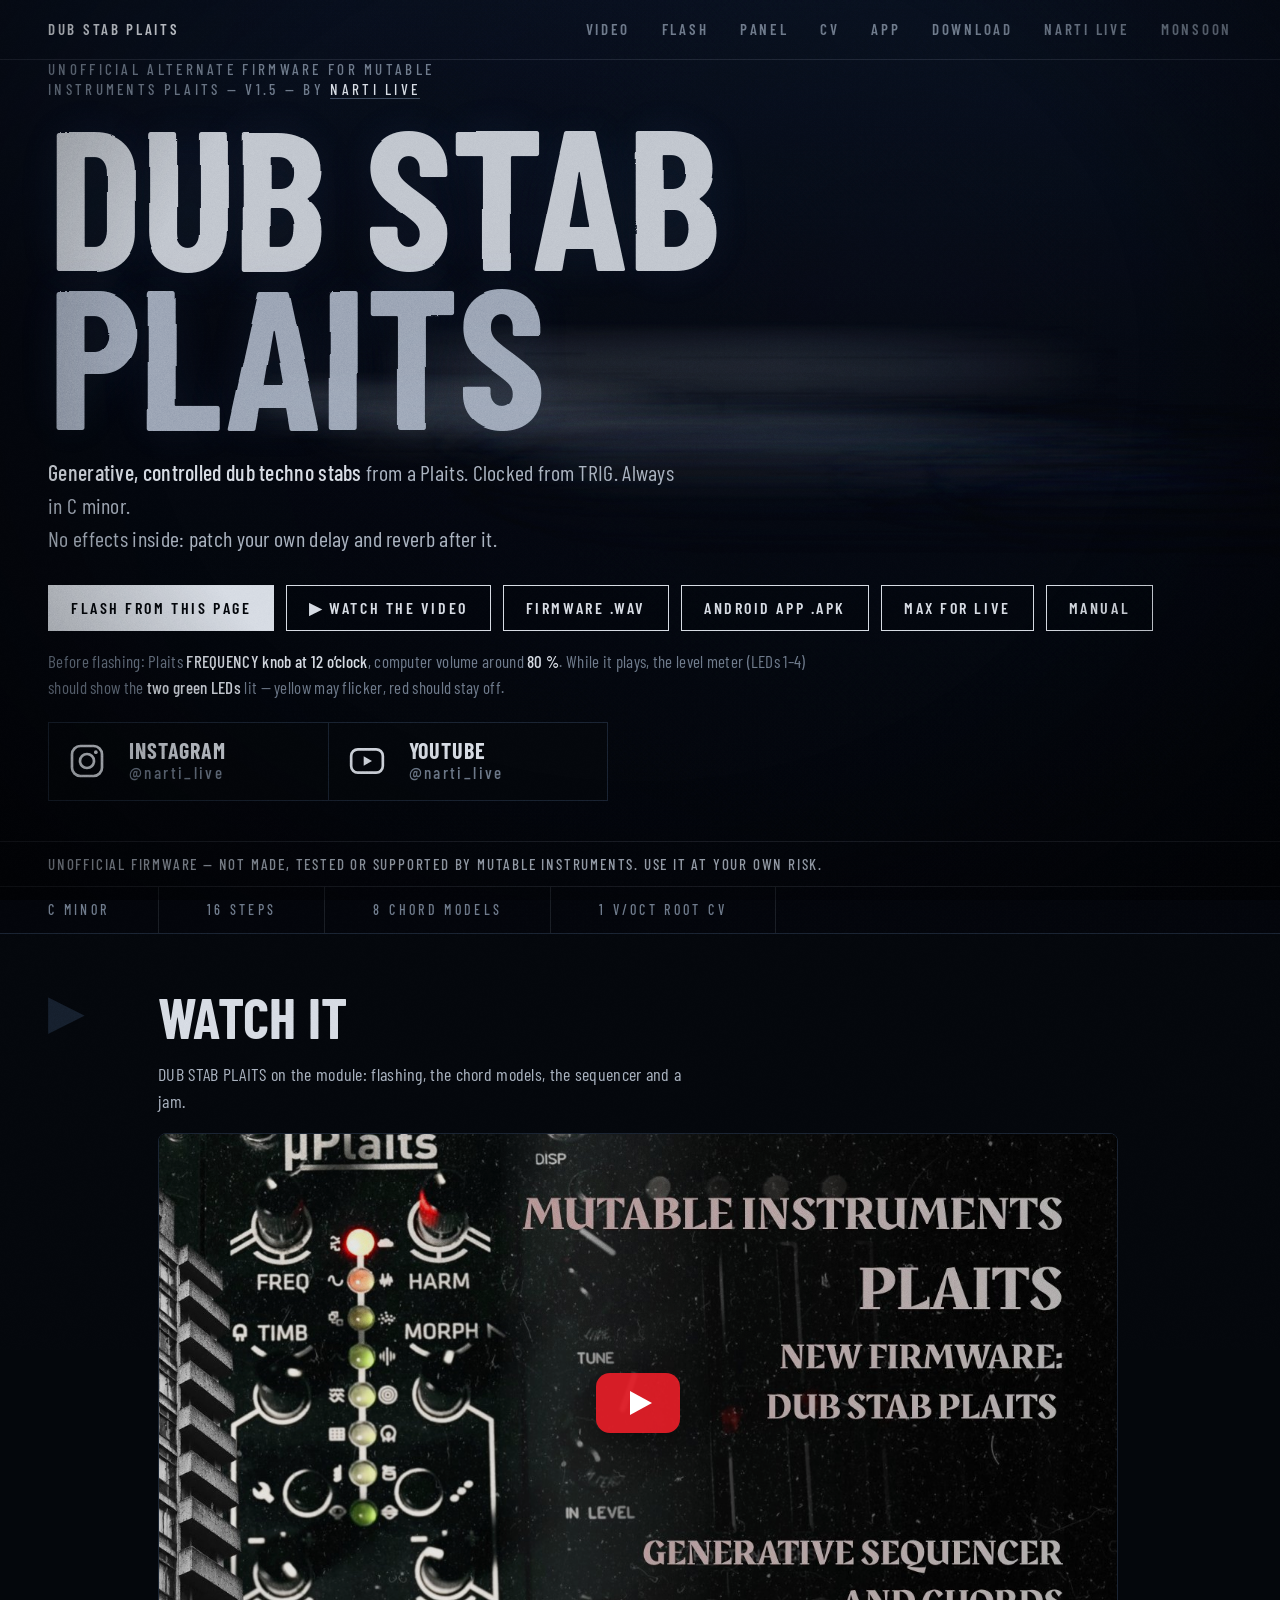
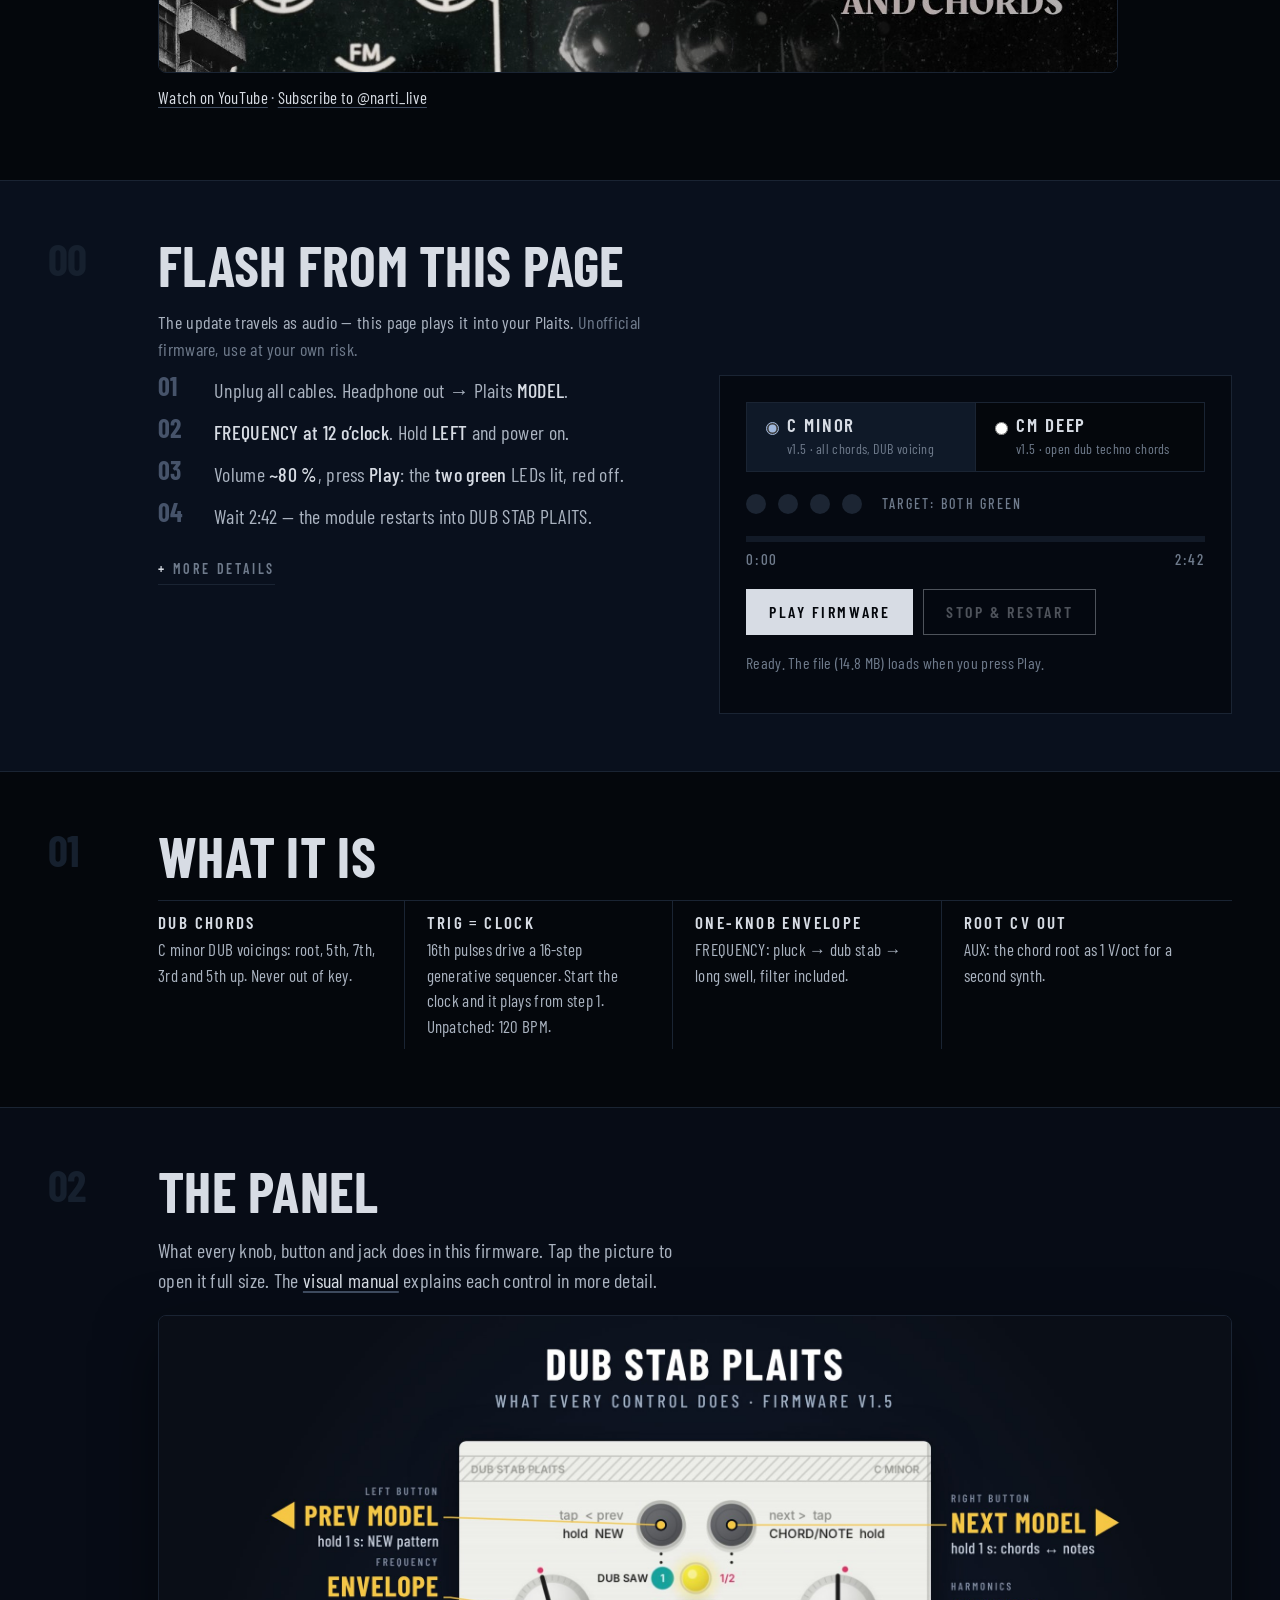
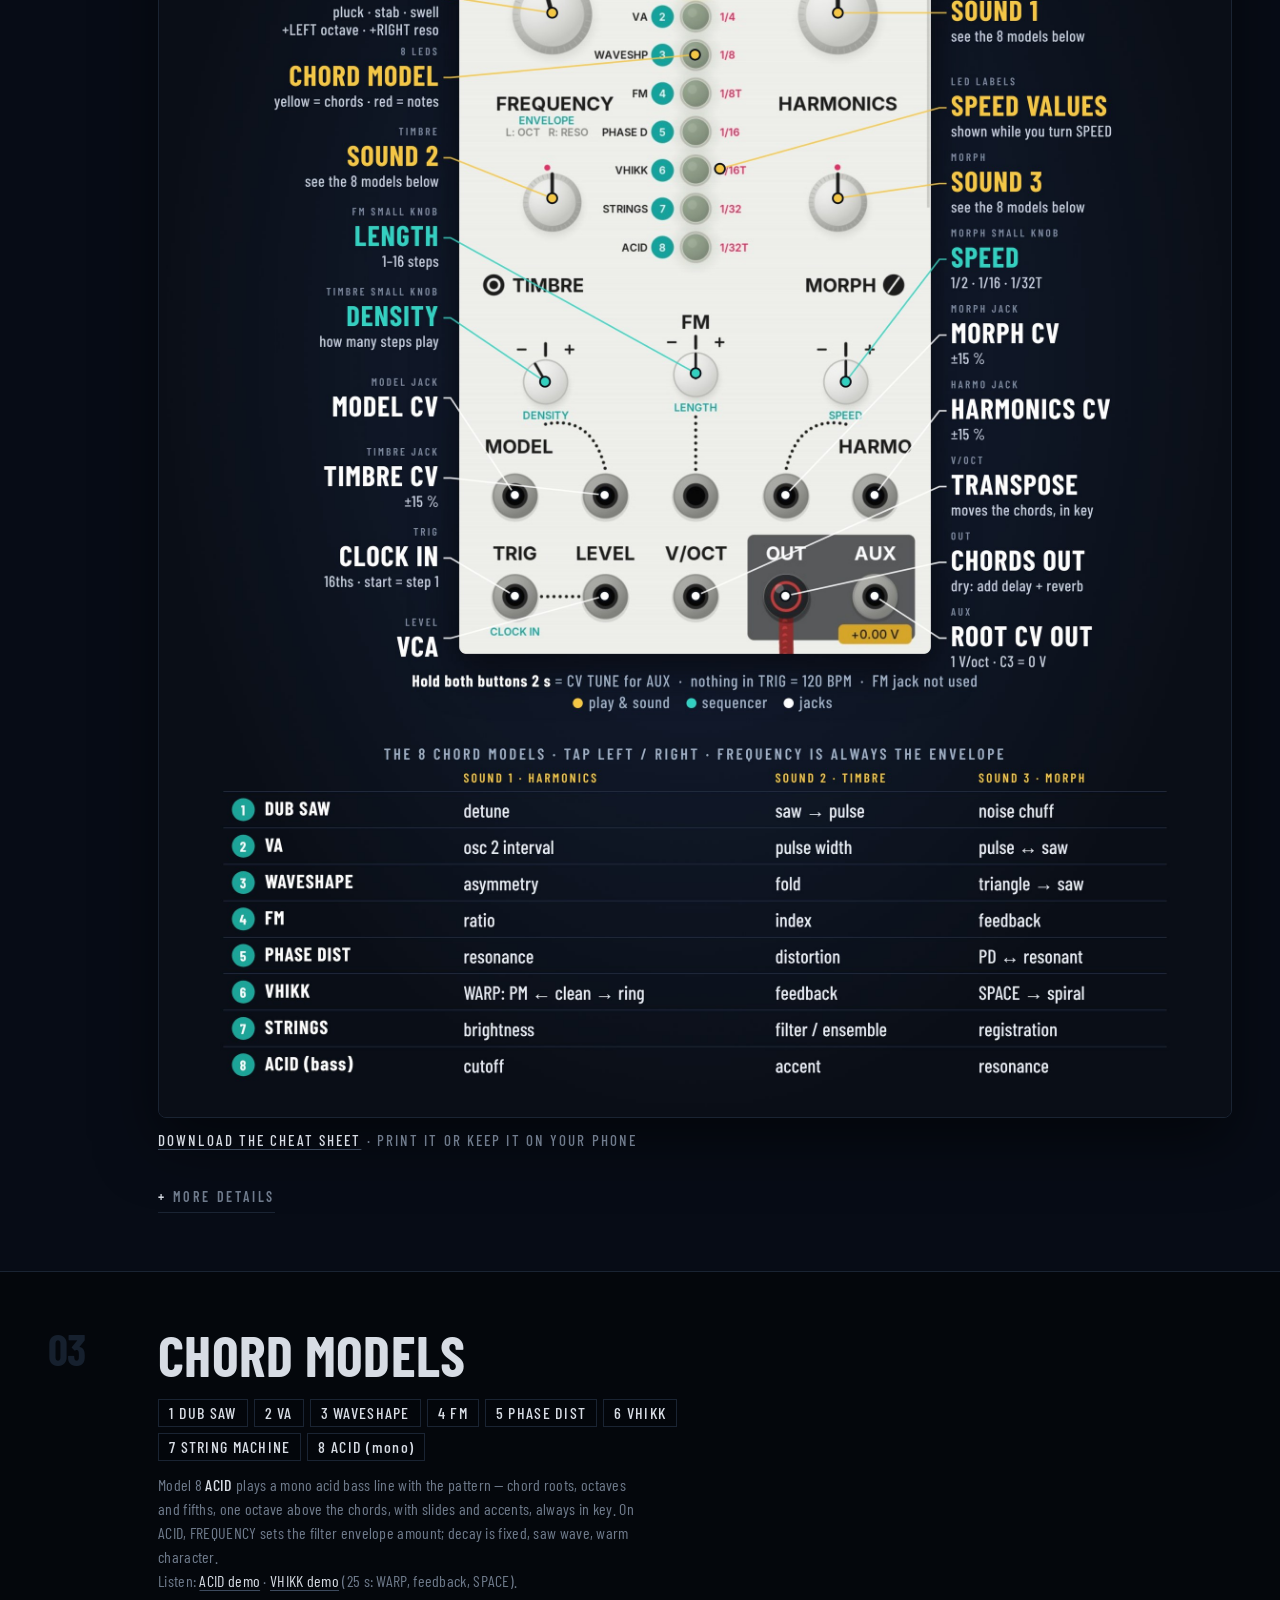
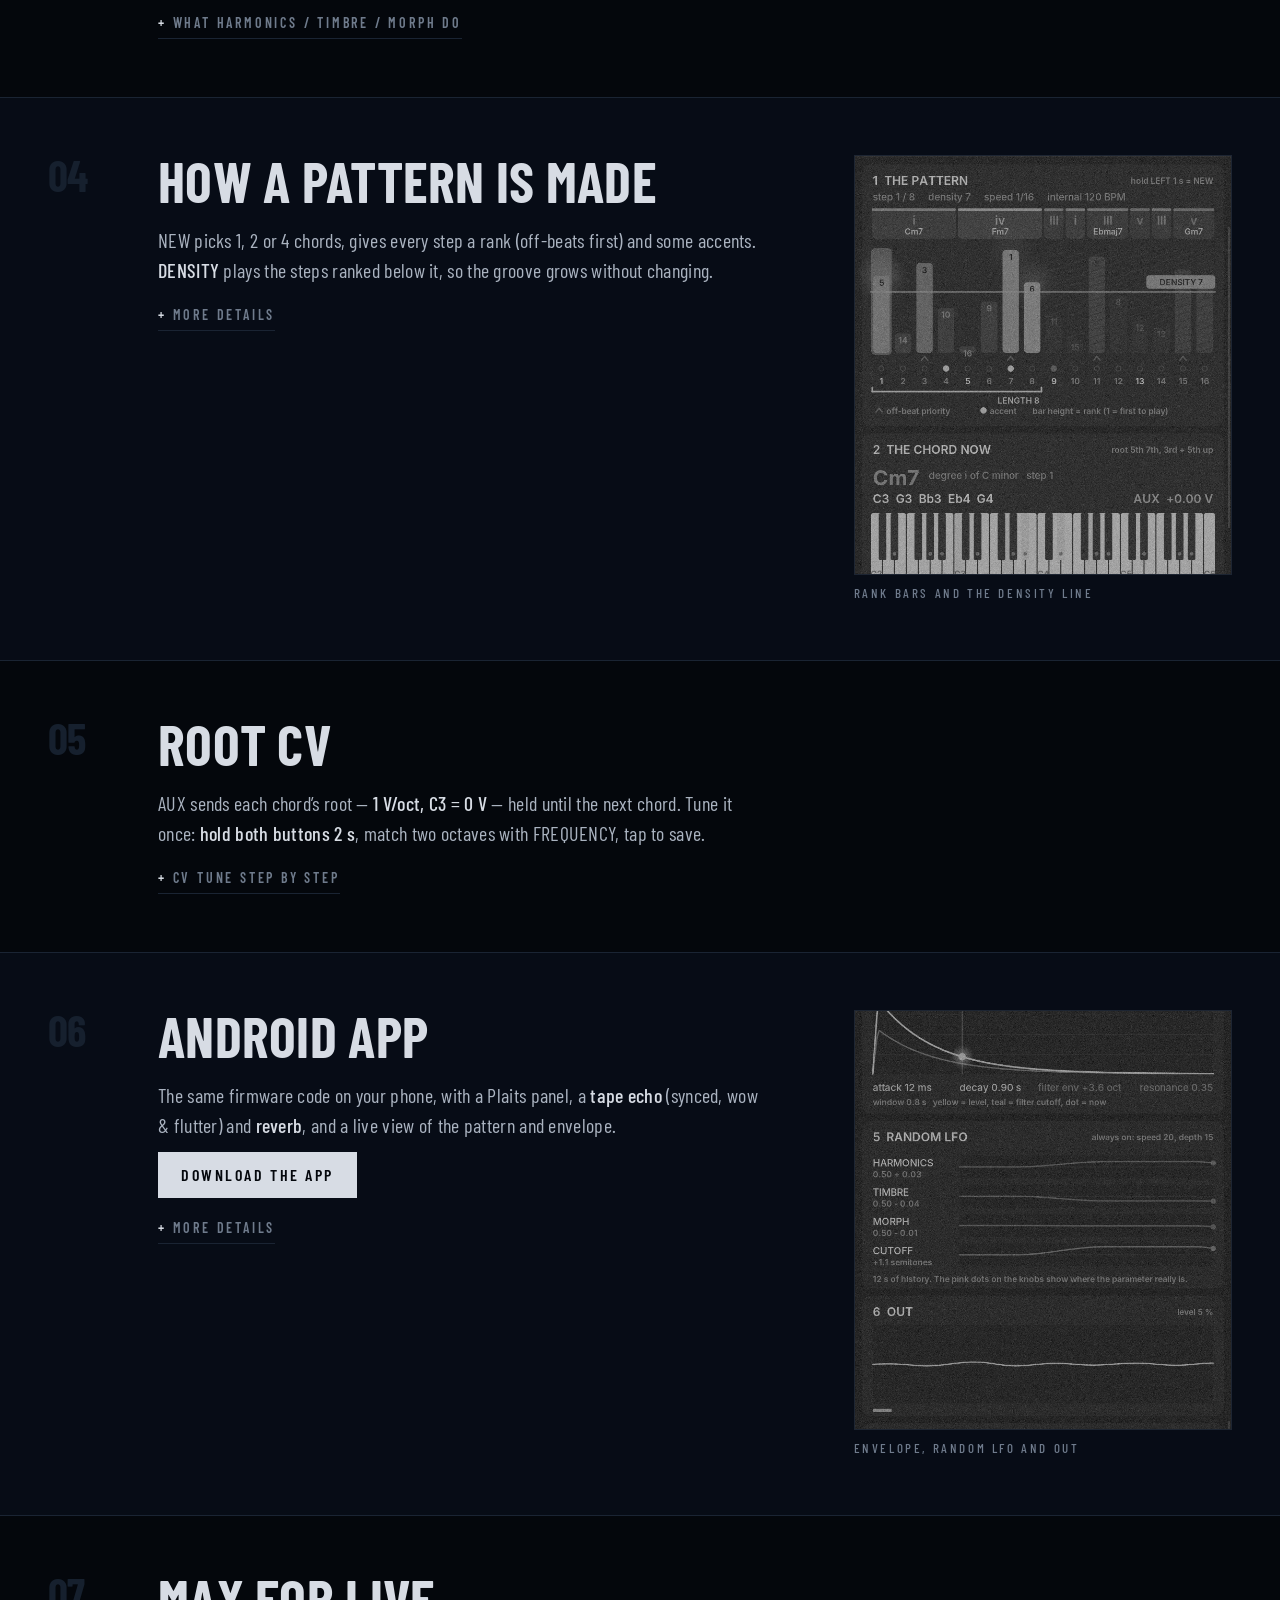
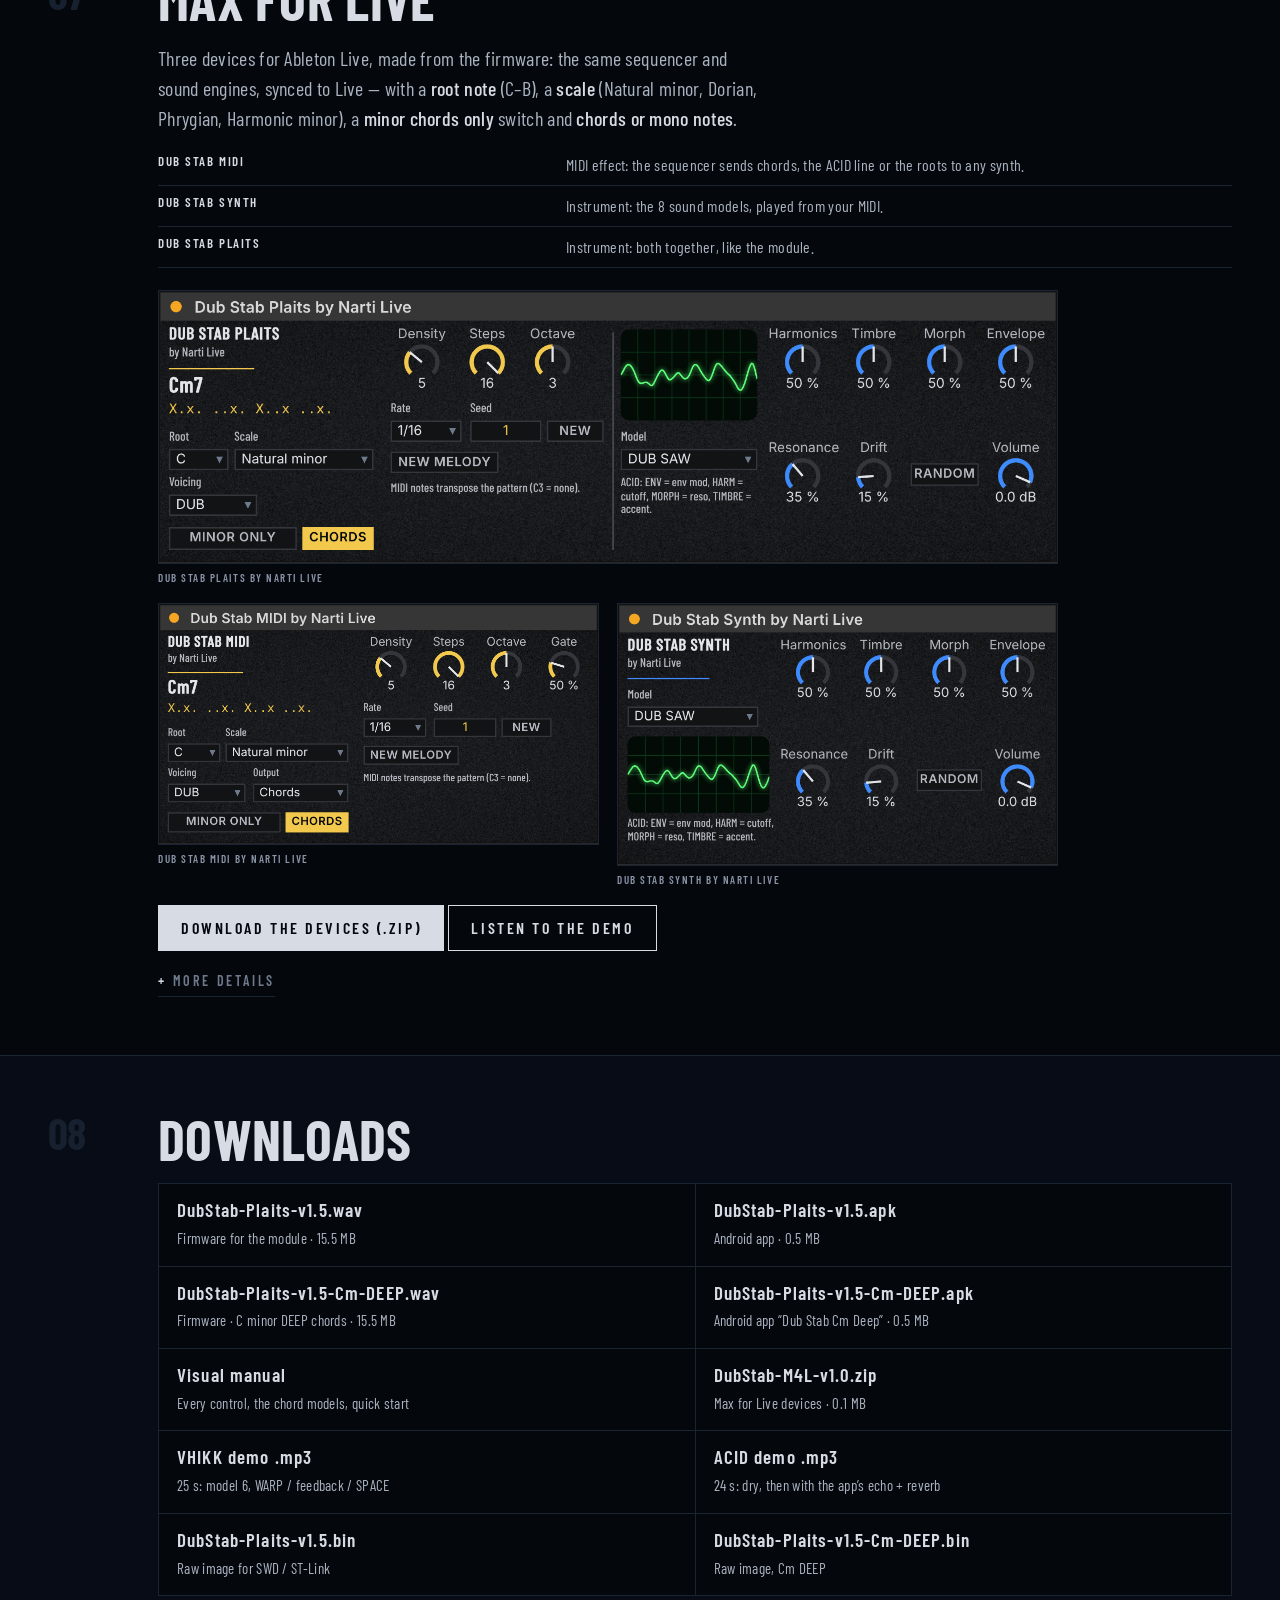
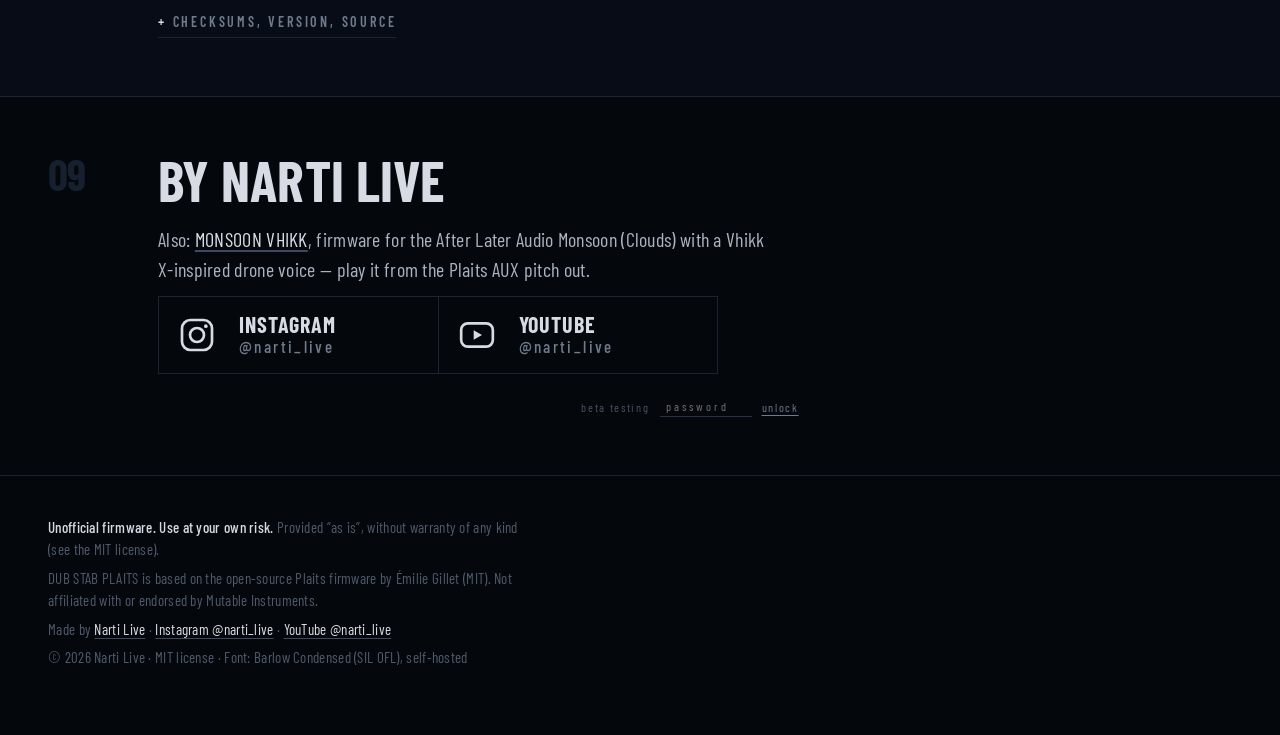
==== index.html @ 24c0766a "Add the YouTube video (website, manual, README) Co-Authored-By: Claude Opus 5.5 <noreply@anthropic.c" ====
<!doctype html>
<html lang="en">
<head>
<meta charset="utf-8">
<meta name="viewport" content="width=device-width, initial-scale=1">
<title>DUB STAB PLAITS — unofficial Plaits firmware by Narti Live</title>
<meta name="author" content="Narti Live">
<meta name="description" content="DUB STAB PLAITS by Narti Live: a dub techno chord sequencer firmware for Mutable Instruments Plaits. C minor dub chords, TRIG clock, one-knob envelope, 1 V/oct root CV out. Plus an Android app that runs the same code.">
<meta name="theme-color" content="#05080d">
<meta property="og:title" content="DUB STAB PLAITS — Plaits firmware">
<meta property="og:description" content="Dub techno chords from Mutable Instruments Plaits. Clocked from TRIG, always in C minor.">
<meta property="og:image" content="https://narti-live.github.io/dub-base-Plaits/assets/plaits-functions.jpg">
<link rel="icon" href="assets/favicon.svg" type="image/svg+xml">
<link rel="preload" href="assets/fonts/BarlowCondensed-Bold.woff" as="font" type="font/woff" crossorigin>
<link rel="stylesheet" href="assets/site.css?v=16">
</head>
<body>
<div class="grain" aria-hidden="true"></div>

<svg class="defs" aria-hidden="true" width="0" height="0">
  <filter id="wave" x="-5%" y="-20%" width="110%" height="140%">
    <feTurbulence id="waveNoise" type="fractalNoise" baseFrequency="0.0025 0.008" numOctaves="1" seed="7" result="n"/>
    <feDisplacementMap in="SourceGraphic" in2="n" scale="6" xChannelSelector="R" yChannelSelector="G"/>
  </filter>
</svg>
<header class="hero">
  <canvas id="stabs" aria-hidden="true"></canvas>
  <nav class="top">
    <span class="mark">DUB STAB PLAITS</span>
    <span class="links">
      <a href="#video">Video</a>
      <a href="#flash">Flash</a>
      <a href="#panel">Panel</a>
      <a href="#cv">CV</a>
      <a href="#app">App</a>
      <a href="#downloads">Download</a>
      <a href="#narti">Narti Live</a>
      <a href="monsoon/">Monsoon</a>
    </span>
  </nav>
  <div class="hero-text">
    <p class="kicker">Unofficial alternate firmware for Mutable Instruments Plaits — v1.5 — by <a href="#narti">Narti Live</a></p>
    <h1 class="title" aria-label="DUB STAB PLAITS">
      <span class="line" data-text="DUB STAB">DUB STAB</span>
      <span class="line l2" data-text="PLAITS">PLAITS</span>
    </h1>
    <p class="lede"><b>Generative, controlled dub techno stabs</b> from a Plaits. Clocked from TRIG. Always in C&nbsp;minor.<br>
      No effects inside: patch your own delay and reverb after it.</p>
    <div class="cta">
      <a class="btn solid" href="#flash">Flash from this page</a>
      <a class="btn" href="#video">▶ Watch the video</a>
      <a class="btn" href="downloads/DubStab-Plaits-v1.5.wav" download>Firmware .wav</a>
      <a class="btn" href="downloads/DubStab-Plaits-v1.5.apk" download>Android app .apk</a>
      <a class="btn" href="#m4l">Max for Live</a>
      <a class="btn" href="docs/manual/">Manual</a>
    </div>
    <p class="hint">Before flashing: Plaits <b>FREQUENCY knob at 12 o’clock</b>, computer volume around <b>80 %</b>. While it plays, the level meter
      (LEDs 1–4) should show the <b>two green LEDs</b> lit — yellow may flicker, red should stay off.</p>
    <div class="social hero-social">
      <a href="https://www.instagram.com/narti_live" target="_blank" rel="noopener">
        <svg viewBox="0 0 24 24" aria-hidden="true"><rect x="3" y="3" width="18" height="18" rx="5" fill="none" stroke="currentColor" stroke-width="1.6"/><circle cx="12" cy="12" r="4.2" fill="none" stroke="currentColor" stroke-width="1.6"/><circle cx="17.3" cy="6.7" r="1.1" fill="currentColor"/></svg>
        <b>Instagram</b><span>@narti_live</span></a>
      <a href="https://www.youtube.com/@narti_live" target="_blank" rel="noopener">
        <svg viewBox="0 0 24 24" aria-hidden="true"><rect x="2.5" y="5" width="19" height="14" rx="4" fill="none" stroke="currentColor" stroke-width="1.6"/><path d="M10 9.2v5.6l5-2.8z" fill="currentColor"/></svg>
        <b>YouTube</b><span>@narti_live</span></a>
    </div>
  </div>
  <p class="risk">Unofficial firmware — not made, tested or supported by Mutable Instruments. Use it at your own risk.</p>
  <div class="hero-meta">
    <span>C MINOR</span><span>16 STEPS</span><span>8 CHORD MODELS</span><span>1 V/OCT ROOT CV</span>
  </div>
</header>

<main>

<section class="block" id="video">
  <div class="idx">▶</div>
  <div class="body">
    <h2>Watch it</h2>
    <p class="lede-s">DUB STAB PLAITS on the module: flashing, the chord models, the sequencer and a jam.</p>
    <div class="yt" data-id="KDar2ZEt_Ak">
      <button type="button" class="yt-play" aria-label="Play the video: DUB STAB PLAITS">
        <img src="assets/video-thumb.jpg" alt="" loading="lazy" width="1280" height="720">
        <span class="yt-btn" aria-hidden="true"></span>
      </button>
    </div>
    <p class="yt-links"><a href="https://youtu.be/KDar2ZEt_Ak" target="_blank" rel="noopener">Watch on YouTube</a> · <a href="https://www.youtube.com/@narti_live?sub_confirmation=1" target="_blank" rel="noopener">Subscribe to @narti_live</a></p>
  </div>
</section>

<section class="block flash" id="flash">
  <div class="idx">00</div>
  <div class="body">
    <h2>Flash from this page</h2>
    <p class="lede-s">The update travels as audio — this page plays it into your Plaits. <span class="risk-inline">Unofficial firmware, use at your own risk.</span></p>
    <div class="cols2">
      <div>
        <ol class="steps tight check">
          <li>Unplug all cables. Headphone out → Plaits <b>MODEL</b>.</li>
          <li><b>FREQUENCY at 12 o’clock</b>. Hold <b>LEFT</b> and power on.</li>
          <li>Volume <b>~80 %</b>, press <b>Play</b>: the <b>two green</b> LEDs lit, red off.</li>
          <li>Wait 2:42 — the module restarts into DUB STAB PLAITS.</li>
        </ol>
        <details class="more"><summary>More details</summary>
          <ul class="dash">
            <li>Use a 3.5 mm stereo → mono cable (or an adapter plus a patch cable).</li>
            <li>In update mode FREQUENCY is the input level. Let go of LEFT when the LEDs show update mode.</li>
            <li>No Bluetooth, notifications off (Do Not Disturb), keep this tab in front.</li>
            <li>LEDs 1–4 are the level meter: too few lit → raise the volume, red → lower it. Adjust in the first seconds, then don’t touch anything.</li>
            <li>All LEDs blinking red: press LEFT, nudge FREQUENCY and play again. Going back: play the official Plaits WAV the same way.</li>
          </ul>
        </details>
      </div>
      <div class="player" id="player">
        <div class="variant" id="variants" role="radiogroup" aria-label="Firmware version">
          <label><input type="radio" name="fw" value="downloads/DubStab-Plaits-v1.5.wav" data-label="C minor, release v1.5" checked><b>C minor</b><span>v1.5 · all chords, DUB voicing</span></label>
          <label><input type="radio" name="fw" value="downloads/DubStab-Plaits-v1.5-Cm-DEEP.wav" data-label="Cm DEEP, release v1.5"><b>Cm DEEP</b><span>v1.5 · open dub techno chords</span></label>
        </div>
        <div class="meter" aria-hidden="true">
          <span class="m red"></span><span class="m yel"></span><span class="m grn"></span><span class="m grn"></span>
          <em>target: both green</em>
        </div>
        <div class="bar"><div class="fill" id="flashFill"></div></div>
        <div class="time"><span id="flashTime">0:00</span><span>2:42</span></div>
        <div class="pbtns">
          <button class="btn solid" id="flashPlay" type="button">Play firmware</button>
          <button class="btn" id="flashStop" type="button" disabled>Stop &amp; restart</button>
        </div>
        <p class="note" id="flashStatus">Ready. The file (14.8 MB) loads when you press Play.</p>
        <audio id="flashAudio" preload="none" src="downloads/DubStab-Plaits-v1.5.wav"></audio>
      </div>
    </div>
  </div>
</section>

<section class="block" id="about">
  <div class="idx">01</div>
  <div class="body">
    <h2>What it is</h2>
    <div class="cols4">
      <div><h3>Dub chords</h3><p>C minor DUB voicings: root, 5th, 7th, 3rd and 5th up. Never out of key.</p></div>
      <div><h3>TRIG = clock</h3><p>16th pulses drive a 16-step generative sequencer. Start the clock and it plays from step 1. Unpatched: 120 BPM.</p></div>
      <div><h3>One-knob envelope</h3><p>FREQUENCY: pluck → dub stab → long swell, filter included.</p></div>
      <div><h3>Root CV out</h3><p>AUX: the chord root as 1 V/oct for a second synth.</p></div>
    </div>
  </div>
</section>

<section class="block" id="panel">
  <div class="idx">02</div>
  <div class="body">
    <h2>The panel</h2>
    <p class="pm-lede">What every knob, button and jack does in this firmware. Tap the picture to open it full size. The <a href="docs/manual/">visual manual</a> explains each control in more detail.</p>
    <figure class="cheat"><a href="assets/plaits-functions.jpg?v=15" target="_blank" rel="noopener"><img src="assets/plaits-functions.jpg?v=15" width="2250" height="2940" alt="DUB STAB PLAITS: the Plaits panel with every function labelled — prev / next model, envelope, chord model LEDs, sound 1–3, length, density, speed, CV inputs, clock in, VCA, transpose, chords out, root CV out — and a table of what HARMONICS, TIMBRE and MORPH do on each of the 8 chord models"></a>
      <figcaption><a href="assets/plaits-functions.jpg?v=15" download>Download the cheat sheet</a> · print it or keep it on your phone</figcaption></figure>
    <details class="more"><summary>More details</summary>
      <table class="spec">
        <tr><th>FREQUENCY</th><td>Attack, decay and filter envelope on one knob. Left = short dark pluck, noon = dub stab, right = long swell with a big filter sweep.</td></tr>
        <tr><th>LEFT + FREQUENCY</th><td>Octave 1–5 (noon = 3).</td></tr>
        <tr><th>RIGHT + FREQUENCY</th><td>Resonance, limited: it never self-oscillates.</td></tr>
        <tr><th>TIMBRE attenuverter</th><td>Density: how many of the 16 steps play.</td></tr>
        <tr><th>FM attenuverter</th><td>Length of the pattern, 1–16 steps.</td></tr>
        <tr><th>MORPH attenuverter</th><td>Speed: 1/2 · 1/4 · 1/8 · 1/8T · 1/16 (centre) · 1/16T · 1/32 · 1/32T.</td></tr>
        <tr><th>Hold LEFT 1 s</th><td>NEW pattern — LEDs pulse green, then sweep.</td></tr>
        <tr><th>Hold RIGHT 1 s</th><td>Chords / single notes for the playing model (remembered per model). Single notes: a melody in the scale that follows the chords. ACID starts mono; hold RIGHT for acid chords. Model LED yellow = chords, red = single notes.</td></tr>
        <tr><th>Both buttons</th><td>2 s: CV TUNE. 4 s: the original CV input calibration.</td></tr>
        <tr><th>LEDs</th><td>Moving a control shows its value for a second: envelope = yellow bar, resonance = red bar, density = green bar, length = yellow bar, octave = one yellow LED, speed = one LED (red for triplets).</td></tr>
        <tr><th>Random LFO</th><td>Always on (speed 20, depth 15): drifts HARMONICS, TIMBRE, MORPH and the filter.</td></tr>
      </table>
      <h3>Jacks</h3>
      <table class="spec">
        <tr><th>TRIG</th><td>Clock in, counted as 16ths. When the clock stops (no pulse for 4 clock periods, 0.5–4.5 s) the sequencer goes back to step 1, so starting the clock always starts the pattern from the beginning; plugging the cable in does the same. Unpatched: internal 120 BPM.</td></tr>
        <tr><th>V/OCT</th><td>Moves the progression by scale degrees (D = ii, Eb = III …), snapped to C minor.</td></tr>
        <tr><th>MODEL</th><td>Selects the chord model.</td></tr>
        <tr><th>HARMO · TIMBRE · MORPH</th><td>CV for those parameters, attenuated: a full ±5 V moves them only ±15 % around the knob.</td></tr>
        <tr><th>LEVEL</th><td>VCA on OUT.</td></tr>
        <tr><th>FM</th><td>Not used.</td></tr>
        <tr><th>OUT / AUX</th><td>The chords / the chord root as 1 V/oct, C3 = 0 V, held until the next chord.</td></tr>
      </table>
    </details>
  </div>

</section>

<section class="block" id="models">
  <div class="idx">03</div>
  <div class="body">
    <h2>Chord models</h2>
    <p class="chips"><span>1 DUB SAW</span><span>2 VA</span><span>3 WAVESHAPE</span><span>4 FM</span><span>5 PHASE DIST</span><span>6 VHIKK</span><span>7 STRING MACHINE</span><span>8 ACID (mono)</span></p>
    <p class="note">Model 8 <b>ACID</b> plays a mono acid bass line with the pattern — chord roots, octaves and fifths, one octave above the chords, with slides and accents, always in key. On ACID, FREQUENCY sets the filter envelope amount; decay is fixed, saw wave, warm character.<br>Listen: <a href="downloads/DubStab-Plaits-v1.0-ACID-demo.mp3">ACID demo</a> · <a href="downloads/DubStab-Plaits-v1.3-VHIKK-demo.mp3">VHIKK demo</a> (25 s: WARP, feedback, SPACE).</p>
    <details class="more"><summary>What HARMONICS / TIMBRE / MORPH do</summary>
    <div class="table-wrap">
    <table class="models">
      <thead><tr><th>#</th><th>Model</th><th>HARMONICS</th><th>TIMBRE</th><th>MORPH</th></tr></thead>
      <tbody>
        <tr><td>1</td><td><b>DUB SAW</b> (saw &gt; pulse)</td><td>detune</td><td>saw → pulse</td><td>noise “chuff” on each stab</td></tr>
        <tr><td>2</td><td>VA</td><td>2nd oscillator interval</td><td>pulse width</td><td>pulse ↔ saw</td></tr>
        <tr><td>3</td><td>WAVESHAPE</td><td>asymmetry</td><td>fold</td><td>triangle → saw</td></tr>
        <tr><td>4</td><td>FM</td><td>ratio</td><td>index</td><td>feedback</td></tr>
        <tr><td>5</td><td>PHASE DIST</td><td>resonance</td><td>distortion</td><td>PD ↔ resonant</td></tr>
        <tr><td>6</td><td><b>VHIKK</b> (Vhikk X-inspired)</td><td>WARP: left phase modulation (keys, bells), noon clean, right ring modulation (hollow, metallic)</td><td>carrier feedback: sine → warm saw-like</td><td>SPACE: a dark comb tuned to the chord fades in and rings longer; past noon a frequency shifter in its loop makes the repeats spiral</td></tr>
        <tr><td>7</td><td>Plaits <b>STRING MACHINE</b></td><td>brightness</td><td>filter / ensemble</td><td>registration</td></tr>
        <tr><td>8</td><td><b>ACID</b> mono bass</td><td>cutoff</td><td>accent</td><td>resonance</td></tr>
      </tbody>
    </table>
    </div>
    </details>
  </div>
</section>

<section class="block split" id="sequence">
  <div class="idx">04</div>
  <div class="body">
    <h2>How a pattern is made</h2>
    <p>NEW picks 1, 2 or 4 chords, gives every step a rank (off-beats first) and some accents. <b>DENSITY</b> plays the steps ranked below it, so the groove grows without changing.</p>
    <details class="more"><summary>More details</summary>
      <ol class="steps tight">
        <li><b>Chords.</b> 1, 2 or 4 per pattern (35 / 40 / 25 %). The first is the tonic 70 % of the time; the next are weighted towards iv, v, VI and III, never the same twice in a row.</li>
        <li><b>Sections.</b> Each step takes the chord of its part of the bar; 6 % get a passing chord.</li>
        <li><b>Ranks.</b> Off-beat bonus plus chance. The third 16th of each beat plays first — the classic dub stab.</li>
        <li><b>Accents.</b> 35 % on the strong off-beats, 15 % elsewhere; an accent opens the filter further.</li>
        <li><b>Length and speed.</b> LENGTH loops the first N steps; SPEED turns each TRIG pulse into 1/2 … 1/32T steps.</li>
      </ol>
      <p class="note">Chord model, octave, resonance and the pattern are saved 2 s after a change.</p>
    </details>
  </div>
  <figure class="shot"><img src="assets/sequence.jpg" alt="Rank bars and the density line" loading="lazy"><figcaption>Rank bars and the density line</figcaption></figure>
</section>

<section class="block" id="cv">
  <div class="idx">05</div>
  <div class="body">
    <h2>Root CV</h2>
    <p>AUX sends each chord’s root — <b>1 V/oct, C3 = 0 V</b> — held until the next chord. Tune it once: <b>hold both buttons 2 s</b>, match two octaves with FREQUENCY, tap to save.</p>
    <details class="more"><summary>CV TUNE step by step</summary>
      <ol class="steps tight">
        <li>Patch AUX to your synth’s V/OCT. Hold both buttons 2 s.</li>
        <li>AUX alternates every 2 s: C3 (0 V, LEDs 1–4 green) and C5 (+2 V, LEDs 5–8 green). OUT plays the same notes as a sine.</li>
        <li>Tune your synth so the low note is a C, then turn FREQUENCY until the high note is exactly two octaves above. The red LED shows the trim.</li>
        <li>Tap a button to save.</li>
      </ol>
      <p class="note">Range about −2 V to +3 V. If a held note slowly sinks back to 0 V, that module’s output is AC-coupled and the CV can’t work on it.</p>
    </details>
  </div>
</section>

<section class="block split" id="app">
  <div class="idx">06</div>
  <div class="body">
    <h2>Android app</h2>
    <p>The same firmware code on your phone, with a Plaits panel, a <b>tape echo</b> (synced, wow &amp; flutter) and <b>reverb</b>, and a live view of the pattern and envelope.</p>
    <p><a class="btn solid" href="downloads/DubStab-Plaits-v1.5.apk" download>Download the app</a></p>
    <details class="more"><summary>More details</summary>
      <ul class="dash">
        <li>Runs <code>ui.cc</code>, <code>voice.cc</code>, <code>dub.cc</code> and the Plaits engines, polled 4000 times a second like the module.</li>
        <li>Touch knobs, the two buttons (multi-touch for the hold gestures), the eight LEDs.</li>
        <li>Echo: 1/16 to 1/2 (dotted 1/8 by default), repeats get darker and dirtier. Effects are app-only — the module stays dry.</li>
        <li>TRIG clock 30–240 BPM or the internal 120 BPM; live AUX voltage.</li>
        <li>Android 8 or newer: allow installs from unknown sources, then open the .apk.</li>
      </ul>
    </details>
  </div>
  <figure class="shot"><img src="assets/envelope.jpg" alt="The app's envelope, LFO and output views" loading="lazy"><figcaption>Envelope, random LFO and OUT</figcaption></figure>
</section>

<section class="block" id="m4l">
  <div class="idx">07</div>
  <div class="body">
    <h2>Max for Live</h2>
    <p>Three devices for Ableton Live, made from the firmware: the same sequencer and sound engines, synced to Live — with a <b>root note</b> (C–B), a <b>scale</b> (Natural minor, Dorian, Phrygian, Harmonic minor), a <b>minor chords only</b> switch and <b>chords or mono notes</b>.</p>
    <table class="spec compact">
      <tr><th>Dub Stab MIDI</th><td>MIDI effect: the sequencer sends chords, the ACID line or the roots to any synth.</td></tr>
      <tr><th>Dub Stab Synth</th><td>Instrument: the 8 sound models, played from your MIDI.</td></tr>
      <tr><th>Dub Stab Plaits</th><td>Instrument: both together, like the module.</td></tr>
    </table>
    <div class="m4l-shots">
      <figure class="wide"><img src="assets/m4l-plaits.png?v=5" alt="Dub Stab Plaits by Narti Live: sequencer and synth panel" loading="lazy" width="628" height="190"><figcaption>Dub Stab Plaits by Narti Live</figcaption></figure>
      <figure><img src="assets/m4l-midi.png?v=5" alt="Dub Stab MIDI by Narti Live: sequencer panel" loading="lazy" width="348" height="190"><figcaption>Dub Stab MIDI by Narti Live</figcaption></figure>
      <figure><img src="assets/m4l-synth.png?v=5" alt="Dub Stab Synth by Narti Live: synth panel" loading="lazy" width="320" height="190"><figcaption>Dub Stab Synth by Narti Live</figcaption></figure>
    </div>
    <p><a class="btn solid" href="downloads/DubStab-M4L-v1.0.zip" download>Download the devices (.zip)</a> <a class="btn" href="downloads/DubStab-M4L-v1.0-demo.mp3">Listen to the demo</a></p>
    <details class="more"><summary>More details</summary>
      <ul class="dash">
        <li>Needs Live 12 Suite, or Live with Max for Live. Drag a <code>.amxd</code> onto a track and press Play: the sequencer follows Live’s transport.</li>
        <li><b>CHORDS</b> switch: on, the sequencer plays chords; off, it plays <b>mono notes</b> — a line in the scale that follows the chord progression.</li>
        <li>Voicing: DUB (root 5th 7th 3rd 5th), Triads, 7ths (any inversion), Mixed, or <b>DEEP</b> — the G minor firmware’s open dub techno shapes (Root G + DEEP = the same chords). Density, Steps, Rate 1/2–1/32T, Octave.</li>
        <li><b>Seed</b>: the pattern is made from a number and saved with your set. Two devices on the same seed play the same pattern — one for chords, one for the ACID line.</li>
        <li>A played MIDI note transposes the pattern within the scale (C3 = no change), like V/OCT on the module.</li>
        <li>Models: DUB SAW, VA, WAVESHAPE, FM, PHASE DIST, VHIKK, STRINGS (own string machine with ensemble), ACID. Drift = the slow random LFO.</li>
        <li><b>NEW MELODY</b>: a new mono line and ACID line over the same chords. <b>RANDOM</b>: new Harmonics, Timbre and Morph, like holding RIGHT on the module.</li>
        <li>Grainy dark grey panels, yellow sequencer knobs, blue synth knobs and a small green phosphor oscilloscope.</li>
        <li>Dry, like the module: add Live’s Echo and Hybrid Reverb after it.</li>
      </ul>
    </details>
  </div>
</section>

<section class="block" id="downloads">
  <div class="idx">08</div>
  <div class="body">
    <h2>Downloads</h2>
    <div class="dl">
      <a href="downloads/DubStab-Plaits-v1.5.wav" download><b>DubStab-Plaits-v1.5.wav</b><span>Firmware for the module · 15.5 MB</span></a>
      <a href="downloads/DubStab-Plaits-v1.5.apk" download><b>DubStab-Plaits-v1.5.apk</b><span>Android app · 0.5 MB</span></a>
      <a href="downloads/DubStab-Plaits-v1.5-Cm-DEEP.wav" download><b>DubStab-Plaits-v1.5-Cm-DEEP.wav</b><span>Firmware · C minor DEEP chords · 15.5 MB</span></a>
      <a href="downloads/DubStab-Plaits-v1.5-Cm-DEEP.apk" download><b>DubStab-Plaits-v1.5-Cm-DEEP.apk</b><span>Android app “Dub Stab Cm Deep” · 0.5 MB</span></a>
      <a href="docs/manual/"><b>Visual manual</b><span>Every control, the chord models, quick start</span></a>
      <a href="downloads/DubStab-M4L-v1.0.zip" download><b>DubStab-M4L-v1.0.zip</b><span>Max for Live devices · 0.1 MB</span></a>
      <a href="downloads/DubStab-Plaits-v1.3-VHIKK-demo.mp3"><b>VHIKK demo .mp3</b><span>25 s: model 6, WARP / feedback / SPACE</span></a>
      <a href="downloads/DubStab-Plaits-v1.0-ACID-demo.mp3"><b>ACID demo .mp3</b><span>24 s: dry, then with the app’s echo + reverb</span></a>
      <a href="downloads/DubStab-Plaits-v1.5.bin" download><b>DubStab-Plaits-v1.5.bin</b><span>Raw image for SWD / ST-Link</span></a>
      <a href="downloads/DubStab-Plaits-v1.5-Cm-DEEP.bin" download><b>DubStab-Plaits-v1.5-Cm-DEEP.bin</b><span>Raw image, Cm DEEP</span></a>
    </div>
    <details class="more"><summary>Checksums, version, source</summary>
      <p class="note mono">wav a84820e23ceea70d4ad45b0d524ca6b563b39a4923632edc5e9417c0e6aee08f<br>apk 2e559e8fcedfad16571112da63d7bd8bf53bdc6c78430efe16a08964c2d6c50a<br>bin c591cf13a1761ceb4cd74315eec5da3ec4793bd27e69fdaef0892970a85ab3b5<br>DEEP wav 6188e5444d943fd6a9aa3ab69054e759931cc1d2fd8d3d659f88af1921194552<br>DEEP apk 314e7d71a27fcaff5ee36dc1679130fd045ec80ae75fdb7d6398c1426d65a5c2<br>DEEP bin 0299033ec526e6219fcff4e5a50c0369e5a55dfe5373efd17c10eeb69297e254</p>
      <dl class="log">
        <dt>v1.0</dt><dd>First release. Generative dub techno stabs in key, 8 chord models (model 7 STRING MACHINE, model 8 ACID bass line one octave above the chords), 16-step sequencer on the attenuverters, clean levelled output, AUX = 1 V/oct root CV with CV TUNE, HARMO · TIMBRE · MORPH CV attenuated to ±15 %. Android app with tape echo and reverb.</dd>
        <dt>v1.1</dt><dd>Two versions: C minor (all 7 chords, DUB voicing) and <b>C minor DEEP</b> — open dub techno shapes: DUB m7, open m9, stacked 4ths (m11), 7sus4, sus2, fifths, open minor, m(add9), one shape per pattern most of the time, no major chords. Hold RIGHT switches each model between chords and single notes (ACID: mono line or acid chords) instead of randomising the knobs. The model LED shows it: yellow = chords, red = single notes.</dd>
        <dt>v1.2</dt><dd>Both versions (C minor and Cm DEEP): starting the TRIG clock starts the sequencer from step 1. When the clock stops (no pulse for 4 clock periods, between 0.5 and 4.5 s) it goes back to the first step and waits; plugging the clock in does the same. Short hiccups in the clock do not reset it. </dd>
        <dt>v1.3</dt><dd>Model 6 is now <b>VHIKK</b>, inspired by the Forge TME Vhikk X (CHIPTUNE is gone; every other model and the sequencer are unchanged): a carrier / modulator pair per chord note and its own space. HARMONICS = WARP (left phase modulation, noon clean, right ring modulation), TIMBRE = carrier feedback (sine → warm saw-like), MORPH = SPACE: a dark comb echo tuned to the chord that glides from chord to chord, and past noon a frequency shifter in its loop that makes the repeats spiral. FREQUENCY stays the envelope. Firmware and both apps v1.3. <a href="downloads/DubStab-Plaits-v1.3-VHIKK-demo.mp3">VHIKK demo</a>.</dd>
        <dt>v1.4</dt><dd>Cleaner output: with FREQUENCY to the right (long attacks and decays), stacked chords could push the output stage into soft clipping. The level limiter now catches every peak at once and holds it, so the sound stays clean at any envelope setting. A voice taken over by a new chord no longer jumps in level. Firmware and both apps v1.4.</dd>
        <dt>v1.5</dt><dd>Lighter on the Plaits processor: the chord voices now compute their envelopes once per block instead of once per sample, the oscillators wrap their phases without branches, and the limiter no longer divides on every sample. The busiest models use 8–17 % less CPU (FM 7644 → 6355 instructions per block, VHIKK with space and shifter peak 10506 → 9579, out of 18000), leaving more headroom so the module never drops audio under heavy CV and fast clocks. Same sound, same controls. Firmware and both apps v1.5.</dd>
        <dt>app 1.0.1</dt><dd>Screen recordings now include the app’s sound (Android “record device audio”).</dd>
        <dt>M4L 1.0</dt><dd>Max for Live devices: Dub Stab MIDI, Dub Stab Synth, Dub Stab Plaits — root, four minor scales, minor chords only, CHORDS on/off (mono notes).</dd>
      </dl>
      <p>Source: the firmware patch against <a href="https://github.com/pichenettes/eurorack">pichenettes/eurorack</a>, build scripts, emulator tests and the app — see <a href="https://github.com/Narti-Live/dub-base-Plaits#readme">the README</a>.</p>
    </details>
  </div>
</section>

<section class="block" id="narti">
  <div class="idx">09</div>
  <div class="body">
    <h2>By Narti Live</h2>
    <p>Also: <a href="monsoon/">MONSOON VHIKK</a>, firmware for the After Later Audio Monsoon (Clouds) with a Vhikk X-inspired drone voice — play it from the Plaits AUX pitch out.</p>
    <div class="social">
      <a href="https://www.instagram.com/narti_live" target="_blank" rel="noopener">
        <svg viewBox="0 0 24 24" aria-hidden="true"><rect x="3" y="3" width="18" height="18" rx="5" fill="none" stroke="currentColor" stroke-width="1.6"/><circle cx="12" cy="12" r="4.2" fill="none" stroke="currentColor" stroke-width="1.6"/><circle cx="17.3" cy="6.7" r="1.1" fill="currentColor"/></svg>
        <b>Instagram</b><span>@narti_live</span></a>
      <a href="https://www.youtube.com/@narti_live" target="_blank" rel="noopener">
        <svg viewBox="0 0 24 24" aria-hidden="true"><rect x="2.5" y="5" width="19" height="14" rx="4" fill="none" stroke="currentColor" stroke-width="1.6"/><path d="M10 9.2v5.6l5-2.8z" fill="currentColor"/></svg>
        <b>YouTube</b><span>@narti_live</span></a>
    </div>
    <div class="beta-mini" id="beta">
      <div id="betaWrap">
        <form class="lock" id="betaLock" autocomplete="off">
          <span>beta testing</span>
          <input type="password" inputmode="numeric" id="betaPw" placeholder="password" aria-label="Beta password">
          <button type="submit" id="betaGo">unlock</button>
          <span class="lock-msg" id="betaMsg"></span>
        </form>
        <div class="beta-open" id="betaOpen" hidden>
          <span class="beta-title">beta testing — not tested on hardware yet, use at your own risk</span>
          <div class="beta-list" id="betaList"></div>
          <p id="betaNote"></p>
        </div>
      </div>
    </div>
  </div>
</section>

</main>

<footer>
  <p><b>Unofficial firmware. Use at your own risk.</b> Provided “as is”, without warranty of any kind (see the MIT license).</p>
  <p>DUB STAB PLAITS is based on the open-source Plaits firmware by Émilie Gillet (MIT). Not affiliated with or endorsed by Mutable Instruments.</p>
  <p>Made by <a href="https://www.instagram.com/narti_live" target="_blank" rel="noopener">Narti Live</a> · <a href="https://www.instagram.com/narti_live" target="_blank" rel="noopener">Instagram @narti_live</a> · <a href="https://www.youtube.com/@narti_live" target="_blank" rel="noopener">YouTube @narti_live</a></p>
  <p>© 2026 Narti Live · MIT license · Font: Barlow Condensed (SIL OFL), self-hosted</p>
</footer>

<script src="assets/site.js"></script>
<script>
document.querySelectorAll(".yt").forEach(function (w) {
  w.querySelector(".yt-play").addEventListener("click", function () {
    var f = document.createElement("iframe");
    f.src = "https://www.youtube-nocookie.com/embed/" + w.dataset.id + "?autoplay=1&rel=0";
    f.title = "DUB STAB PLAITS video"; f.allow = "autoplay; encrypted-media; picture-in-picture; fullscreen"; f.allowFullscreen = true;
    w.innerHTML = ""; w.appendChild(f);
  });
});
</script>
</body>
</html>
---- assets/site.css ----
@font-face { font-family: "Barlow Condensed"; src: url(fonts/BarlowCondensed-Regular.woff) format("woff"); font-weight: 400; font-style: normal; font-display: swap; }
@font-face { font-family: "Barlow Condensed"; src: url(fonts/BarlowCondensed-Italic.woff) format("woff"); font-weight: 400; font-style: italic; font-display: swap; }
@font-face { font-family: "Barlow Condensed"; src: url(fonts/BarlowCondensed-Medium.woff) format("woff"); font-weight: 500; font-style: normal; font-display: swap; }
@font-face { font-family: "Barlow Condensed"; src: url(fonts/BarlowCondensed-SemiBold.woff) format("woff"); font-weight: 600; font-style: normal; font-display: swap; }
@font-face { font-family: "Barlow Condensed"; src: url(fonts/BarlowCondensed-Bold.woff) format("woff"); font-weight: 700; font-style: normal; font-display: swap; }
:root {
  --ink: #04070c;
  --ash: #070b12;
  --slab: #0e1520;
  --line: #1a2433;
  --fog: #6f7b8c;
  --mist: #aab3c0;
  --bone: #d7dce4;
  --display: "Barlow Condensed", "Trade Gothic Next Condensed", "Trade Gothic LT Std", "Arial Narrow", sans-serif;
  --text: "Barlow Condensed", "Trade Gothic Next", "Trade Gothic LT Std", "Arial Narrow", sans-serif;
}
* { box-sizing: border-box; }
html { scroll-behavior: smooth; }
body {
  margin: 0; color: var(--mist);
  background: var(--ink) linear-gradient(180deg, #0b1424 0%, #060a12 38%, #04070c 100%) fixed;
  font: 400 20px/1.5 var(--text); letter-spacing: .015em;
  -webkit-font-smoothing: antialiased;
}
a { color: var(--bone); text-decoration: underline; text-decoration-color: #3d4a5e; text-underline-offset: 3px; }
a:hover { text-decoration-color: var(--bone); }
b { color: var(--bone); font-weight: 500; }
code { font: 500 .88em ui-monospace, "SF Mono", Menlo, monospace; color: var(--bone); background: var(--slab); padding: .05em .35em; }

/* static grain + vignette over everything */
.grain {
  position: fixed; inset: -50%; pointer-events: none; z-index: 50;
  background: url(grain.png); opacity: .085; mix-blend-mode: overlay;
}
body::after {
  content: ""; position: fixed; inset: 0; pointer-events: none; z-index: 49;
  background: radial-gradient(ellipse at 50% 40%, transparent 55%, rgba(0,0,0,.55) 100%);
}

/* ---------------------------------------------------------------- hero */
.hero { position: relative; min-height: 100vh; min-height: 100svh; overflow: hidden; display: flex; flex-direction: column; }
#stabs { position: absolute; inset: 0; width: 100%; height: 100%; display: block; }
.top {
  position: relative; z-index: 2; display: flex; justify-content: space-between; align-items: center;
  padding: 22px clamp(16px, 4vw, 48px); border-bottom: 1px solid rgba(200,214,232,.12);
  font: 600 15px/1 var(--display); letter-spacing: .18em; text-transform: uppercase;
}
.top .mark { color: var(--bone); }
.top .links a { color: var(--fog); text-decoration: none; margin-left: 26px; }
.top .links a:hover { color: var(--bone); }
.hero-text { position: relative; z-index: 2; margin-top: auto; padding: 0 clamp(16px, 4vw, 48px) 40px; }
.kicker { font: 500 15px/1.3 var(--display); letter-spacing: .22em; text-transform: uppercase; color: var(--fog); margin: 0 0 14px; }
h1.title { margin: 0; color: var(--bone); text-transform: uppercase; font: 700 clamp(72px, 15.5vw, 250px)/.8 var(--display);
  letter-spacing: -.005em; opacity: .9; text-shadow: 0 0 50px rgba(120,160,230,.10); }
.title .line { display: block; position: relative; transform-origin: 0 60%; animation: drift 19s ease-in-out infinite alternate; filter: url(#wave); width: max-content; }
.title .l2 { animation-duration: 23s; animation-delay: -7s; color: #aeb9c9; }
@keyframes drift {
  0%   { transform: translateX(0) scale(1, 1); }
  35%  { transform: translateX(.4vw) scale(1.025, .975); }
  70%  { transform: translateX(-.3vw) scale(.99, 1.03); }
  100% { transform: translateX(.2vw) scale(1.04, .985); }
}
.title .line::before, .title .line::after { content: attr(data-text); position: absolute; left: 0; top: 0; opacity: 0; pointer-events: none; }
.title.glitch .line::before { opacity: .85; color: #8fb2ff; clip-path: inset(18% 0 58% 0); transform: translate(-1.2vw, 0); mix-blend-mode: screen; }
.title.glitch .line::after  { opacity: .75; color: #e9eef6; clip-path: inset(64% 0 12% 0); transform: translate(1.6vw, 0); }
.title.glitch .line { animation-play-state: paused; transform: skewX(-6deg) translateX(.6vw); }
.title.glitch .l2::before { clip-path: inset(40% 0 35% 0); transform: translate(2vw, 0); }
.title.glitch .l2::after { clip-path: inset(8% 0 80% 0); transform: translate(-1vw, 0); }
.hint { max-width: 760px; font-size: 17px; color: var(--fog); margin: 18px 0 0; }
.hero-social { margin-top: 22px; max-width: 520px; }
.hero-social a { padding: 14px 18px; grid-template-columns: 30px 1fr; column-gap: 14px; background: rgba(4,7,12,.55); }
.hero-social svg { width: 26px; height: 26px; }
.hero-social b { font-size: 20px; }
.hero-social span { font-size: 14px; }
.defs { position: absolute; width: 0; height: 0; }

/* flasher */
.flash { background: rgba(12,22,40,.6) !important; }
ol.check li::before { color: #7f95b8; }
.player { border: 1px solid var(--line); background: rgba(4,7,12,.7); padding: 26px; align-self: start; }
.meter { display: flex; align-items: center; gap: 12px; margin-bottom: 22px; }
.meter .m { width: 20px; height: 20px; border-radius: 50%; background: #1c2533; transition: background .08s, box-shadow .08s; }
.meter .m.on.grn { background: #6ee38c; box-shadow: 0 0 14px #3bd66a; }
.meter .m.on.yel { background: #ffd447; box-shadow: 0 0 14px #ffc400; }
.meter .m.on.red { background: #ff5a4a; box-shadow: 0 0 14px #ff3a2a; }
.meter em { font: 500 14px/1 var(--display); letter-spacing: .16em; text-transform: uppercase; color: var(--fog); font-style: normal; margin-left: 8px; }
.bar { height: 6px; background: #121a27; }
.bar .fill { height: 100%; width: 0; background: var(--bone); transition: width .25s linear; }
.time { display: flex; justify-content: space-between; font: 500 15px/1 var(--display); letter-spacing: .12em; color: var(--fog); margin: 10px 0 22px; }
.pbtns { display: flex; flex-wrap: wrap; gap: 10px; margin-bottom: 16px; }
button.btn { cursor: pointer; font-family: var(--display); }
button.btn:disabled { opacity: .35; cursor: default; }
@media (prefers-reduced-motion: reduce) { .title .line { animation: none; filter: none; } }
.lede { max-width: 640px; font-size: clamp(18px, 2vw, 22px); color: var(--mist); margin: 26px 0 30px; }
.cta { display: flex; flex-wrap: wrap; gap: 12px; }
.btn {
  display: inline-block; padding: 14px 22px; border: 1px solid var(--bone); color: var(--bone); text-decoration: none;
  font: 600 16px/1 var(--display); letter-spacing: .16em; text-transform: uppercase; background: rgba(4,7,12,.35);
  transition: background .2s, color .2s;
}
.btn:hover, .btn.solid { background: var(--bone); color: var(--ink); }
.btn.solid:hover { background: transparent; color: var(--bone); }
.hero-meta {
  position: relative; z-index: 2; display: flex; flex-wrap: wrap; border-top: 1px solid rgba(200,214,232,.12);
  font: 500 14px/1 var(--display); letter-spacing: .24em; color: var(--fog);
}
.hero-meta span { padding: 16px clamp(16px, 4vw, 48px); border-right: 1px solid rgba(200,214,232,.12); }

/* ---------------------------------------------------------------- sections */
main { position: relative; z-index: 1; }
.block {
  display: grid; grid-template-columns: 140px minmax(0, 1fr); border-top: 1px solid var(--line);
  padding: clamp(48px, 7vw, 96px) clamp(16px, 4vw, 48px);
}
.block.split { grid-template-columns: 140px minmax(0, 1.25fr) minmax(0, .9fr); }
.block.split .shot { margin-left: clamp(24px, 4vw, 64px); }
.block.split.rev .shot { order: 0; }
.block:nth-of-type(even) { background: rgba(10,18,32,.55); }
.block { background: rgba(4,7,12,.35); }
.idx { font: 700 64px/.9 var(--display); color: #16202e; letter-spacing: -.02em; }
h2 { font: 700 clamp(44px, 6vw, 80px)/.92 var(--display); text-transform: uppercase; color: var(--bone); margin: 0 0 34px; letter-spacing: .005em; }
h3 { font: 600 20px/1.1 var(--display); letter-spacing: .14em; text-transform: uppercase; color: var(--bone); margin: 26px 0 10px; }
p { margin: 0 0 16px; max-width: 68ch; }
.note { color: var(--fog); font-size: 16px; }
.lede-s { font-size: 20px; color: var(--mist); }
.cols4 { display: grid; grid-template-columns: repeat(4, 1fr); border-top: 1px solid var(--line); }
.cols4 > div { padding: 6px 22px 10px 0; border-right: 1px solid var(--line); margin-right: 22px; }
.cols4 > div:last-child { border-right: 0; }
.cols2 { display: grid; grid-template-columns: 1fr 1fr; gap: 48px; }
.cols2 h3:first-child { margin-top: 0; }

table { border-collapse: collapse; width: 100%; }
.spec th, .spec td { text-align: left; vertical-align: top; padding: 12px 0; border-bottom: 1px solid var(--line); }
.spec th { font: 600 15px/1.35 var(--display); letter-spacing: .12em; text-transform: uppercase; color: var(--bone); width: 38%; padding-right: 18px; }
.table-wrap { overflow-x: auto; }
.models th { font: 600 14px/1 var(--display); letter-spacing: .16em; text-transform: uppercase; color: var(--fog); text-align: left; padding: 0 16px 12px 0; border-bottom: 1px solid var(--bone); }
.models td { padding: 13px 16px 13px 0; border-bottom: 1px solid var(--line); }
.models td:first-child { font: 700 24px/1 var(--display); color: #34405a; width: 40px; }

.grid-jacks { display: grid; grid-template-columns: repeat(4, 1fr); gap: 1px; background: var(--line); border: 1px solid var(--line); }
.grid-jacks > div { background: var(--ink); padding: 20px 18px 22px; display: flex; flex-direction: column; gap: 8px; min-height: 150px; }
.grid-jacks b { font: 600 18px/1.1 var(--display); letter-spacing: .14em; }
.grid-jacks span { font-size: 16px; }
.grid-jacks .hi { background: #111a28; }

ol.steps { counter-reset: s; list-style: none; padding: 0; margin: 0; }
ol.steps li { counter-increment: s; position: relative; padding: 0 0 18px 56px; }
ol.steps li::before {
  content: counter(s, decimal-leading-zero); position: absolute; left: 0; top: -2px;
  font: 700 26px/1 var(--display); color: #46536a;
}
ol.steps.tight li { padding-bottom: 12px; }
ul.dash { list-style: none; padding: 0; margin: 0 0 18px; }
ul.dash li { position: relative; padding: 0 0 10px 26px; }
ul.dash li::before { content: ""; position: absolute; left: 0; top: .78em; width: 12px; height: 1px; background: var(--fog); }

.shot { margin: 0; align-self: start; position: sticky; top: 24px; }
.shot img { display: block; width: 100%; height: auto; filter: contrast(.95) brightness(.92); border: 1px solid var(--line); }
.shot.tall img { max-height: 88vh; object-fit: cover; object-position: top; }
.shot figcaption { font: 500 13px/1.3 var(--display); letter-spacing: .2em; text-transform: uppercase; color: var(--fog); padding-top: 10px; }

.leds { display: flex; gap: 14px; margin: 0 0 26px; }
.led { width: 22px; height: 22px; border-radius: 50%; background: #1c2533; box-shadow: inset 0 -2px 4px rgba(0,0,0,.6); }
.led.y { background: #dfe6f0; box-shadow: 0 0 18px 4px rgba(200,220,255,.35); }
.led.g { background: #3a4658; }

.dl { display: grid; grid-template-columns: 1fr 1fr; gap: 1px; background: var(--line); border: 1px solid var(--line); }
.dl a { display: flex; flex-direction: column; gap: 6px; padding: 24px 22px; background: var(--ink); text-decoration: none; color: var(--mist); transition: background .2s; }
.dl a:hover { background: #0f1724; }
.dl b { font: 600 22px/1.1 var(--display); letter-spacing: .06em; }
.dl code { background: none; padding: 0; color: #4f5a6b; font-size: 11.5px; word-break: break-all; }
.log { display: grid; grid-template-columns: 100px 1fr; margin: 0; }
.log dt { font: 700 26px/1.2 var(--display); color: var(--bone); padding: 14px 0; border-top: 1px solid var(--line); }
.log dd { margin: 0; padding: 18px 0; border-top: 1px solid var(--line); }

footer { position: relative; z-index: 1; border-top: 1px solid var(--line); padding: 40px clamp(16px, 4vw, 48px) 60px; color: #4f5a6b; font-size: 15px; }
footer p { margin: 0 0 6px; }

/* ---------------------------------------------------------------- small screens */
.risk { position: relative; z-index: 2; margin: 0; max-width: none; padding: 12px clamp(16px, 4vw, 48px); border-top: 1px solid rgba(200,214,232,.12);
  font: 500 15px/1.35 var(--display); letter-spacing: .12em; text-transform: uppercase; color: var(--mist); }
.warn { border: 1px solid var(--mist); padding: 18px 22px; margin: 0 0 30px; max-width: 900px; font-size: 18px; background: rgba(200,214,232,.04); }
.warn b { text-transform: uppercase; letter-spacing: .1em; margin-right: 6px; }
.kicker a { color: var(--bone); text-decoration: none; border-bottom: 1px solid #3d4a5e; }
.social { display: grid; grid-template-columns: 1fr 1fr; gap: 1px; background: var(--line); border: 1px solid var(--line); max-width: 760px; }
.social a { display: grid; grid-template-columns: 44px 1fr; grid-template-rows: auto auto; column-gap: 18px; align-items: center;
  padding: 26px 24px; background: var(--ink); color: var(--mist); text-decoration: none; transition: background .2s; }
.social a:hover { background: #0f1724; }
.social svg { grid-row: 1 / span 2; width: 40px; height: 40px; color: var(--bone); }
.social b { font: 700 30px/1 var(--display); text-transform: uppercase; letter-spacing: .04em; }
.social span { font: 500 17px/1.3 var(--display); letter-spacing: .14em; color: var(--fog); }

@media (max-width: 980px) {
  .block, .block.split { grid-template-columns: 1fr; }
  .idx { font-size: 44px; margin-bottom: 10px; }
  .shot, .block.split .shot { position: static; margin: 28px 0 0; }
  .cols4, .grid-jacks { grid-template-columns: 1fr 1fr; }
  .cols2, .dl, .social { grid-template-columns: 1fr; gap: 28px; }
  .social { gap: 1px; }
  .dl { gap: 1px; }
}
@media (max-width: 600px) {
  body { font-size: 17px; }
  .top .links { display: none; }
  .cols4, .grid-jacks { grid-template-columns: 1fr; }
  .cols4 > div { border-right: 0; margin-right: 0; border-bottom: 1px solid var(--line); }
  .spec th { width: auto; display: block; padding-bottom: 0; border-bottom: 0; }
  .spec td { display: block; padding-top: 4px; }
  .hero-meta span { flex: 1 1 50%; }
  .log { grid-template-columns: 70px 1fr; }
}
@media (prefers-reduced-motion: reduce) { html { scroll-behavior: auto; } }
@media (max-width: 600px) {
  h1.title { font-size: 21vw; }
  .hero-social { grid-template-columns: 1fr 1fr; gap: 1px; }
  .hero-social a { padding: 12px 12px; grid-template-columns: 24px 1fr; column-gap: 10px; }
  .hero-social svg { width: 22px; height: 22px; }
  .hero-social b { font-size: 17px; }
  .hero-social span { font-size: 12px; letter-spacing: .08em; }
}

.vcard { border: 1px solid var(--line); padding: 24px 24px 26px; background: rgba(4,7,12,.45); }
.vcard h3 { margin-top: 0; }
.chords { font: 600 24px/1.3 var(--display); letter-spacing: .06em; color: var(--bone); margin: 6px 0 22px; }
.variant { display: grid; grid-template-columns: 1fr 1fr; gap: 1px; background: var(--line); border: 1px solid var(--line); margin-bottom: 22px; }
.variant label { display: flex; flex-direction: column; gap: 2px; padding: 12px 14px 12px 40px; background: var(--ink); cursor: pointer; position: relative; }
.variant input { position: absolute; left: 14px; top: 16px; accent-color: #9fb7dc; }
.variant b { font: 600 19px/1.1 var(--display); letter-spacing: .1em; text-transform: uppercase; }
.variant span { font-size: 14px; color: var(--fog); }
.variant label:has(input:checked) { background: #0f1928; }

.cols3 { display: grid; grid-template-columns: repeat(3, 1fr); gap: 20px; margin-bottom: 22px; }
.vcard { display: flex; flex-direction: column; }
.vcard .btn { margin-top: auto; align-self: flex-start; }
.variant { grid-template-columns: repeat(auto-fit, minmax(140px, 1fr)); }
.appdl { display: flex; flex-wrap: wrap; gap: 10px; margin: 6px 0 16px; }
@media (max-width: 980px) { .cols3 { grid-template-columns: 1fr; } }
@media (max-width: 600px) { .variant { grid-template-columns: 1fr; } }

.beta { background: rgba(14,20,34,.65) !important; }
.beta .idx { font-family: var(--display); }
.beta-wrap { position: relative; }
.beta-blur { filter: blur(9px) saturate(.6); opacity: .55; pointer-events: none; user-select: none; }
.beta-wrap.unlocked .beta-blur { display: none; }
.lock { position: absolute; left: 50%; top: 50%; transform: translate(-50%, -50%); display: flex; flex-wrap: wrap; align-items: center; justify-content: center;
  gap: 12px; padding: 24px 26px; background: rgba(4,7,12,.82); border: 1px solid var(--mist); min-width: min(440px, 92vw); }
.lock svg { width: 26px; height: 26px; color: var(--bone); }
.lock b { font: 700 22px/1 var(--display); text-transform: uppercase; letter-spacing: .14em; margin-right: 6px; }
.lock input { flex: 1 1 140px; min-width: 120px; background: #0b111b; border: 1px solid var(--line); color: var(--bone); padding: 12px 14px;
  font: 500 20px/1 var(--display); letter-spacing: .3em; }
.lock input:focus { outline: 1px solid var(--mist); }
.lock-msg { flex-basis: 100%; text-align: center; font: 500 15px/1 var(--display); letter-spacing: .14em; text-transform: uppercase; color: #ff8a7a; min-height: 15px; }
.lock.shake { animation: shake .35s; }
@keyframes shake { 20%, 60% { transform: translate(calc(-50% - 8px), -50%); } 40%, 80% { transform: translate(calc(-50% + 8px), -50%); } }
.variant.one { grid-template-columns: 1fr; }
@media (max-width: 600px) { .lock { position: relative; left: auto; top: auto; transform: none; margin-top: -120px; }
  .lock.shake { animation: none; } }

/* beta: tiny, at the very end */
.beta-mini { border-top: 1px solid var(--line); padding: 18px clamp(16px, 4vw, 48px) 20px; position: relative; z-index: 1; }
.beta-mini h4 { font: 500 12px/1 var(--display); letter-spacing: .28em; text-transform: uppercase; color: #4f5a6b; margin: 0 0 10px; }
.beta-mini .body { max-width: 760px; }
.beta-mini .beta-blur { display: none; }
.beta-mini .lock { position: static; transform: none; min-width: 0; display: inline-flex; gap: 8px; padding: 0; background: none; border: 0; }
.beta-mini .lock svg { width: 14px; height: 14px; color: #4f5a6b; }
.beta-mini .lock b { font-size: 11px; letter-spacing: .2em; color: #4f5a6b; }
.beta-mini .lock input { flex: 0 0 120px; min-width: 0; width: 120px; padding: 6px 8px; font-size: 13px; letter-spacing: .25em; }
.beta-mini .lock .btn { padding: 7px 12px; font-size: 11px; }
.beta-mini .lock-msg { flex-basis: auto; text-align: left; font-size: 11px; min-height: 0; }
.beta-mini .lock.shake { animation: shake2 .35s; }
@keyframes shake2 { 20%, 60% { transform: translateX(-6px); } 40%, 80% { transform: translateX(6px); } }
.beta-mini .warn { font-size: 14px; padding: 10px 14px; margin: 8px 0 12px; }
.beta-mini .dl b { font-size: 16px; }
.beta-mini .dl a { padding: 12px 14px; }
.beta-mini .note { font-size: 13px; }
@media (max-width: 600px) { .beta-mini .lock { margin-top: 0; flex-wrap: wrap; } }
.beta-mini .lock[hidden], .beta-mini .beta-open[hidden] { display: none; }
.beta-mini .dl span { font-size: 13px; }
.beta-mini .dl code { font-size: 10px; }

/* ---- compact layout (v2) */
.block { padding: clamp(30px, 4.5vw, 58px) clamp(16px, 4vw, 48px); grid-template-columns: 110px minmax(0, 1fr); }
.block.split { grid-template-columns: 110px minmax(0, 1.2fr) minmax(0, .8fr); }
.idx { font-size: 44px; }
h2 { font-size: clamp(34px, 4.4vw, 58px); margin-bottom: 18px; }
h3 { font-size: 17px; margin: 0 0 6px; }
.cols4 > div { padding-top: 12px; }
.cols4 p { font-size: 17px; margin: 0; }
p { margin-bottom: 12px; }
.lede-s { font-size: 18px; }
.risk-inline { color: var(--fog); }
ul.kv { list-style: none; padding: 0; margin: 0 0 14px; }
ul.kv li { padding: 7px 0; border-bottom: 1px solid var(--line); font-size: 18px; }
ul.kv b { font-weight: 600; letter-spacing: .04em; }
.chips { display: flex; flex-wrap: wrap; gap: 6px; }
.chips span { border: 1px solid var(--line); padding: 5px 10px; font: 500 16px/1 var(--display); letter-spacing: .08em; color: var(--bone); background: rgba(4,7,12,.4); }
details.more { margin-top: 8px; }
details.more > summary { cursor: pointer; list-style: none; display: inline-block; font: 600 14px/1 var(--display); letter-spacing: .2em;
  text-transform: uppercase; color: var(--fog); padding: 8px 0; border-bottom: 1px solid var(--line); }
details.more > summary::-webkit-details-marker { display: none; }
details.more > summary::before { content: "+ "; color: var(--bone); }
details.more[open] > summary::before { content: "− "; }
details.more[open] > summary { color: var(--bone); margin-bottom: 14px; }
.spec th, .spec td { padding: 8px 0; font-size: 16px; }
.spec th { font-size: 13px; }
.models td { padding: 8px 14px 8px 0; font-size: 16px; }
.mono { font-family: ui-monospace, Menlo, monospace; font-size: 11px; word-break: break-all; }
.dl a { padding: 16px 18px; }
.dl b { font-size: 19px; }
.dl span { font-size: 15px; }
.log dt { font-size: 18px; padding: 8px 0; } .log dd { padding: 10px 0; font-size: 16px; }
.social { max-width: 560px; }
.social a { padding: 16px 18px; }
.social b { font-size: 22px; }
/* annotated panel */
.anno { position: relative; }
.anno .tag { position: absolute; transform: translate(-50%, -50%); white-space: nowrap; pointer-events: none;
  font: 600 11px/1 var(--display); letter-spacing: .12em; text-transform: uppercase; color: #e9eef6;
  background: rgba(4,7,12,.86); border: 1px solid #2a3547; padding: 3px 6px; }
.anno .tag.hi { background: #1b2a44; border-color: #7f95b8; }
.anno figcaption { margin-top: 4px; }
.shot.anno img { max-height: none; }
/* beta: one line of small plain text */
.beta-mini { border: 0; padding: 22px 0 0; margin: 0; }
.beta-mini .lock { position: static; transform: none; display: flex; flex-wrap: wrap; align-items: center; gap: 10px; padding: 0; margin: 0;
  background: none; border: 0; min-width: 0; font: 400 12px/1 var(--display); letter-spacing: .14em; color: #4a5465; text-transform: lowercase; }
.beta-mini .lock input { flex: 0 0 auto; width: 92px; min-width: 0; padding: 3px 6px; background: transparent; border: 0; border-bottom: 1px solid #2a3343;
  font: 400 12px/1 var(--display); letter-spacing: .25em; color: var(--mist); }
.beta-mini .lock input:focus { outline: none; border-bottom-color: var(--fog); }
.beta-mini .lock button { background: none; border: 0; padding: 0; cursor: pointer; font: 400 12px/1 var(--display); letter-spacing: .14em; color: #6f7b8c; text-decoration: underline; text-underline-offset: 3px; }
.beta-mini .lock button:disabled { color: #3a4352; cursor: default; }
.beta-mini .lock-msg { font-size: 11px; color: #a86c62; text-transform: none; letter-spacing: .06em; min-height: 0; flex-basis: auto; text-align: left; }
.beta-mini .lock.shake { animation: shake2 .35s; }
.beta-open { font: 400 13px/1.5 var(--display); color: var(--fog); }
.beta-open .beta-title { display: block; font-size: 12px; letter-spacing: .14em; text-transform: lowercase; color: #5d6879; margin-bottom: 6px; }
.beta-list { display: flex; flex-direction: column; gap: 2px; }
.beta-list a { color: var(--mist); text-decoration: underline; text-decoration-color: #3d4a5e; font-size: 13px; }
.beta-list a b { font-weight: 500; color: var(--mist); }
.beta-list a span { color: #5d6879; margin-left: 8px; }
.beta-list a code { display: none; }
.beta-open p { font-size: 12px; color: #5d6879; margin: 6px 0 0; max-width: 70ch; }
.beta-open[hidden], .beta-mini .lock[hidden] { display: none; }
@media (max-width: 980px) {
  .block, .block.split { grid-template-columns: 1fr; }
  .idx { font-size: 32px; margin-bottom: 4px; }
}

.anno { position: relative; line-height: 0; }
.anno img { display: block; width: 100%; height: auto; }
#panel { grid-template-columns: 110px minmax(0, 1fr) minmax(0, 400px); }
.panelfig { max-width: 400px; justify-self: end; width: 100%; }
#sequence .shot img, #app .shot img { max-height: 420px; object-fit: cover; object-position: top; }
@media (max-width: 980px) { #panel { grid-template-columns: 1fr; } .panelfig { justify-self: start; max-width: 460px; } }
@media (max-width: 600px) { .anno .tag { font-size: 8.5px; padding: 2px 4px; letter-spacing: .06em; } }

/* Max for Live panel pictures */
.m4l-shots { display: grid; grid-template-columns: 1fr 1fr; gap: 18px; margin: 22px 0 18px; max-width: 900px; }
.m4l-shots figure { margin: 0; }
.m4l-shots .wide { grid-column: 1 / -1; }
.m4l-shots img { display: block; width: 100%; height: auto; border: 1px solid var(--line); }
.m4l-shots figcaption { font: 600 11px/1.4 var(--display); letter-spacing: .14em; text-transform: uppercase; color: var(--dim, #8a93a6); margin-top: 6px; }
@media (max-width: 640px) { .m4l-shots { grid-template-columns: 1fr; } }

/* v1.5: numbered panel map */
#panel { grid-template-columns: 110px minmax(0, 1fr) minmax(0, 440px); }
#panel .panelfig { max-width: 440px; }
#panel .panelfig figcaption { line-height: 1.3; }
.pm-lede { margin: 0 0 20px; max-width: 60ch; }
.pm-compact .pm-list { grid-template-columns: repeat(auto-fill, minmax(230px, 1fr)); }
.pm-compact .pm-item { padding: 8px 10px; align-items: center; }
.pm-compact .pm-fn { font-size: 18px; }
@media (max-width: 980px) { #panel { grid-template-columns: 1fr; } #panel .panelfig { justify-self: center; max-width: 440px; margin: 0 auto 24px; }
  .pm-compact .pm-list { grid-template-columns: repeat(auto-fill, minmax(150px, 1fr)); } .pm-compact .pm-fn { font-size: 16px; } .pm-compact .pm-ctl { font-size: 11px; letter-spacing: .08em; } }
#panel .body { padding-right: clamp(0px, 3vw, 40px); }
/* v1.5b: big labelled cheat sheet */
#panel { grid-template-columns: 110px minmax(0, 1fr); }
#panel .body { padding-right: 0; }
.cheat { margin: 8px 0 28px; max-width: 1100px; }
.cheat img { display: block; width: 100%; height: auto; border-radius: 8px; border: 1px solid var(--line); box-shadow: 0 24px 60px rgba(0,0,0,.5); }
.cheat figcaption { font: 500 15px/1.4 var(--display); letter-spacing: .14em; text-transform: uppercase; color: var(--fog); padding-top: 12px; }
@media (max-width: 600px) { .cheat { margin-left: -16px; margin-right: -16px; } .cheat img { border-radius: 0; border-left: 0; border-right: 0; } .cheat figcaption { padding: 12px 16px 0; } }
/* video */
.yt { position: relative; max-width: 960px; aspect-ratio: 16 / 9; background: #000; border: 1px solid var(--line); border-radius: 8px; overflow: hidden; margin-top: 18px; }
.yt iframe, .yt-play { position: absolute; inset: 0; width: 100%; height: 100%; border: 0; }
.yt-play { padding: 0; background: #000; cursor: pointer; }
.yt-play img { width: 100%; height: 100%; object-fit: cover; display: block; opacity: .9; transition: opacity .2s; }
.yt-play:hover img { opacity: 1; }
.yt-btn { position: absolute; left: 50%; top: 50%; width: 84px; height: 60px; transform: translate(-50%, -50%); border-radius: 14px; background: rgba(230,30,40,.92); box-shadow: 0 8px 30px rgba(0,0,0,.5); }
.yt-btn::after { content: ""; position: absolute; left: 34px; top: 18px; border-left: 22px solid #fff; border-top: 12px solid transparent; border-bottom: 12px solid transparent; }
.yt-play:focus-visible { outline: 3px solid var(--bone); outline-offset: -3px; }
.yt-links { margin-top: 12px; font-size: 17px; }
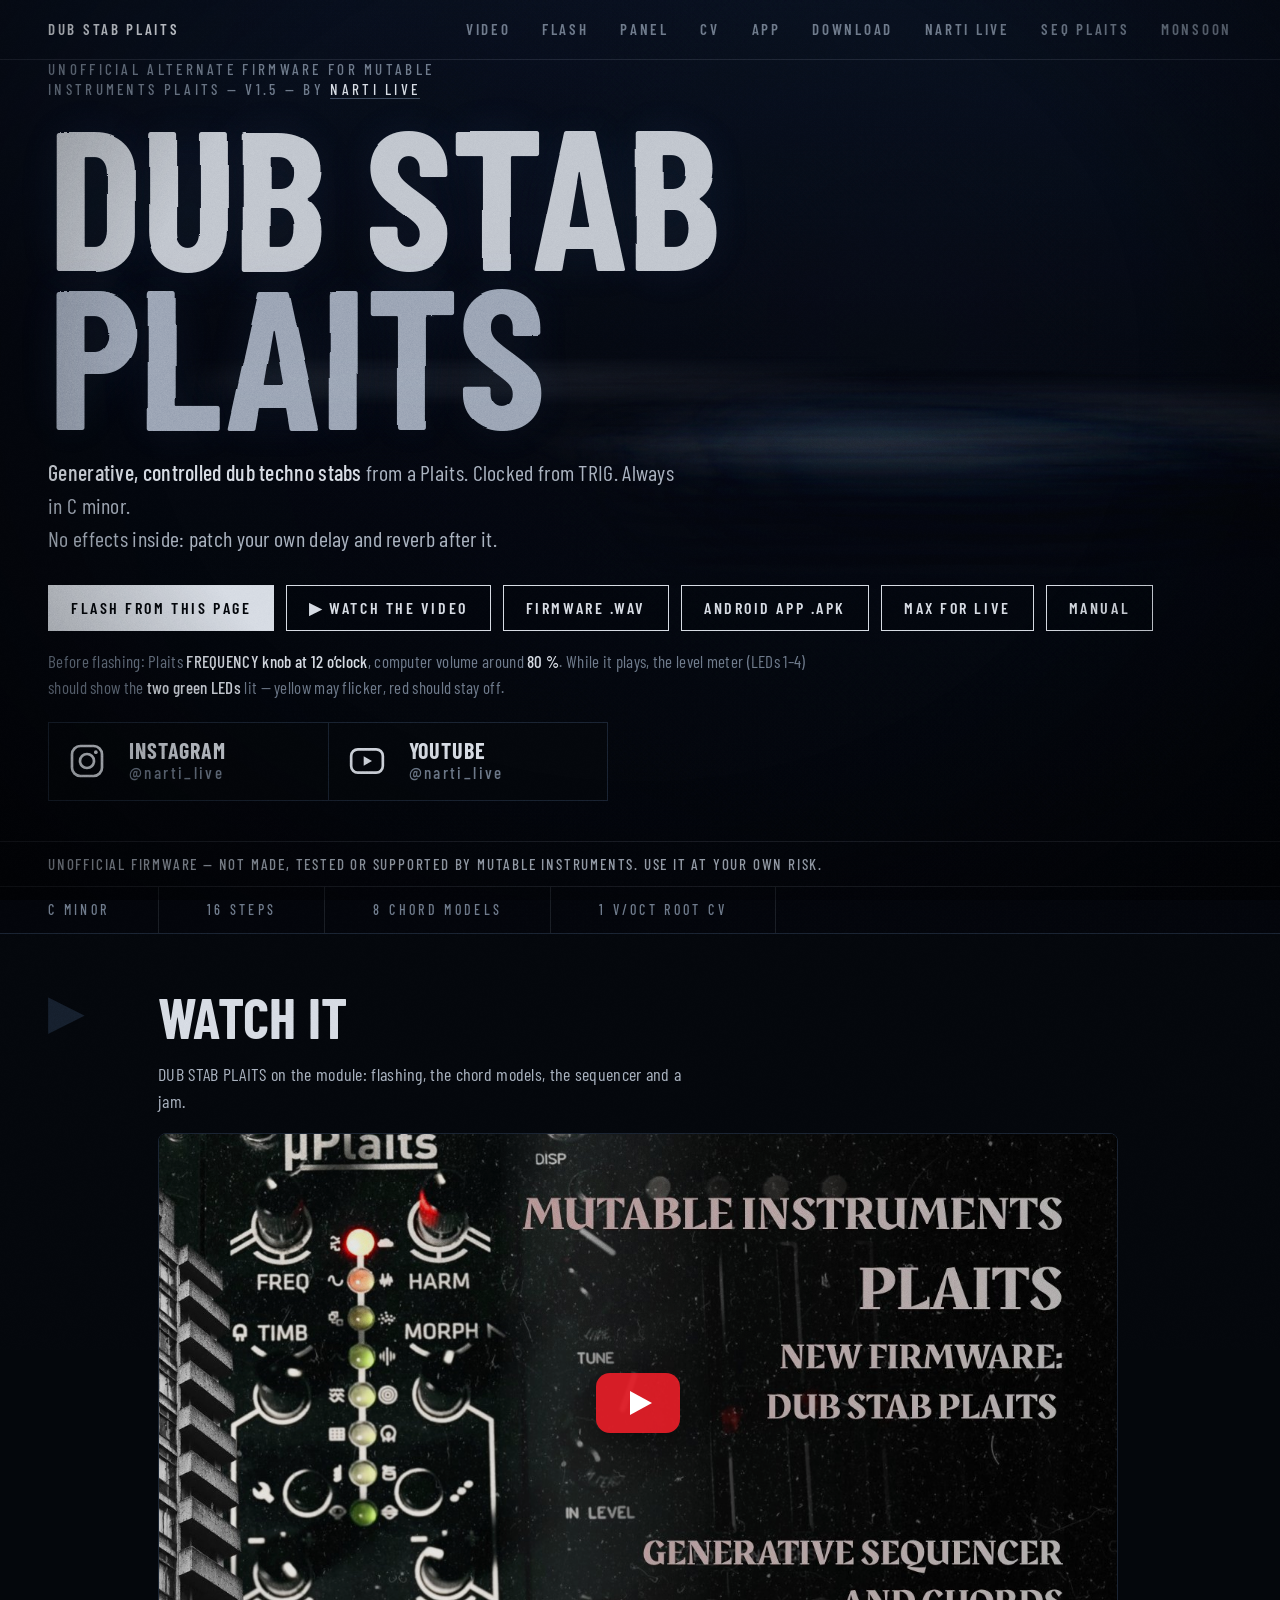
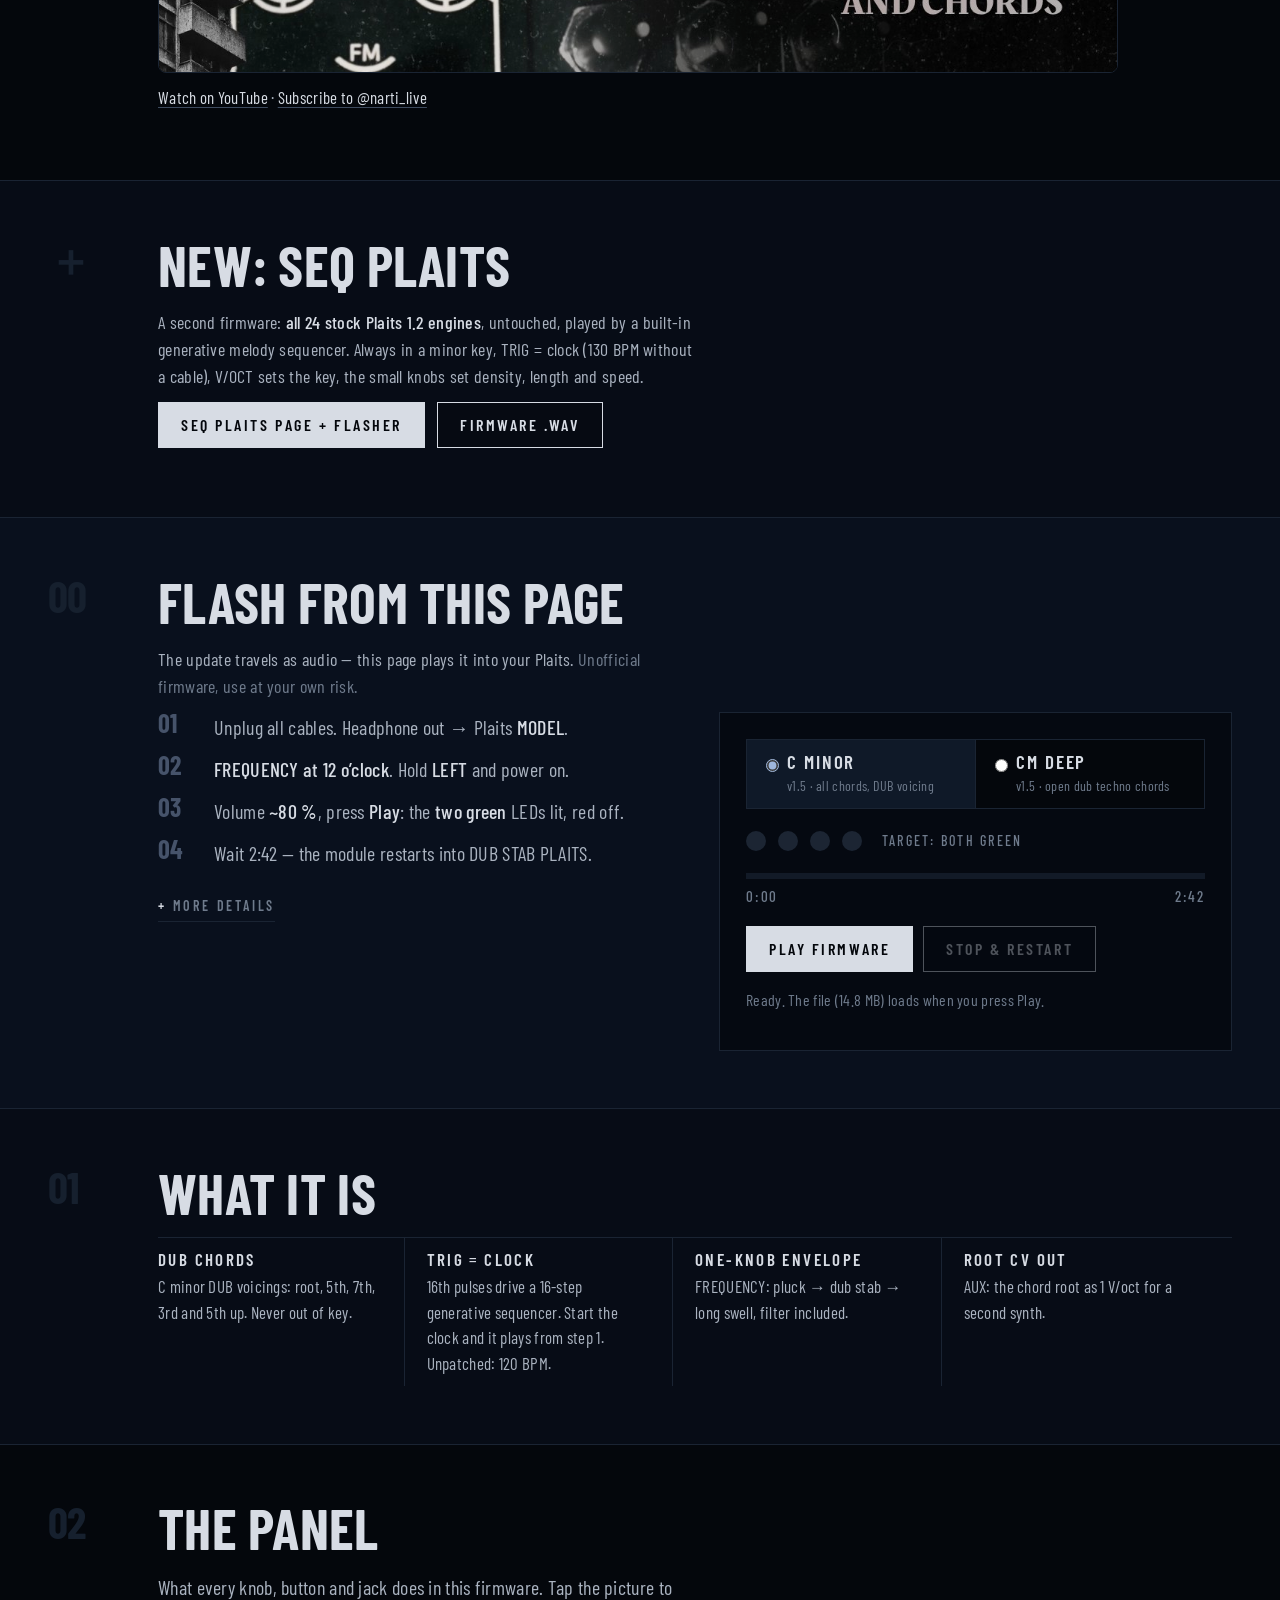
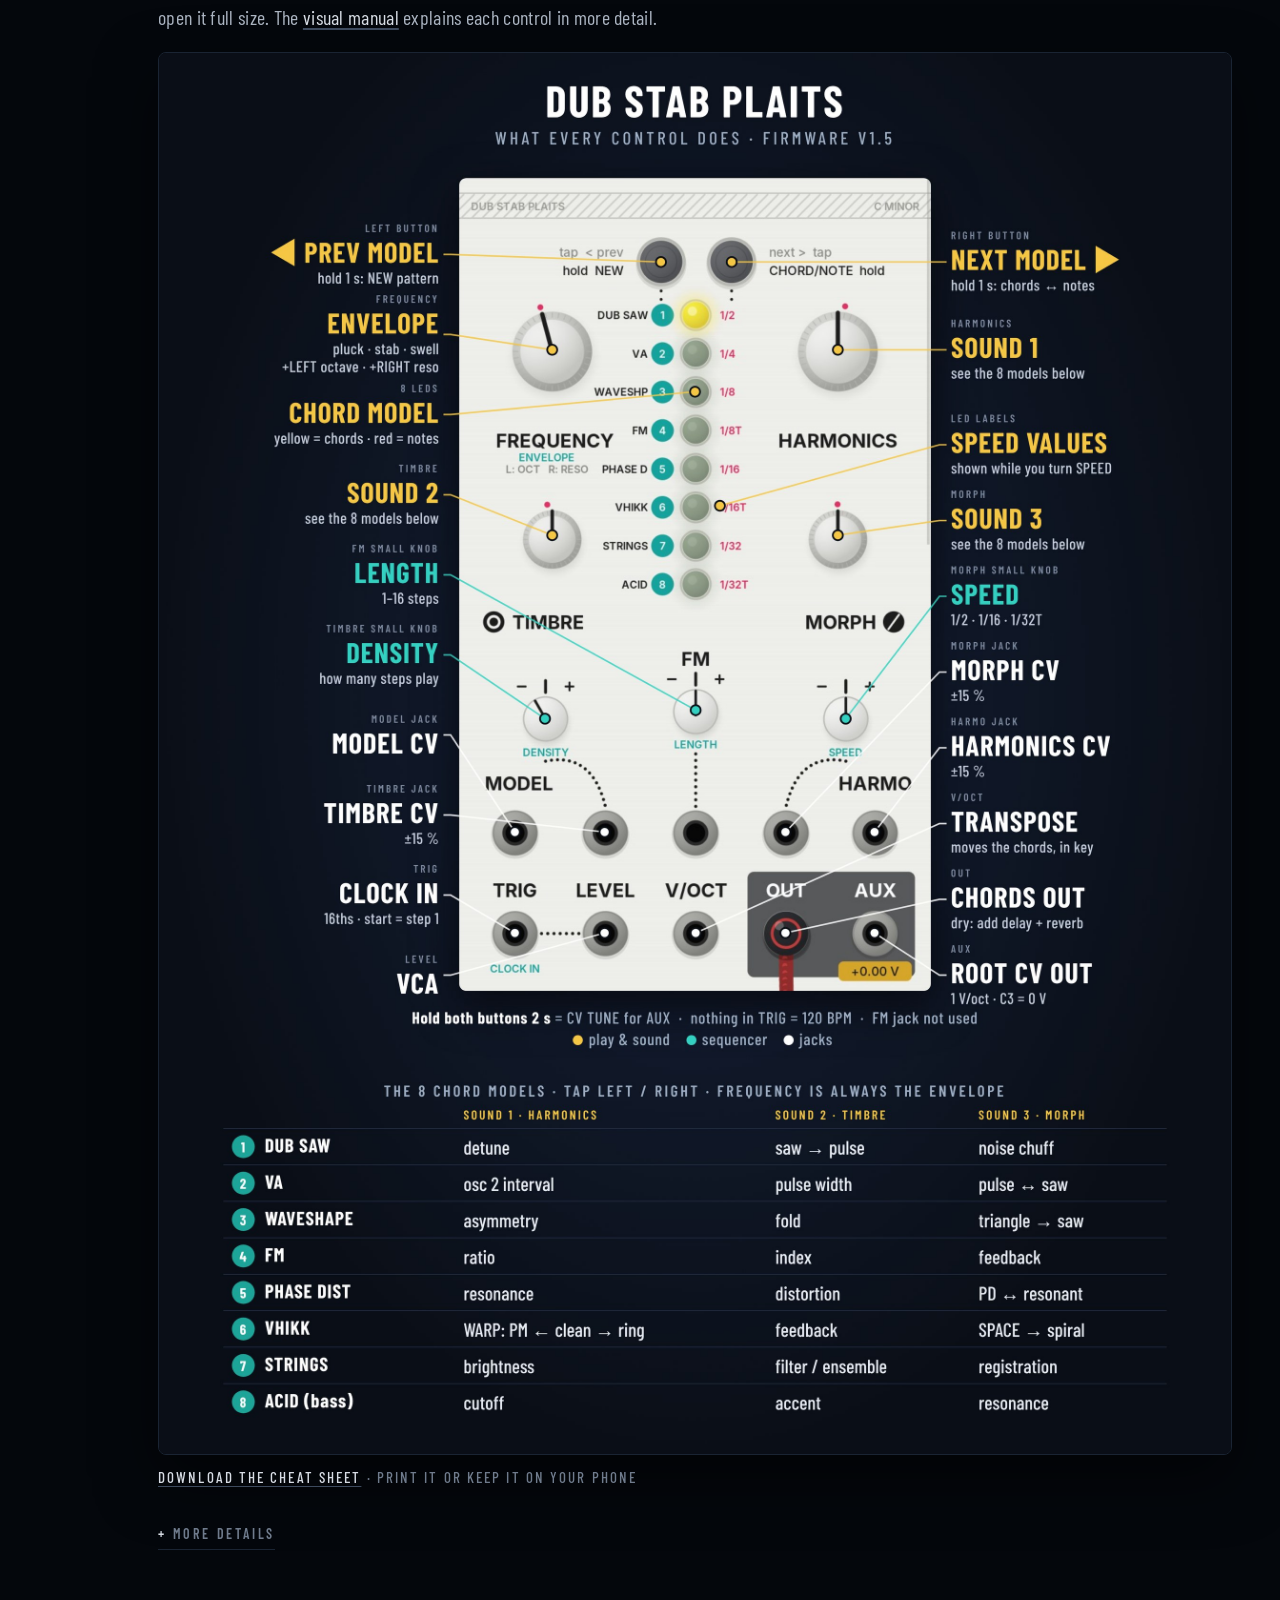
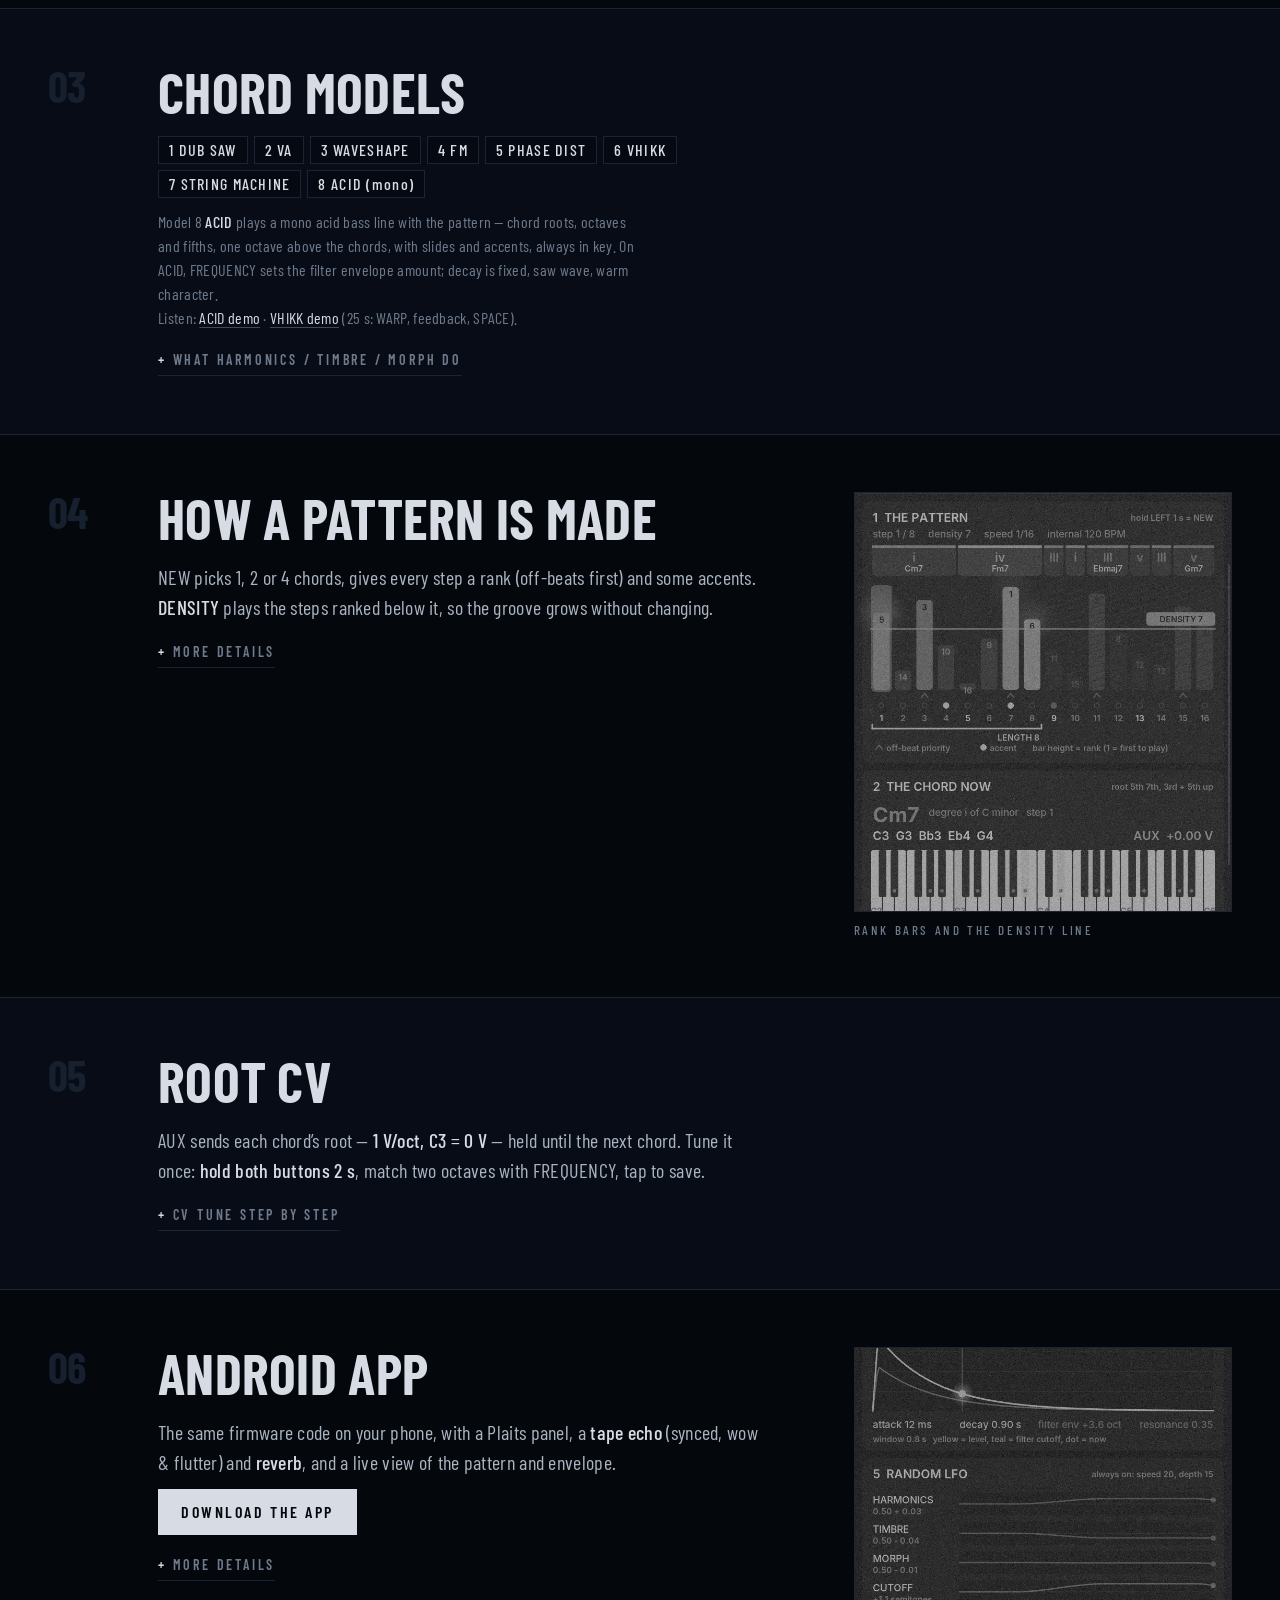
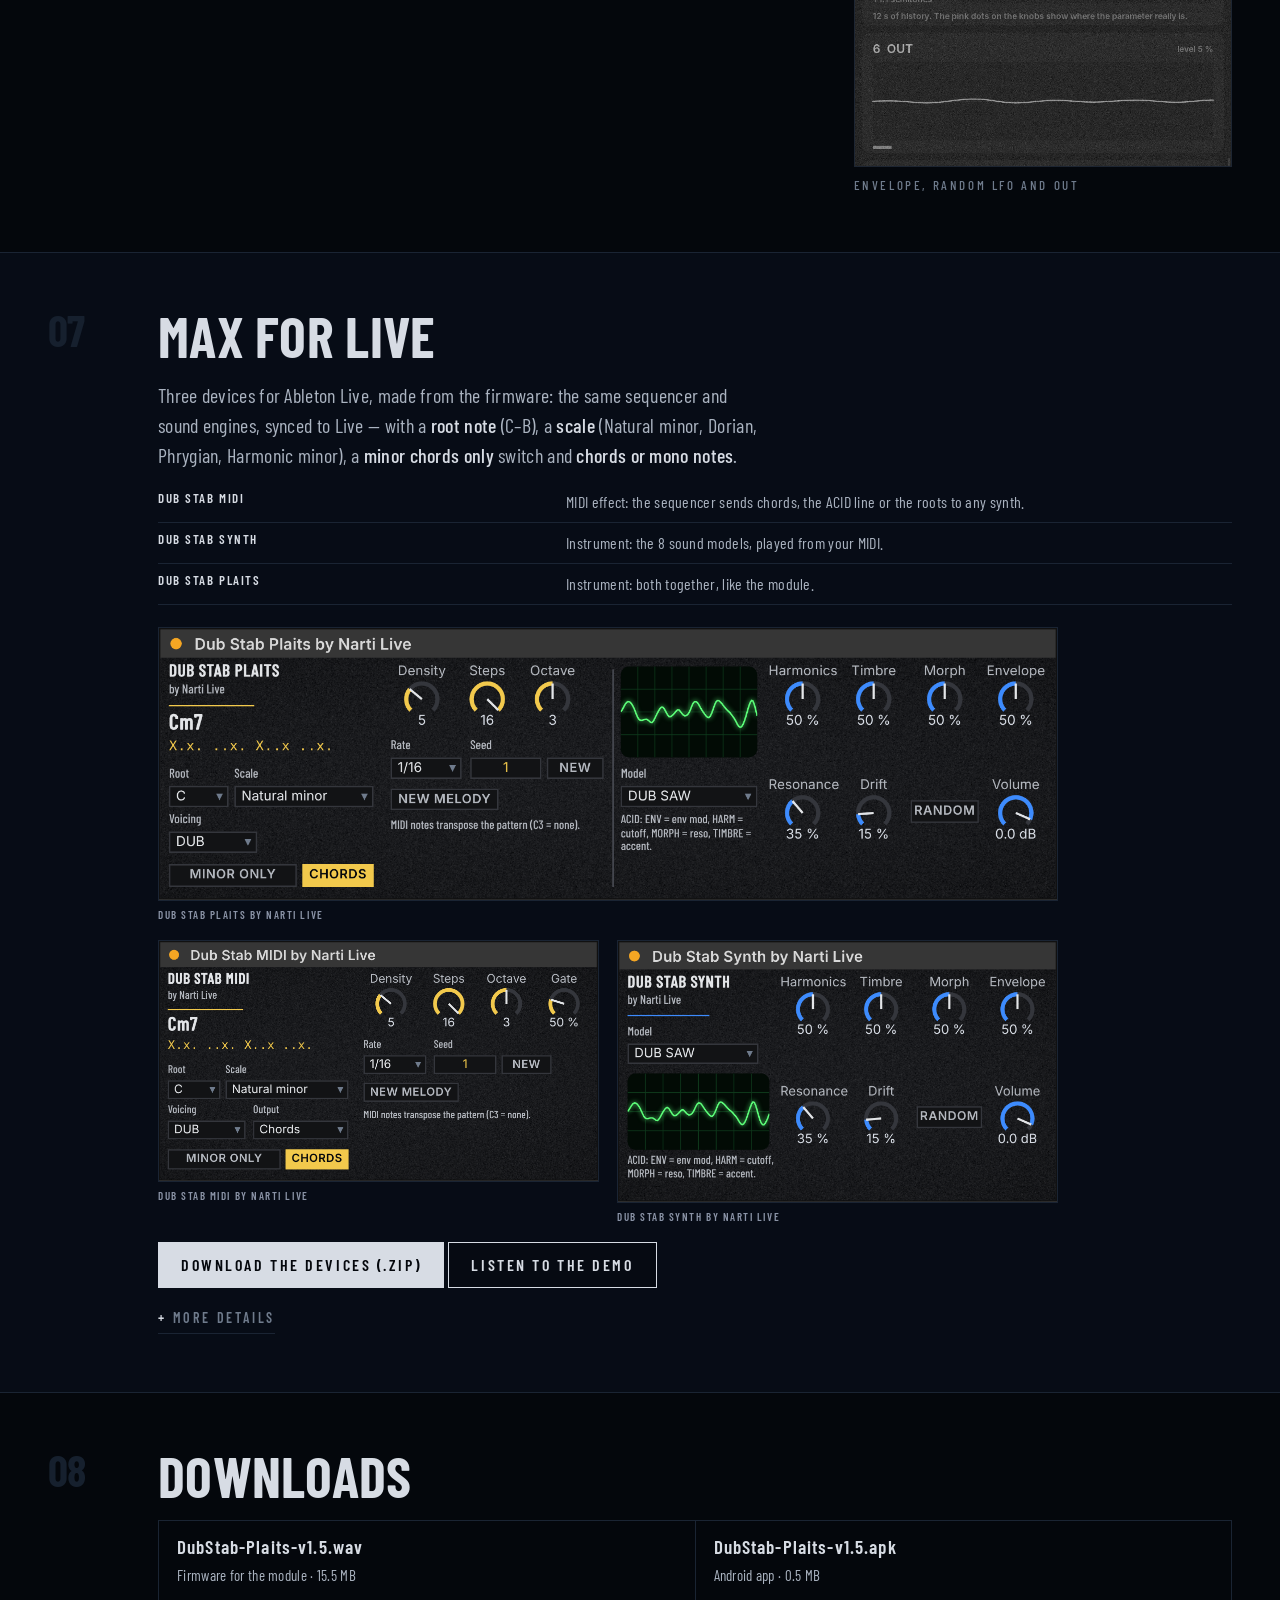
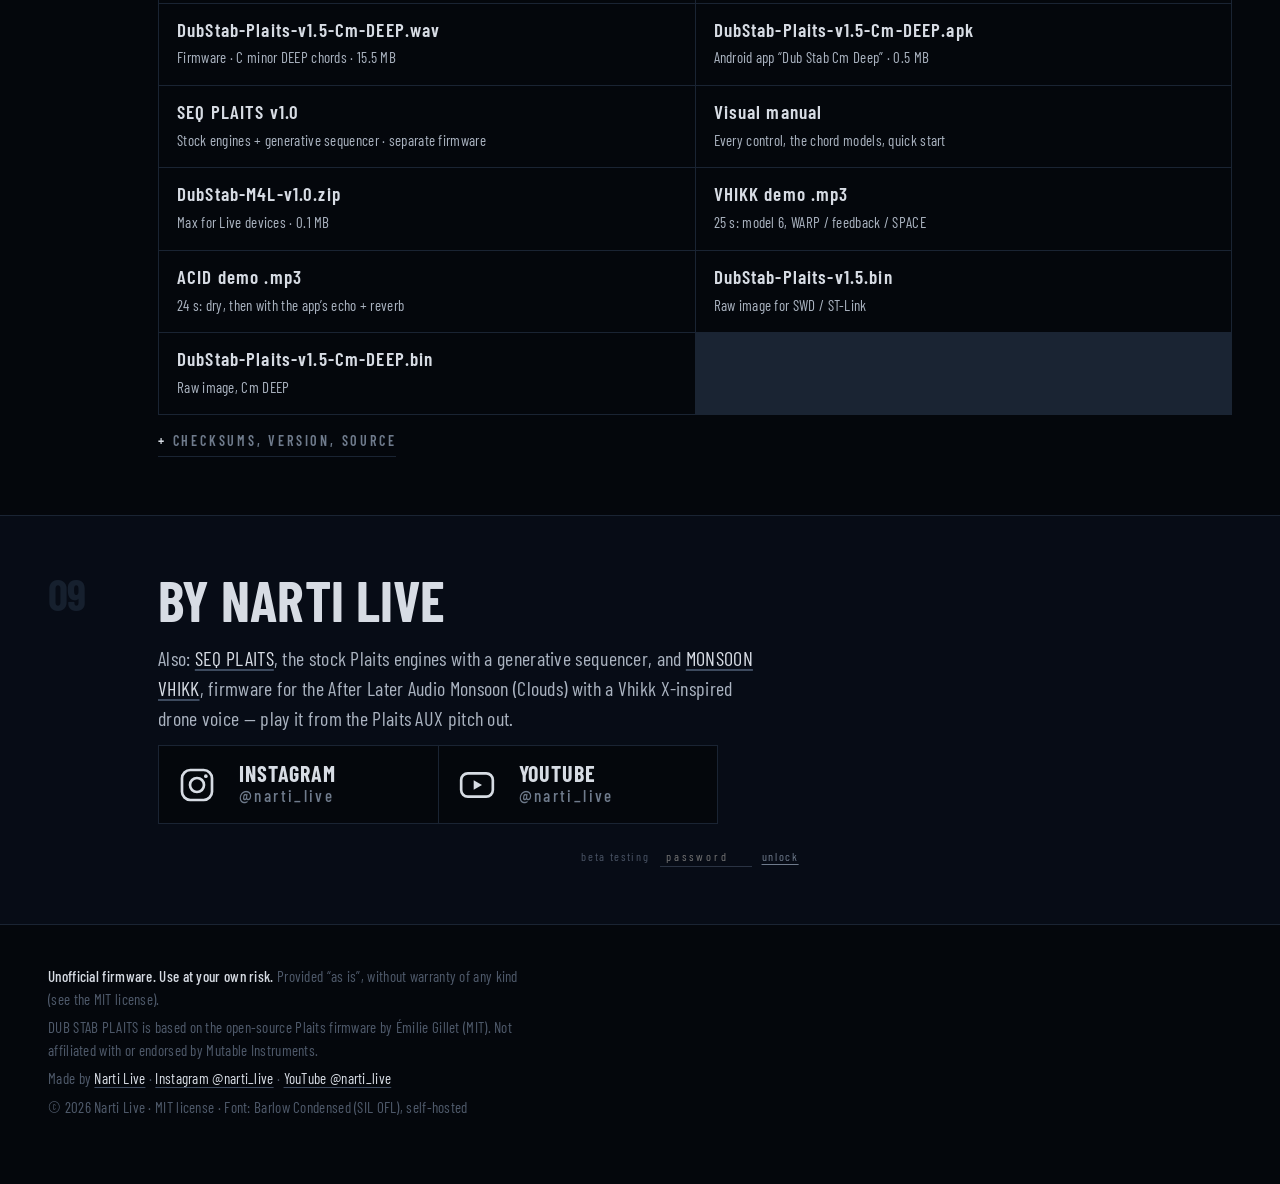
==== commit e0146c49: "SEQ PLAITS v1.0: stock Plaits 1.2 engines + generative sequencer (page, flasher, cheat sheet); beta:" ====
--- a/index.html
+++ b/index.html
@@ -35,6 +35,7 @@
       <a href="#app">App</a>
       <a href="#downloads">Download</a>
       <a href="#narti">Narti Live</a>
+      <a href="seq/">SEQ Plaits</a>
       <a href="monsoon/">Monsoon</a>
     </span>
   </nav>
@@ -85,6 +86,15 @@
       </button>
     </div>
     <p class="yt-links"><a href="https://youtu.be/KDar2ZEt_Ak" target="_blank" rel="noopener">Watch on YouTube</a> · <a href="https://www.youtube.com/@narti_live?sub_confirmation=1" target="_blank" rel="noopener">Subscribe to @narti_live</a></p>
+  </div>
+</section>
+
+<section class="block" id="seqplaits">
+  <div class="idx">＋</div>
+  <div class="body">
+    <h2>New: SEQ PLAITS</h2>
+    <p class="lede-s">A second firmware: <b>all 24 stock Plaits 1.2 engines</b>, untouched, played by a built-in generative melody sequencer. Always in a minor key, TRIG = clock (130 BPM without a cable), V/OCT sets the key, the small knobs set density, length and speed.</p>
+    <p class="cta"><a class="btn solid" href="seq/">SEQ PLAITS page + flasher</a> <a class="btn" href="seq/downloads/SeqPlaits-v1.0.wav" download>Firmware .wav</a></p>
   </div>
 </section>
 
@@ -304,6 +314,7 @@
       <a href="downloads/DubStab-Plaits-v1.5.apk" download><b>DubStab-Plaits-v1.5.apk</b><span>Android app · 0.5 MB</span></a>
       <a href="downloads/DubStab-Plaits-v1.5-Cm-DEEP.wav" download><b>DubStab-Plaits-v1.5-Cm-DEEP.wav</b><span>Firmware · C minor DEEP chords · 15.5 MB</span></a>
       <a href="downloads/DubStab-Plaits-v1.5-Cm-DEEP.apk" download><b>DubStab-Plaits-v1.5-Cm-DEEP.apk</b><span>Android app “Dub Stab Cm Deep” · 0.5 MB</span></a>
+      <a href="seq/"><b>SEQ PLAITS v1.0</b><span>Stock engines + generative sequencer · separate firmware</span></a>
       <a href="docs/manual/"><b>Visual manual</b><span>Every control, the chord models, quick start</span></a>
       <a href="downloads/DubStab-M4L-v1.0.zip" download><b>DubStab-M4L-v1.0.zip</b><span>Max for Live devices · 0.1 MB</span></a>
       <a href="downloads/DubStab-Plaits-v1.3-VHIKK-demo.mp3"><b>VHIKK demo .mp3</b><span>25 s: model 6, WARP / feedback / SPACE</span></a>
@@ -332,7 +343,7 @@
   <div class="idx">09</div>
   <div class="body">
     <h2>By Narti Live</h2>
-    <p>Also: <a href="monsoon/">MONSOON VHIKK</a>, firmware for the After Later Audio Monsoon (Clouds) with a Vhikk X-inspired drone voice — play it from the Plaits AUX pitch out.</p>
+    <p>Also: <a href="seq/">SEQ PLAITS</a>, the stock Plaits engines with a generative sequencer, and <a href="monsoon/">MONSOON VHIKK</a>, firmware for the After Later Audio Monsoon (Clouds) with a Vhikk X-inspired drone voice — play it from the Plaits AUX pitch out.</p>
     <div class="social">
       <a href="https://www.instagram.com/narti_live" target="_blank" rel="noopener">
         <svg viewBox="0 0 24 24" aria-hidden="true"><rect x="3" y="3" width="18" height="18" rx="5" fill="none" stroke="currentColor" stroke-width="1.6"/><circle cx="12" cy="12" r="4.2" fill="none" stroke="currentColor" stroke-width="1.6"/><circle cx="17.3" cy="6.7" r="1.1" fill="currentColor"/></svg>
@@ -368,7 +379,7 @@
   <p>© 2026 Narti Live · MIT license · Font: Barlow Condensed (SIL OFL), self-hosted</p>
 </footer>
 
-<script src="assets/site.js"></script>
+<script src="assets/site.js?v=16"></script>
 <script>
 document.querySelectorAll(".yt").forEach(function (w) {
   w.querySelector(".yt-play").addEventListener("click", function () {
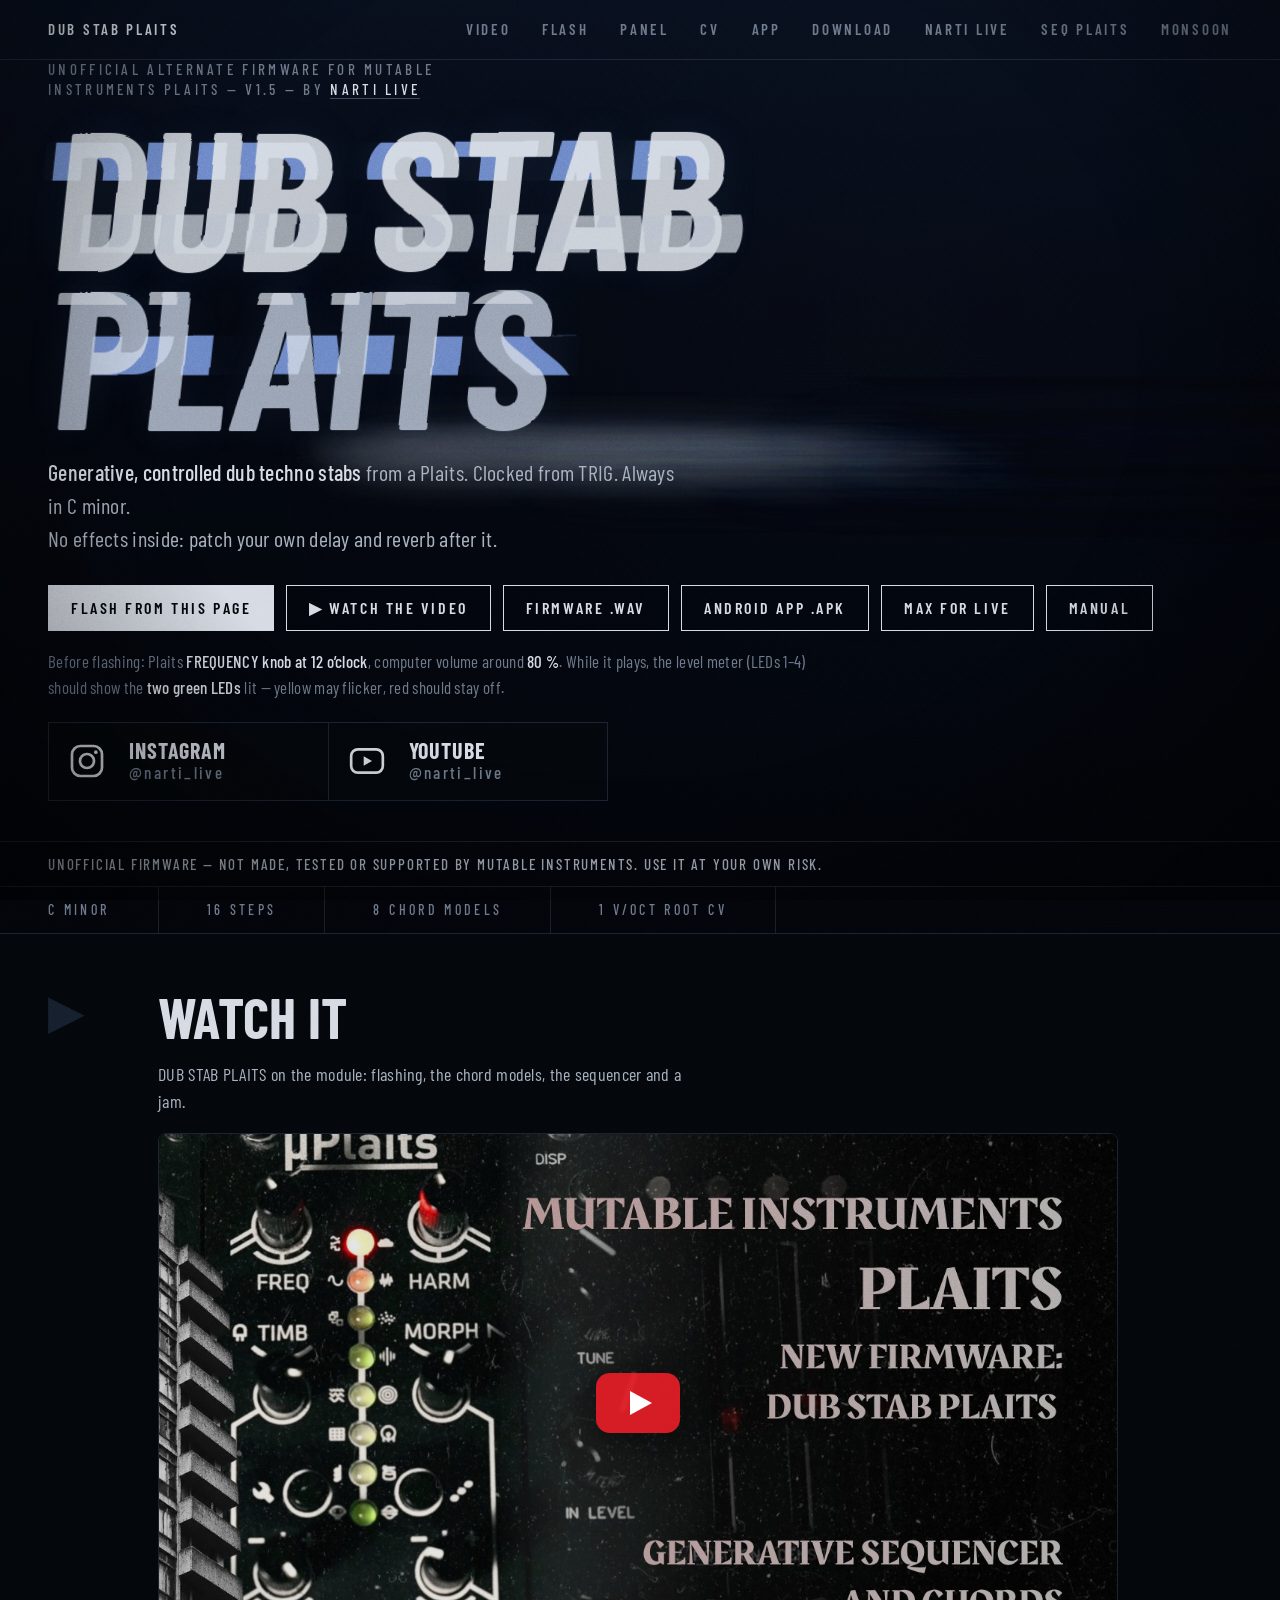
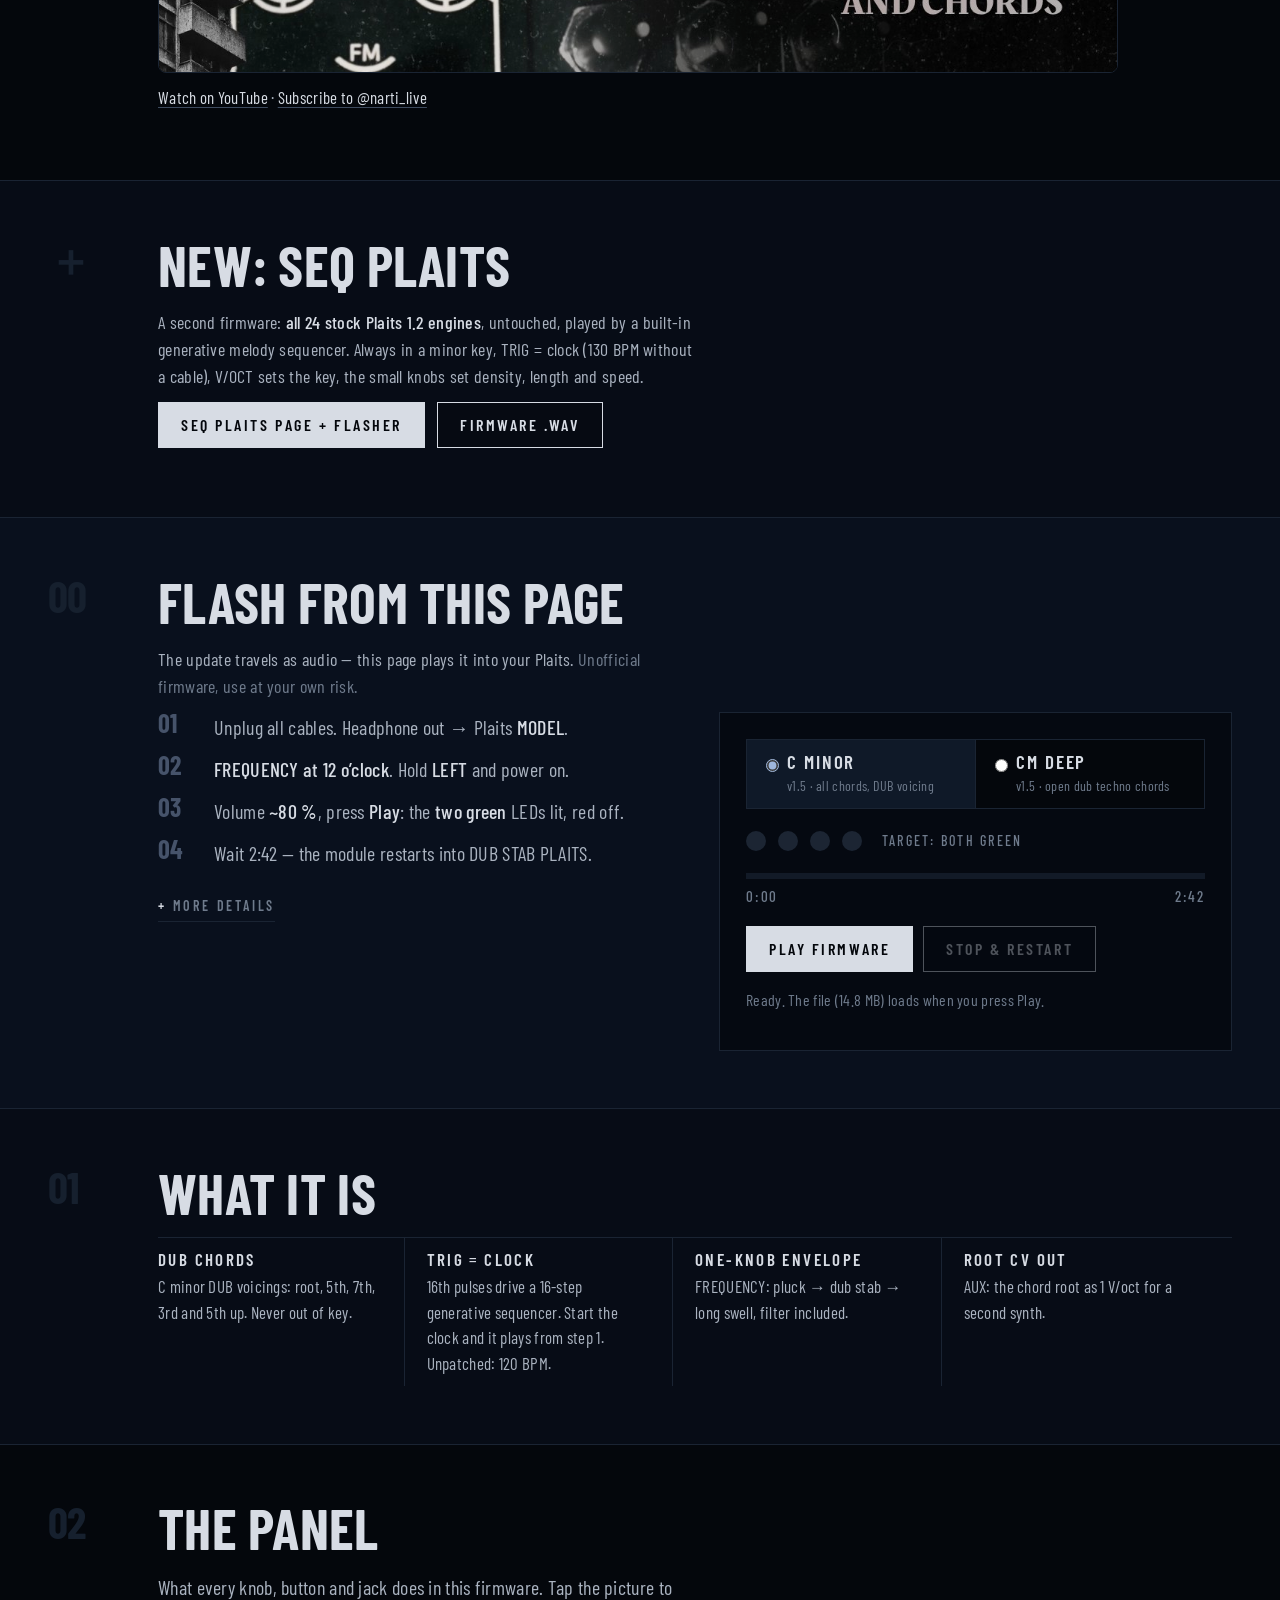
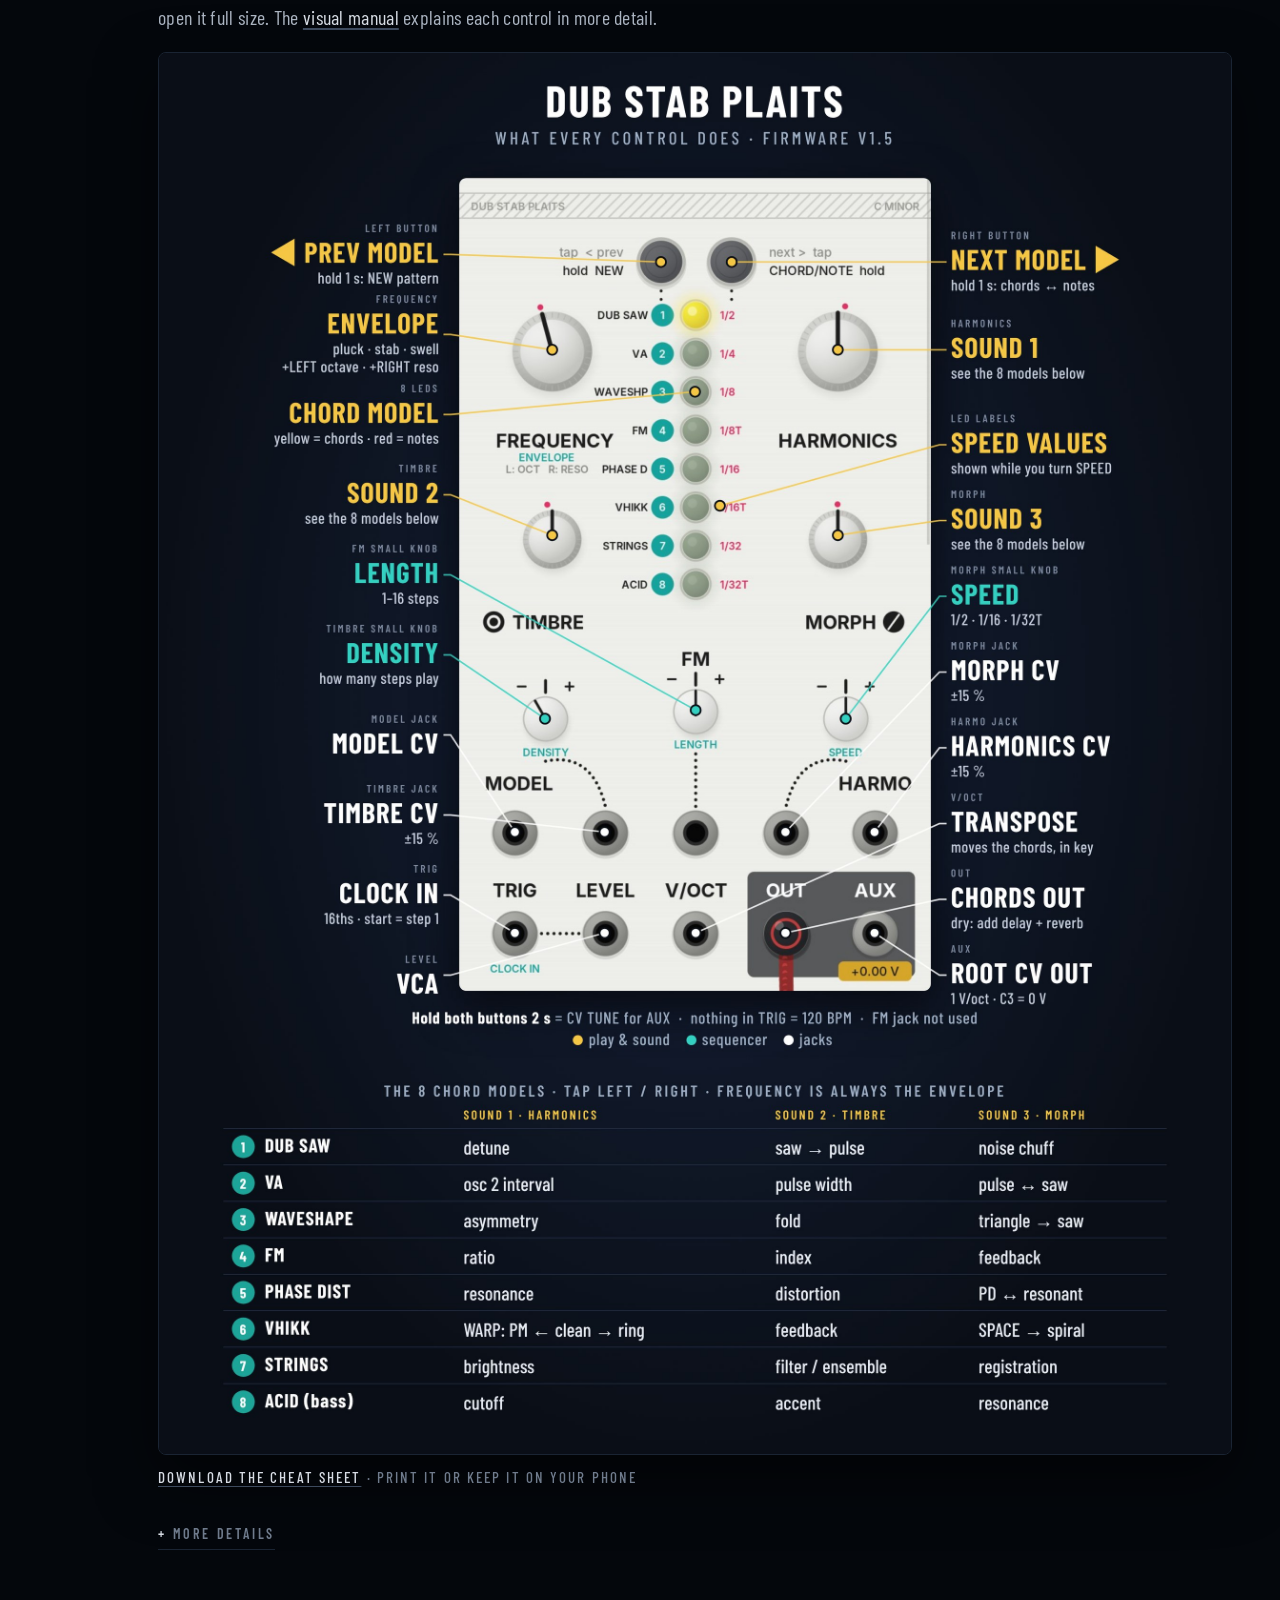
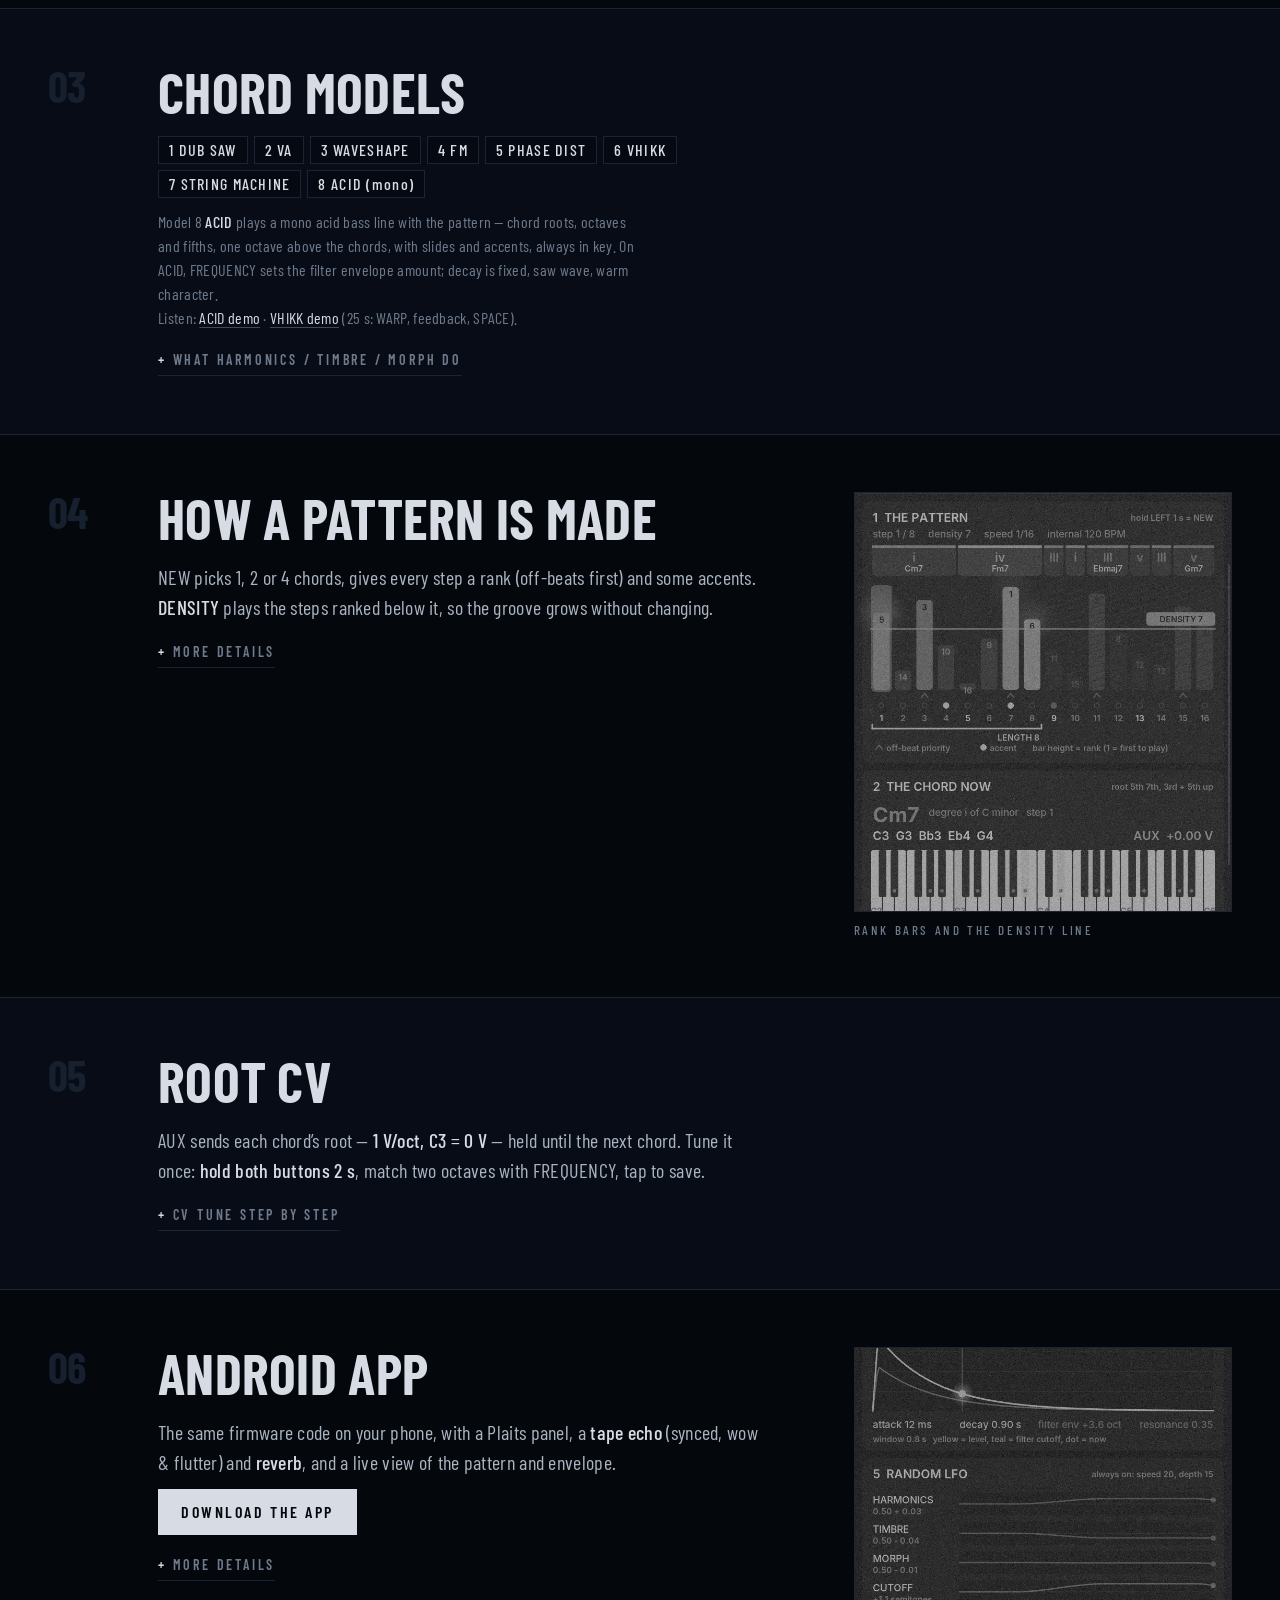
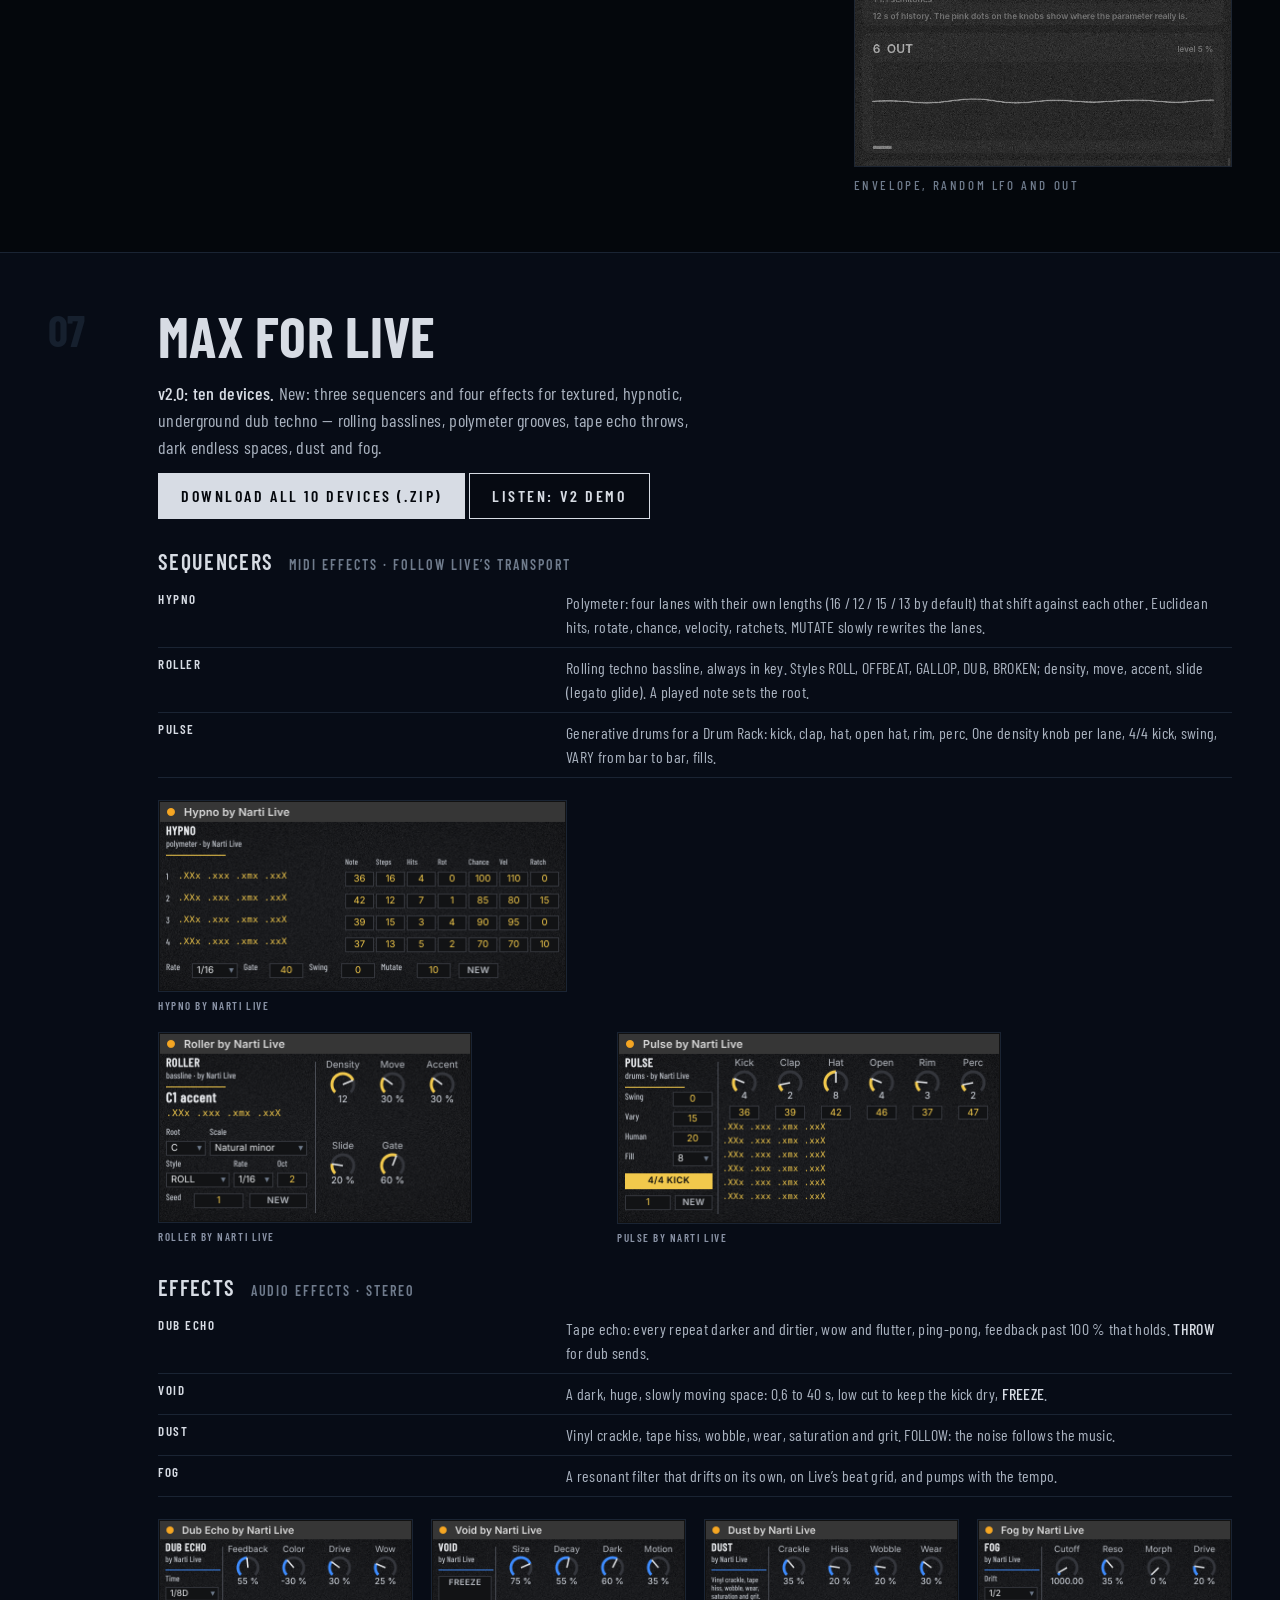
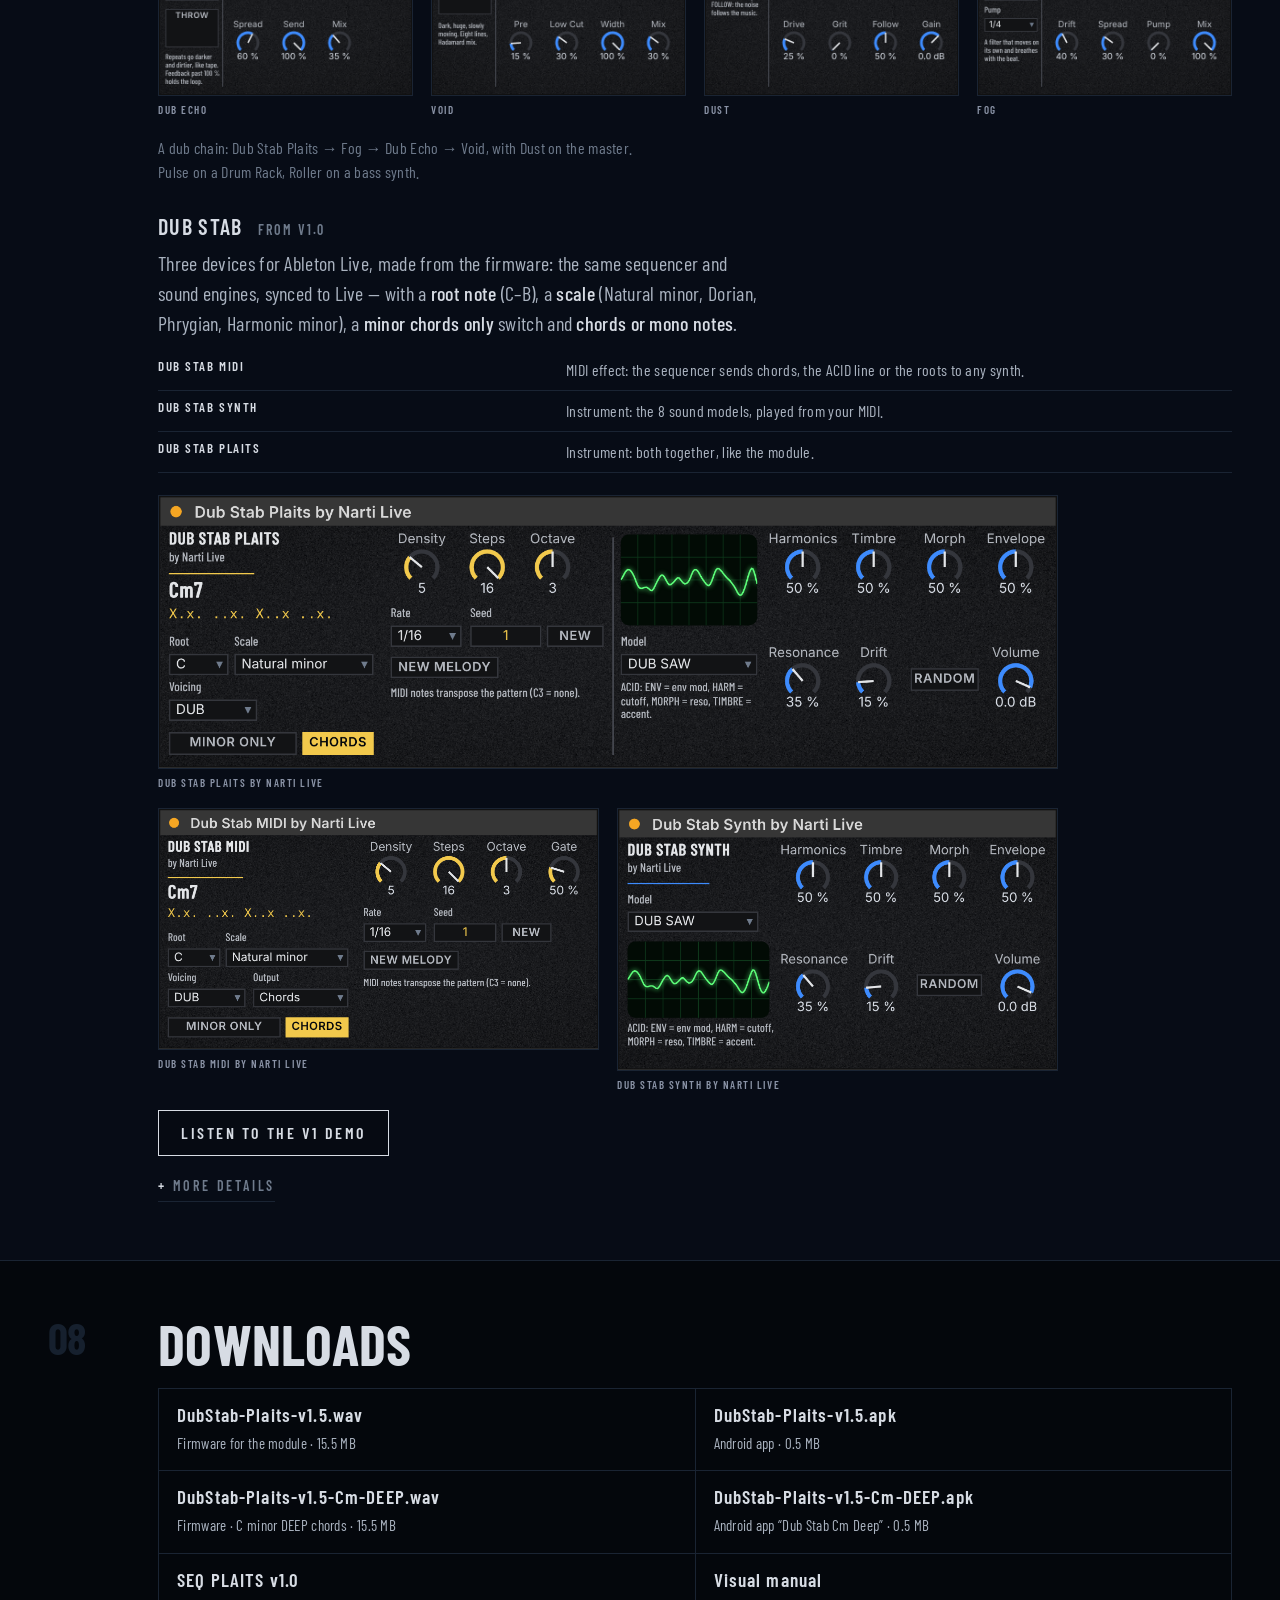
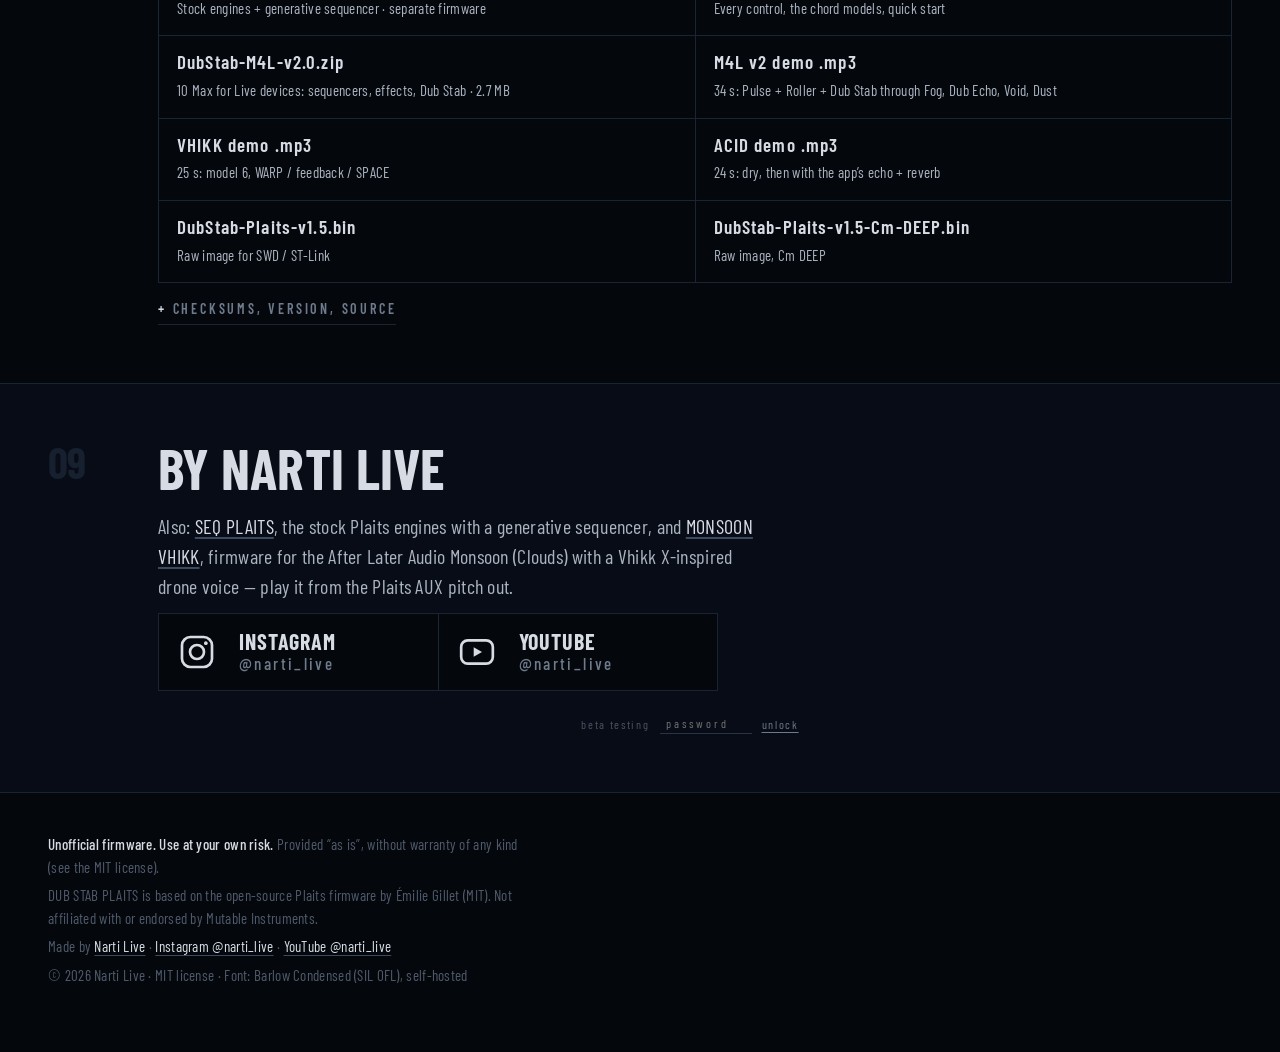
==== commit 0b074d60: "Max for Live v2.0: Hypno, Roller, Pulse sequencers; Dub Echo, Void, Dust, Fog effects Co-Authored-By" ====
--- a/index.html
+++ b/index.html
@@ -12,7 +12,7 @@
 <meta property="og:image" content="https://narti-live.github.io/dub-base-Plaits/assets/plaits-functions.jpg">
 <link rel="icon" href="assets/favicon.svg" type="image/svg+xml">
 <link rel="preload" href="assets/fonts/BarlowCondensed-Bold.woff" as="font" type="font/woff" crossorigin>
-<link rel="stylesheet" href="assets/site.css?v=16">
+<link rel="stylesheet" href="assets/site.css?v=17">
 </head>
 <body>
 <div class="grain" aria-hidden="true"></div>
@@ -277,6 +277,34 @@
   <div class="idx">07</div>
   <div class="body">
     <h2>Max for Live</h2>
+    <p class="lede-s"><b>v2.0: ten devices.</b> New: three sequencers and four effects for textured, hypnotic, underground dub techno — rolling basslines, polymeter grooves, tape echo throws, dark endless spaces, dust and fog.</p>
+    <p><a class="btn solid" href="downloads/DubStab-M4L-v2.0.zip" download>Download all 10 devices (.zip)</a> <a class="btn" href="downloads/DubStab-M4L-v2.0-demo.mp3">Listen: v2 demo</a></p>
+    <h3 class="m4l-h">Sequencers <span>MIDI effects · follow Live’s transport</span></h3>
+    <table class="spec compact">
+      <tr><th>Hypno</th><td>Polymeter: four lanes with their own lengths (16 / 12 / 15 / 13 by default) that shift against each other. Euclidean hits, rotate, chance, velocity, ratchets. MUTATE slowly rewrites the lanes.</td></tr>
+      <tr><th>Roller</th><td>Rolling techno bassline, always in key. Styles ROLL, OFFBEAT, GALLOP, DUB, BROKEN; density, move, accent, slide (legato glide). A played note sets the root.</td></tr>
+      <tr><th>Pulse</th><td>Generative drums for a Drum Rack: kick, clap, hat, open hat, rim, perc. One density knob per lane, 4/4 kick, swing, VARY from bar to bar, fills.</td></tr>
+    </table>
+    <div class="m4l-shots v2">
+      <figure class="wide"><img src="assets/m4l2-hypno.png?v=1" alt="Hypno by Narti Live: four polymeter lanes" loading="lazy" width="409" height="191" style="width:100%;max-width:409px"><figcaption>Hypno by Narti Live</figcaption></figure>
+      <figure><img src="assets/m4l2-roller.png?v=1" alt="Roller by Narti Live: bassline generator" loading="lazy" width="314" height="191" style="width:100%;max-width:314px"><figcaption>Roller by Narti Live</figcaption></figure>
+      <figure><img src="assets/m4l2-pulse.png?v=1" alt="Pulse by Narti Live: generative drums" loading="lazy" width="384" height="191" style="width:100%;max-width:384px"><figcaption>Pulse by Narti Live</figcaption></figure>
+    </div>
+    <h3 class="m4l-h">Effects <span>audio effects · stereo</span></h3>
+    <table class="spec compact">
+      <tr><th>Dub Echo</th><td>Tape echo: every repeat darker and dirtier, wow and flutter, ping-pong, feedback past 100 % that holds. <b>THROW</b> for dub sends.</td></tr>
+      <tr><th>Void</th><td>A dark, huge, slowly moving space: 0.6 to 40 s, low cut to keep the kick dry, <b>FREEZE</b>.</td></tr>
+      <tr><th>Dust</th><td>Vinyl crackle, tape hiss, wobble, wear, saturation and grit. FOLLOW: the noise follows the music.</td></tr>
+      <tr><th>Fog</th><td>A resonant filter that drifts on its own, on Live’s beat grid, and pumps with the tempo.</td></tr>
+    </table>
+    <div class="m4l-shots four v2">
+      <figure><img src="assets/m4l2-dub-echo.png?v=1" alt="Dub Echo by Narti Live" loading="lazy" width="276" height="191" style="width:100%;max-width:276px"><figcaption>Dub Echo</figcaption></figure>
+      <figure><img src="assets/m4l2-void.png?v=1" alt="Void by Narti Live" loading="lazy" width="276" height="191" style="width:100%;max-width:276px"><figcaption>Void</figcaption></figure>
+      <figure><img src="assets/m4l2-dust.png?v=1" alt="Dust by Narti Live" loading="lazy" width="276" height="191" style="width:100%;max-width:276px"><figcaption>Dust</figcaption></figure>
+      <figure><img src="assets/m4l2-fog.png?v=1" alt="Fog by Narti Live" loading="lazy" width="276" height="191" style="width:100%;max-width:276px"><figcaption>Fog</figcaption></figure>
+    </div>
+    <p class="note">A dub chain: Dub Stab Plaits → Fog → Dub Echo → Void, with Dust on the master. Pulse on a Drum Rack, Roller on a bass synth.</p>
+    <h3 class="m4l-h">Dub Stab <span>from v1.0</span></h3>
     <p>Three devices for Ableton Live, made from the firmware: the same sequencer and sound engines, synced to Live — with a <b>root note</b> (C–B), a <b>scale</b> (Natural minor, Dorian, Phrygian, Harmonic minor), a <b>minor chords only</b> switch and <b>chords or mono notes</b>.</p>
     <table class="spec compact">
       <tr><th>Dub Stab MIDI</th><td>MIDI effect: the sequencer sends chords, the ACID line or the roots to any synth.</td></tr>
@@ -288,7 +316,7 @@
       <figure><img src="assets/m4l-midi.png?v=5" alt="Dub Stab MIDI by Narti Live: sequencer panel" loading="lazy" width="348" height="190"><figcaption>Dub Stab MIDI by Narti Live</figcaption></figure>
       <figure><img src="assets/m4l-synth.png?v=5" alt="Dub Stab Synth by Narti Live: synth panel" loading="lazy" width="320" height="190"><figcaption>Dub Stab Synth by Narti Live</figcaption></figure>
     </div>
-    <p><a class="btn solid" href="downloads/DubStab-M4L-v1.0.zip" download>Download the devices (.zip)</a> <a class="btn" href="downloads/DubStab-M4L-v1.0-demo.mp3">Listen to the demo</a></p>
+    <p><a class="btn" href="downloads/DubStab-M4L-v1.0-demo.mp3">Listen to the v1 demo</a></p>
     <details class="more"><summary>More details</summary>
       <ul class="dash">
         <li>Needs Live 12 Suite, or Live with Max for Live. Drag a <code>.amxd</code> onto a track and press Play: the sequencer follows Live’s transport.</li>
@@ -316,7 +344,8 @@
       <a href="downloads/DubStab-Plaits-v1.5-Cm-DEEP.apk" download><b>DubStab-Plaits-v1.5-Cm-DEEP.apk</b><span>Android app “Dub Stab Cm Deep” · 0.5 MB</span></a>
       <a href="seq/"><b>SEQ PLAITS v1.0</b><span>Stock engines + generative sequencer · separate firmware</span></a>
       <a href="docs/manual/"><b>Visual manual</b><span>Every control, the chord models, quick start</span></a>
-      <a href="downloads/DubStab-M4L-v1.0.zip" download><b>DubStab-M4L-v1.0.zip</b><span>Max for Live devices · 0.1 MB</span></a>
+      <a href="downloads/DubStab-M4L-v2.0.zip" download><b>DubStab-M4L-v2.0.zip</b><span>10 Max for Live devices: sequencers, effects, Dub Stab · 2.7 MB</span></a>
+      <a href="downloads/DubStab-M4L-v2.0-demo.mp3"><b>M4L v2 demo .mp3</b><span>34 s: Pulse + Roller + Dub Stab through Fog, Dub Echo, Void, Dust</span></a>
       <a href="downloads/DubStab-Plaits-v1.3-VHIKK-demo.mp3"><b>VHIKK demo .mp3</b><span>25 s: model 6, WARP / feedback / SPACE</span></a>
       <a href="downloads/DubStab-Plaits-v1.0-ACID-demo.mp3"><b>ACID demo .mp3</b><span>24 s: dry, then with the app’s echo + reverb</span></a>
       <a href="downloads/DubStab-Plaits-v1.5.bin" download><b>DubStab-Plaits-v1.5.bin</b><span>Raw image for SWD / ST-Link</span></a>
@@ -332,6 +361,7 @@
         <dt>v1.4</dt><dd>Cleaner output: with FREQUENCY to the right (long attacks and decays), stacked chords could push the output stage into soft clipping. The level limiter now catches every peak at once and holds it, so the sound stays clean at any envelope setting. A voice taken over by a new chord no longer jumps in level. Firmware and both apps v1.4.</dd>
         <dt>v1.5</dt><dd>Lighter on the Plaits processor: the chord voices now compute their envelopes once per block instead of once per sample, the oscillators wrap their phases without branches, and the limiter no longer divides on every sample. The busiest models use 8–17 % less CPU (FM 7644 → 6355 instructions per block, VHIKK with space and shifter peak 10506 → 9579, out of 18000), leaving more headroom so the module never drops audio under heavy CV and fast clocks. Same sound, same controls. Firmware and both apps v1.5.</dd>
         <dt>app 1.0.1</dt><dd>Screen recordings now include the app’s sound (Android “record device audio”).</dd>
+        <dt>M4L 2.0</dt><dd>Seven new devices: Hypno (polymeter), Roller (bassline), Pulse (drums); Dub Echo, Void, Dust, Fog (effects).</dd>
         <dt>M4L 1.0</dt><dd>Max for Live devices: Dub Stab MIDI, Dub Stab Synth, Dub Stab Plaits — root, four minor scales, minor chords only, CHORDS on/off (mono notes).</dd>
       </dl>
       <p>Source: the firmware patch against <a href="https://github.com/pichenettes/eurorack">pichenettes/eurorack</a>, build scripts, emulator tests and the app — see <a href="https://github.com/Narti-Live/dub-base-Plaits#readme">the README</a>.</p>
--- a/assets/site.css
+++ b/assets/site.css
@@ -389,3 +389,8 @@
 .yt-btn::after { content: ""; position: absolute; left: 34px; top: 18px; border-left: 22px solid #fff; border-top: 12px solid transparent; border-bottom: 12px solid transparent; }
 .yt-play:focus-visible { outline: 3px solid var(--bone); outline-offset: -3px; }
 .yt-links { margin-top: 12px; font-size: 17px; }
+/* M4L v2 */
+.m4l-h { font: 600 22px/1.1 var(--display); text-transform: uppercase; letter-spacing: .06em; color: var(--bone); margin: 30px 0 10px; }
+.m4l-h span { font-size: 14px; letter-spacing: .14em; color: var(--fog); margin-left: 10px; }
+.m4l-shots.four { grid-template-columns: repeat(4, minmax(0, 1fr)); max-width: 1160px; }
+@media (max-width: 900px) { .m4l-shots.four { grid-template-columns: 1fr 1fr; } }
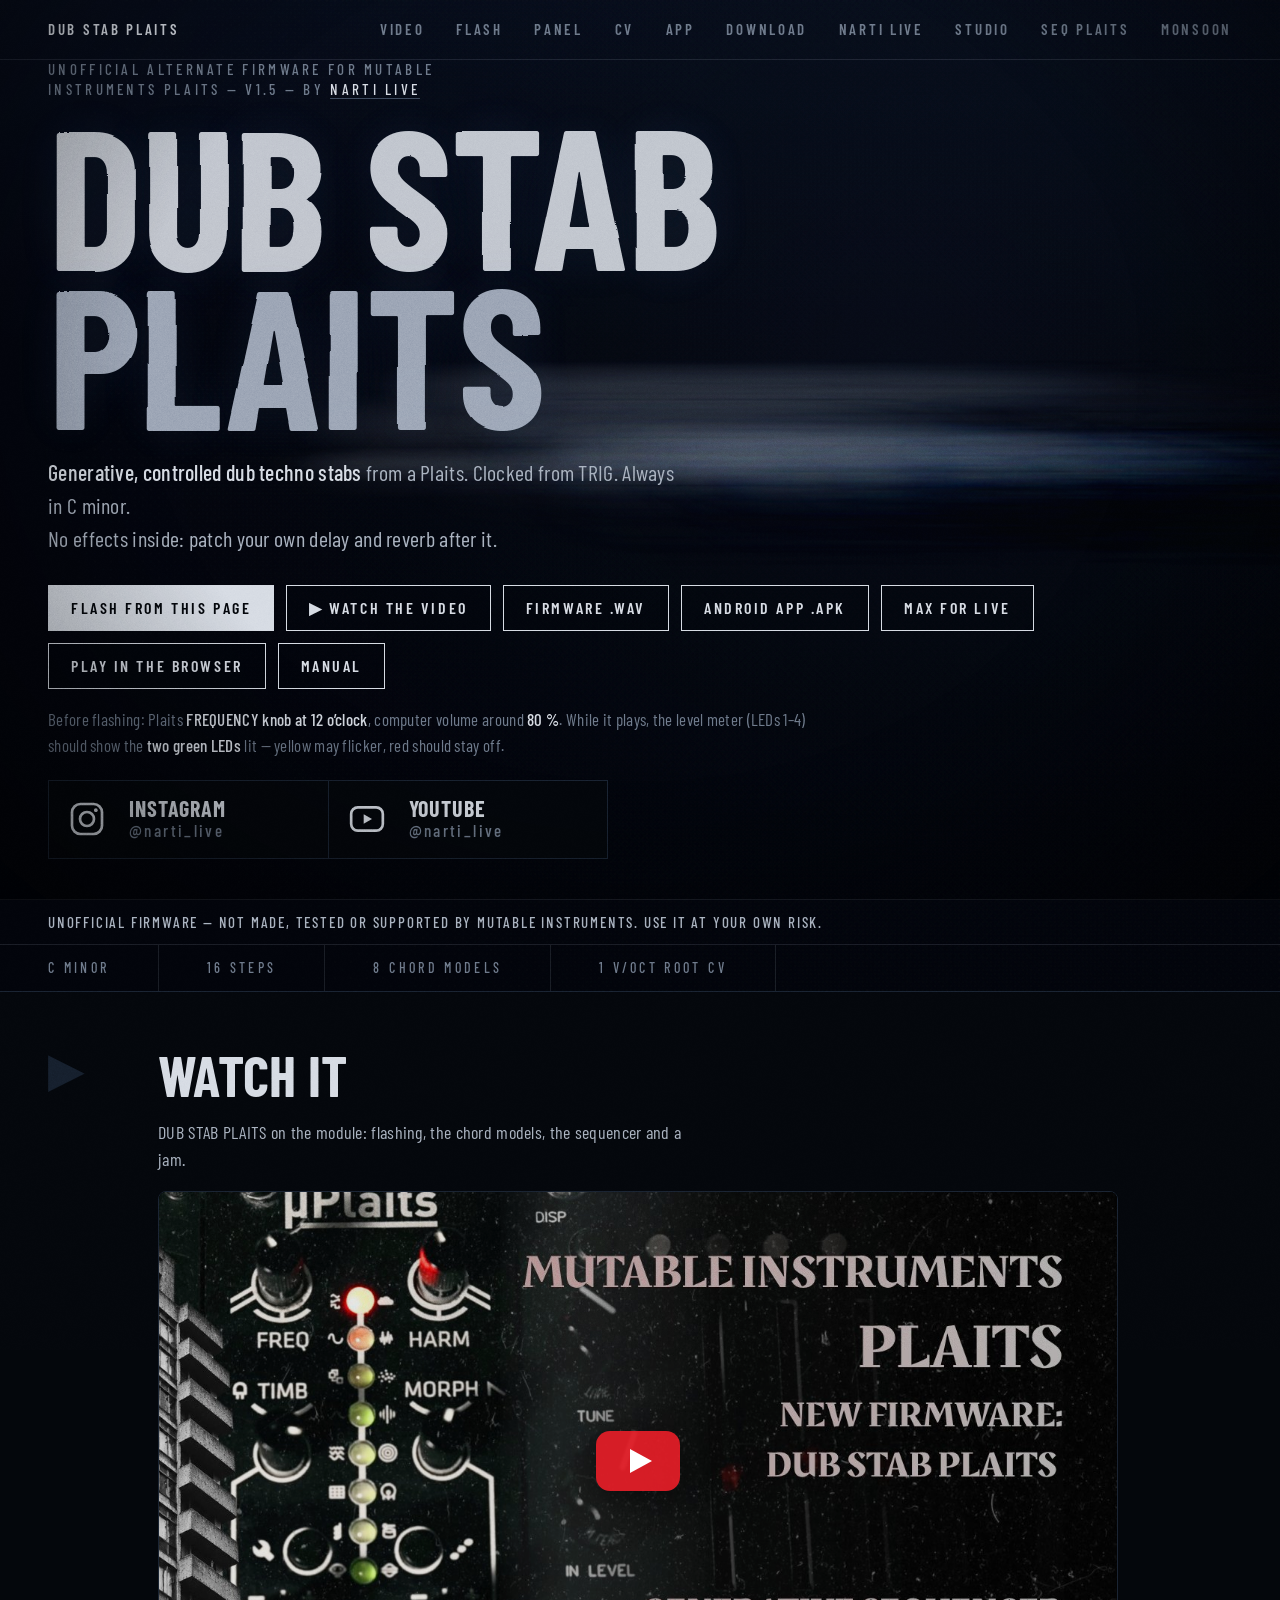
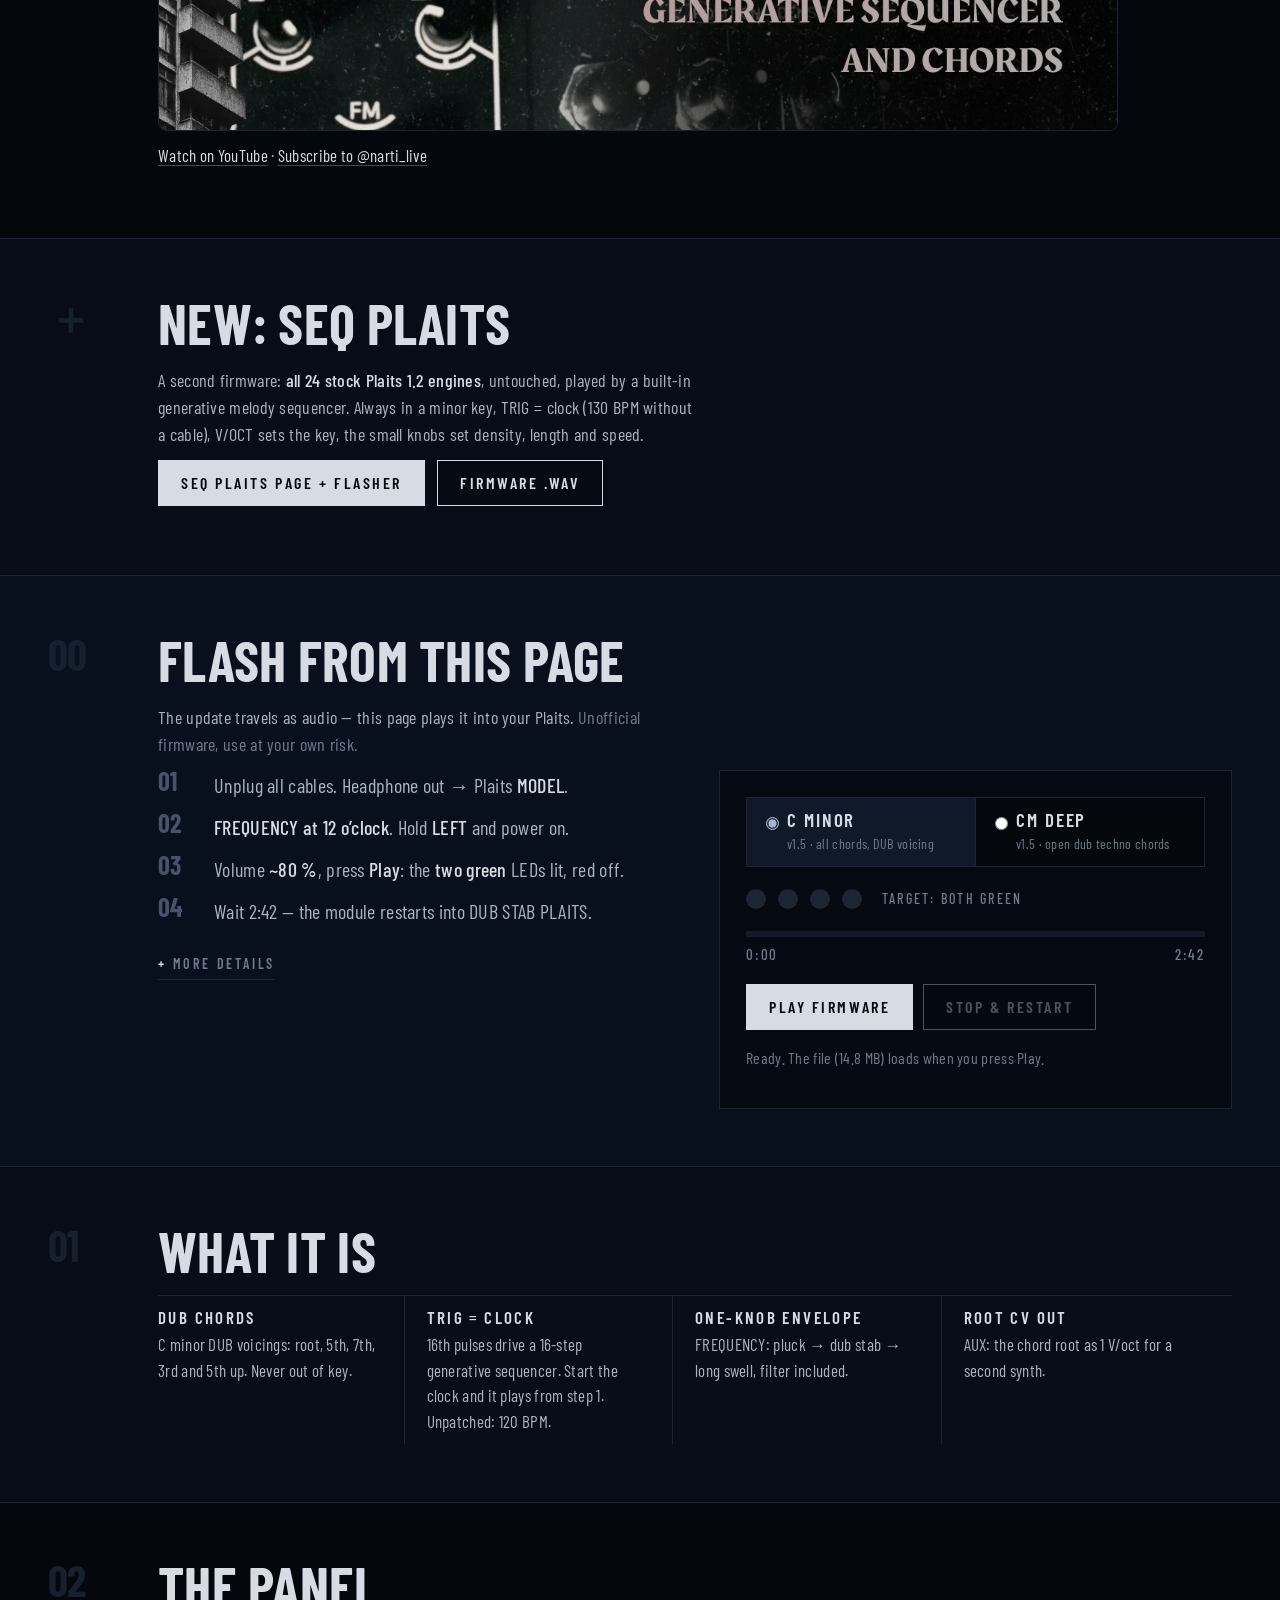
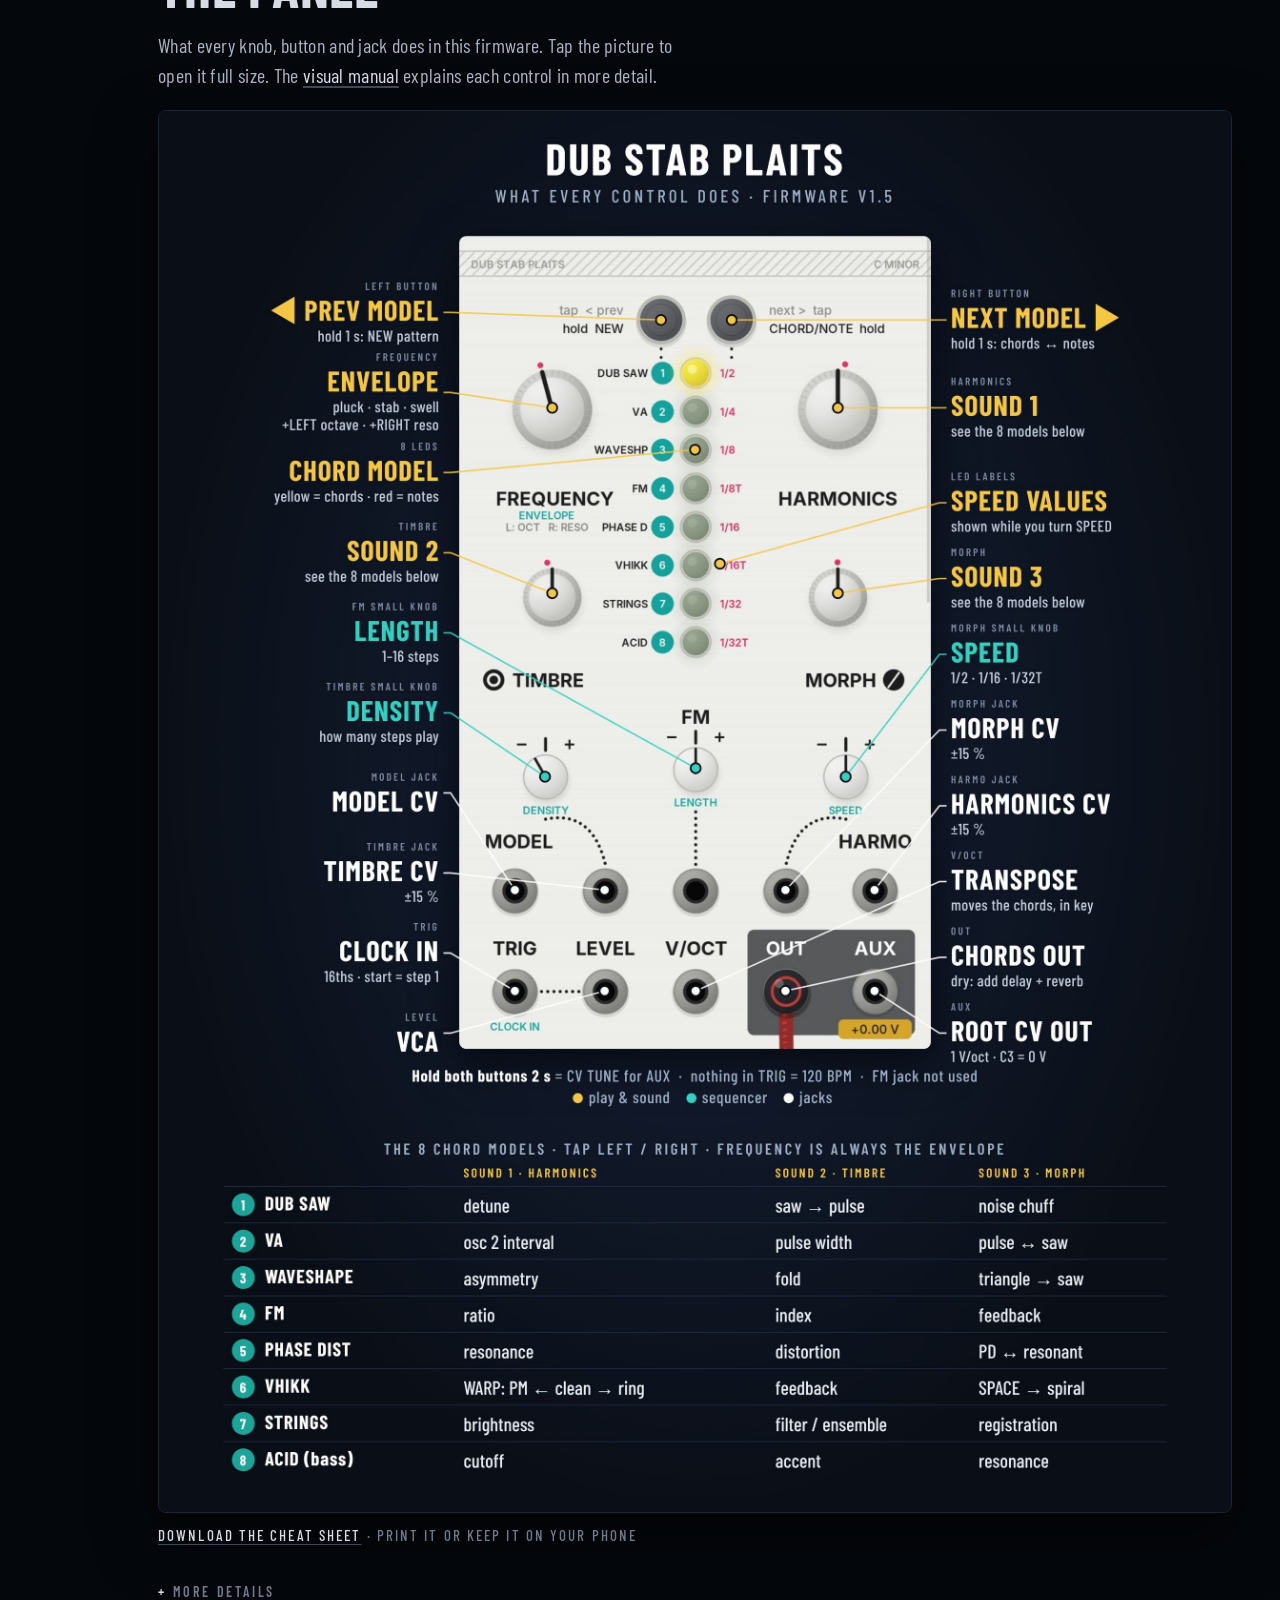
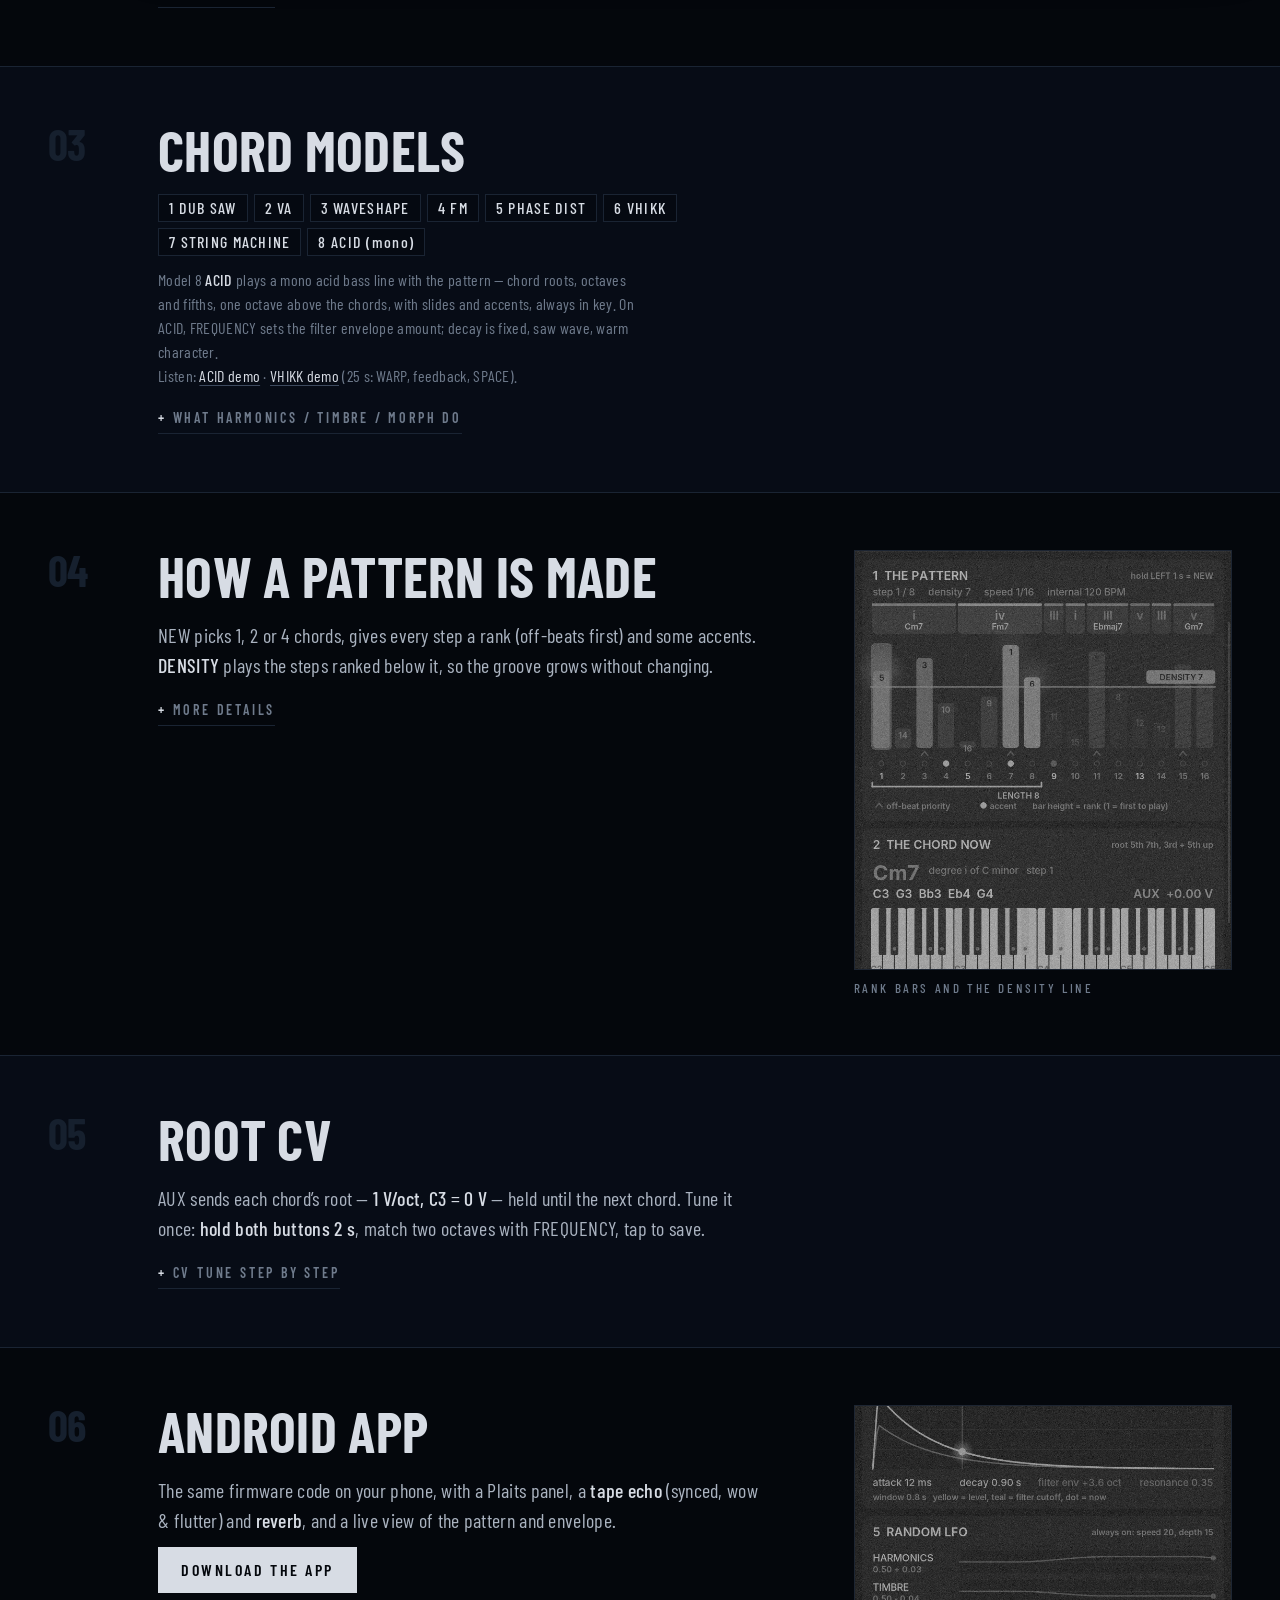
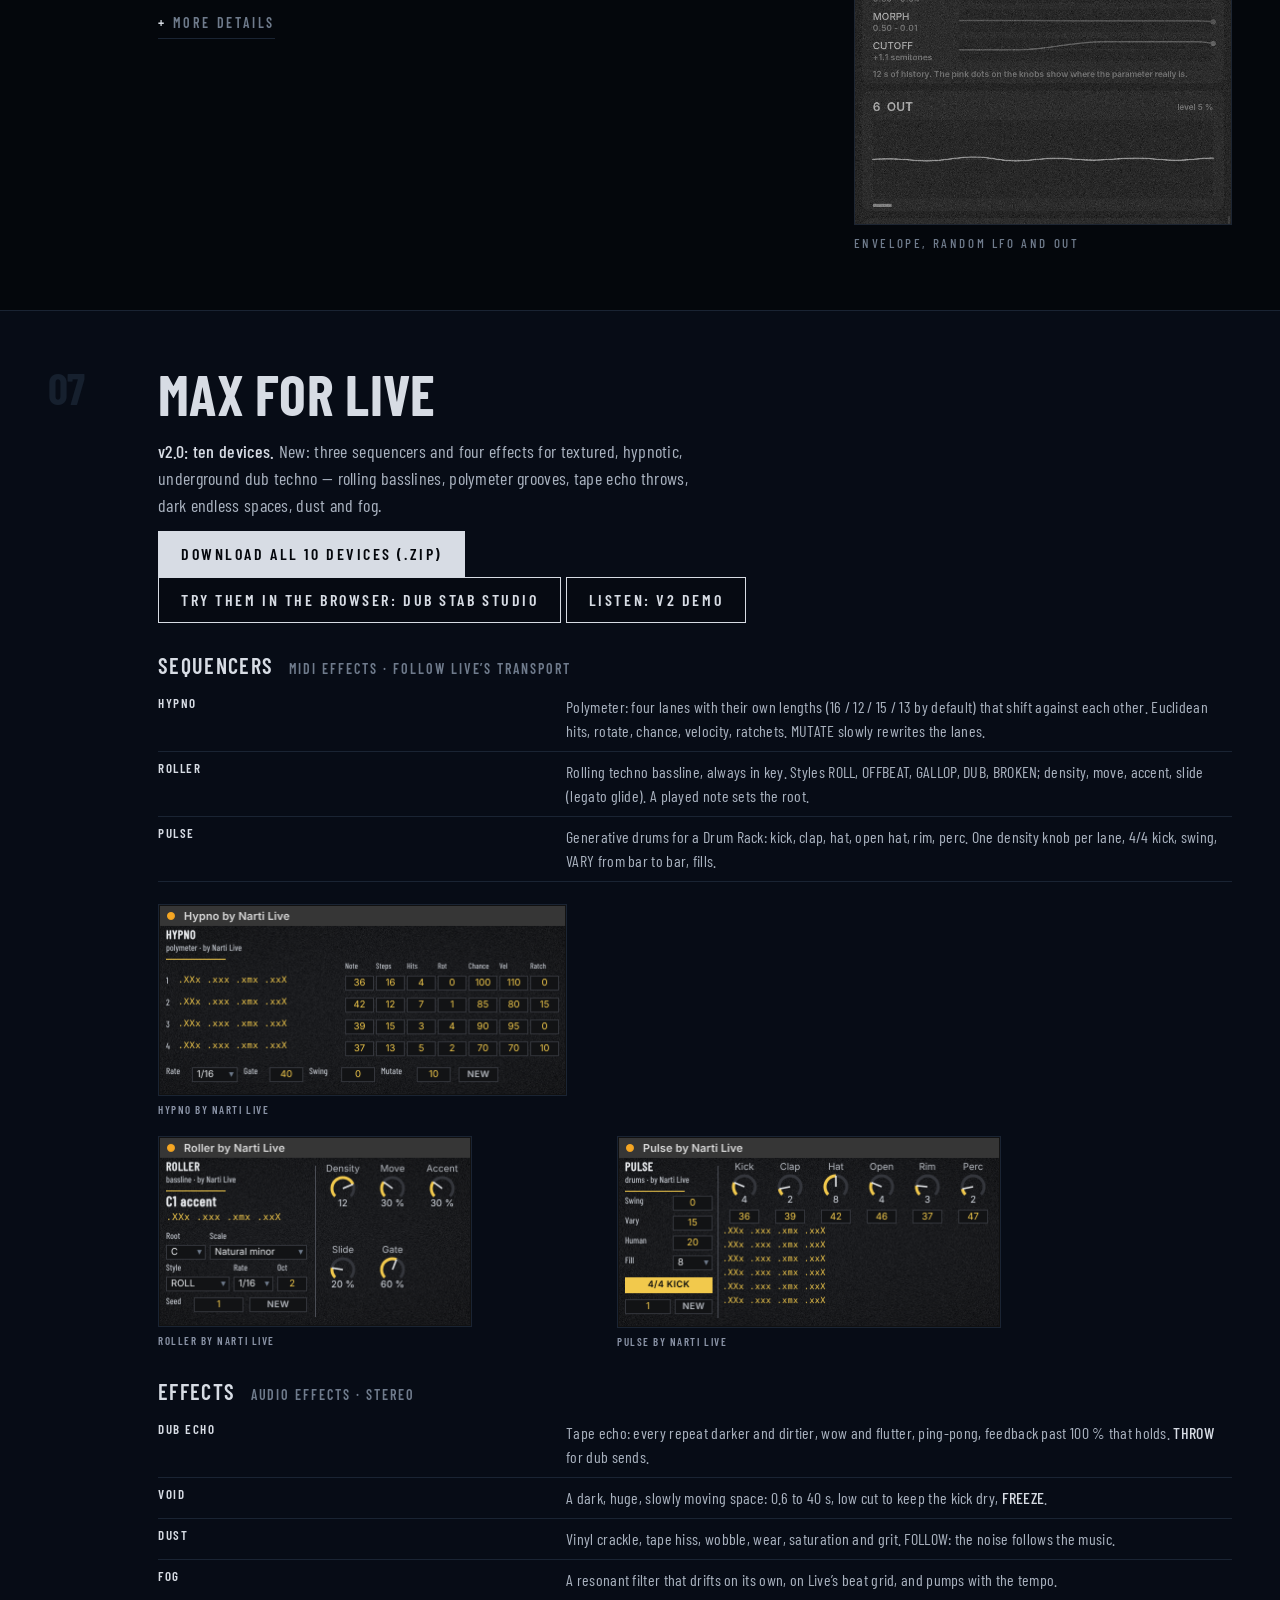
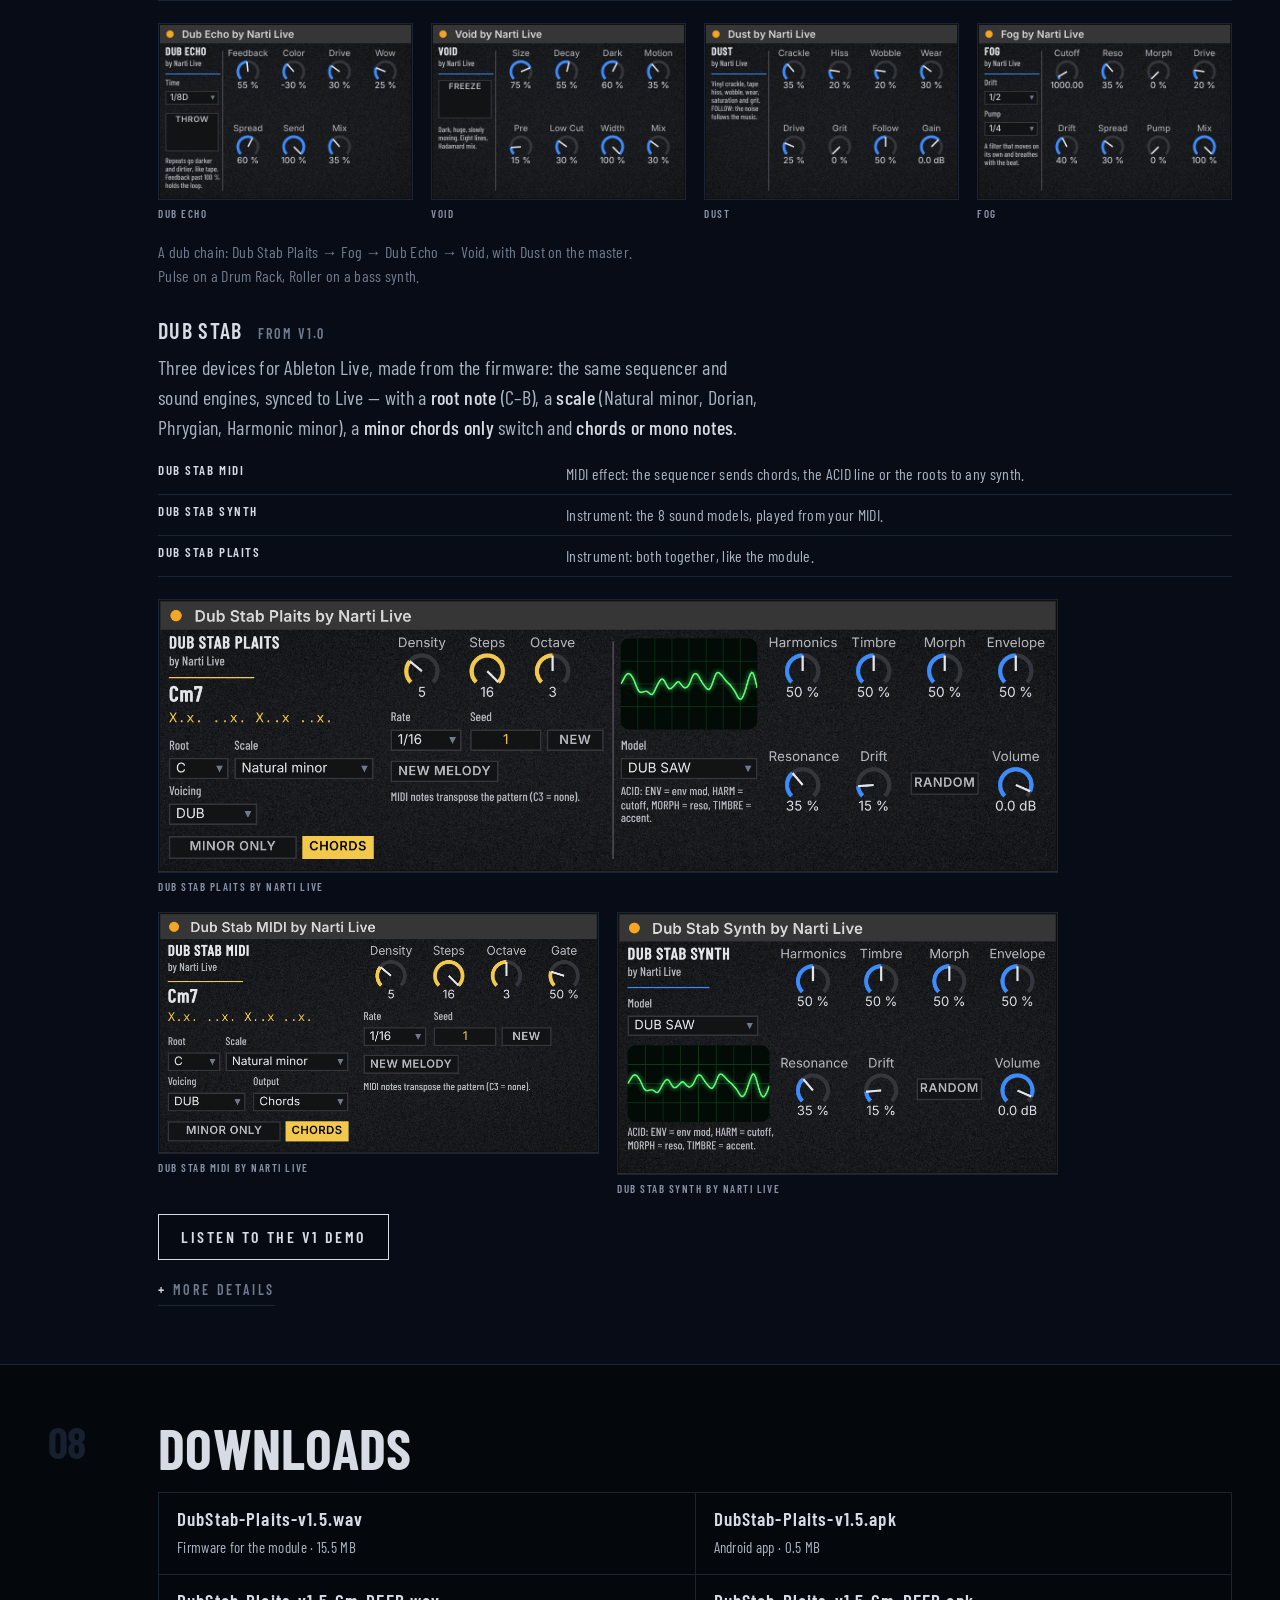
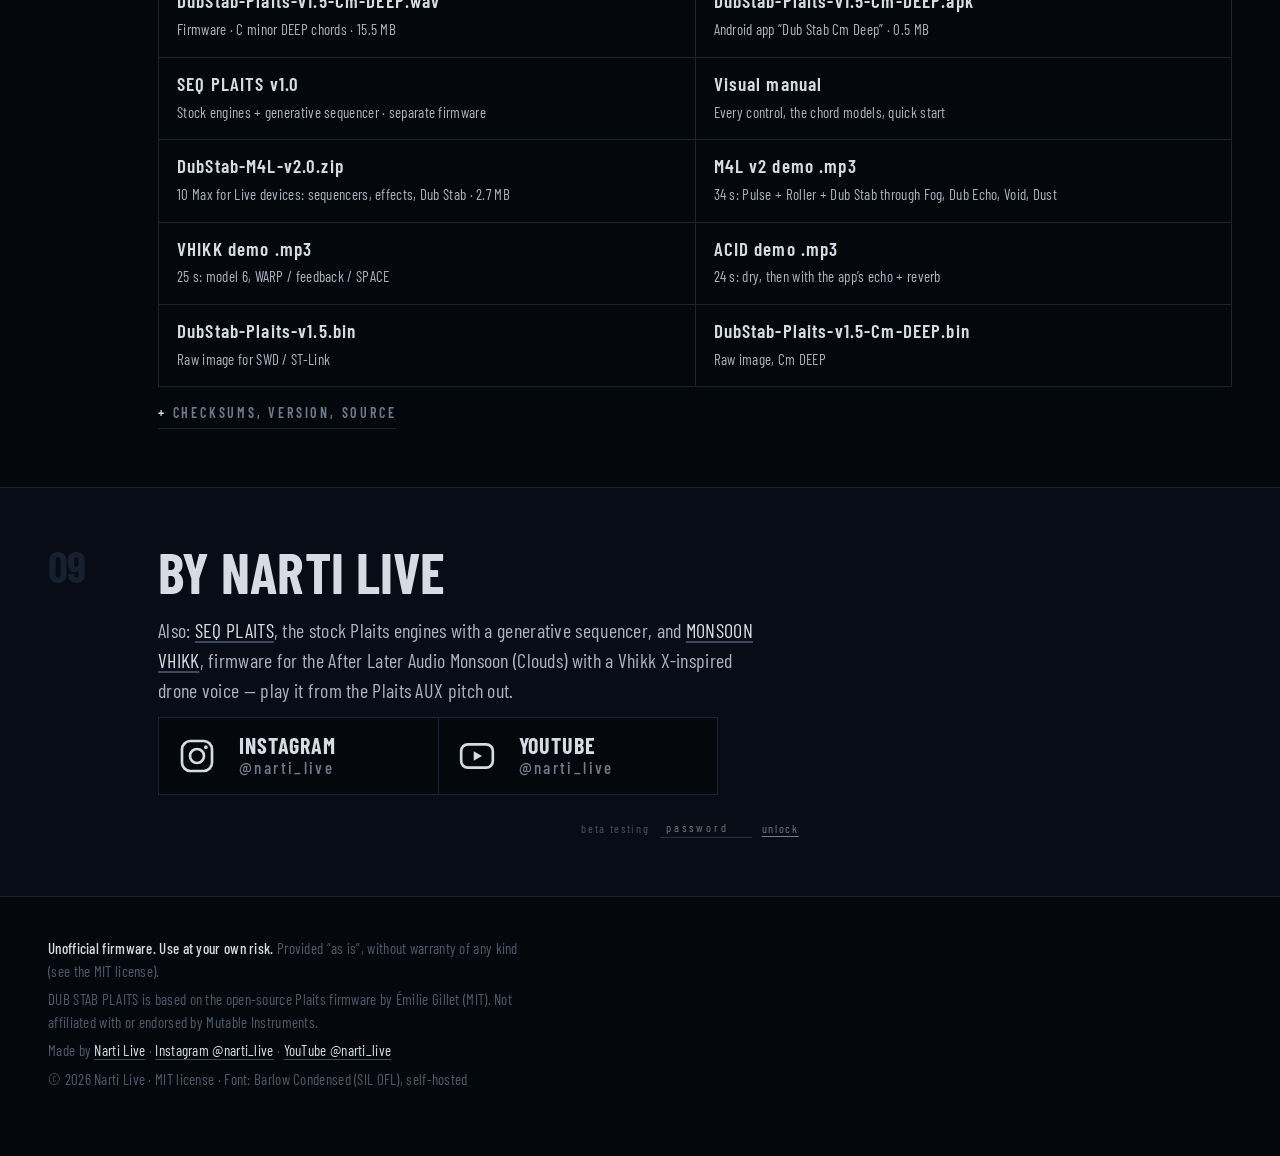
==== commit 04e56fa2: "DUB STAB STUDIO: the M4L devices as a browser app (AudioWorklet, same code) Co-Authored-By: Claude O" ====
--- a/index.html
+++ b/index.html
@@ -35,6 +35,7 @@
       <a href="#app">App</a>
       <a href="#downloads">Download</a>
       <a href="#narti">Narti Live</a>
+      <a href="studio/">Studio</a>
       <a href="seq/">SEQ Plaits</a>
       <a href="monsoon/">Monsoon</a>
     </span>
@@ -53,6 +54,7 @@
       <a class="btn" href="downloads/DubStab-Plaits-v1.5.wav" download>Firmware .wav</a>
       <a class="btn" href="downloads/DubStab-Plaits-v1.5.apk" download>Android app .apk</a>
       <a class="btn" href="#m4l">Max for Live</a>
+      <a class="btn" href="studio/">Play in the browser</a>
       <a class="btn" href="docs/manual/">Manual</a>
     </div>
     <p class="hint">Before flashing: Plaits <b>FREQUENCY knob at 12 o’clock</b>, computer volume around <b>80 %</b>. While it plays, the level meter
@@ -278,7 +280,7 @@
   <div class="body">
     <h2>Max for Live</h2>
     <p class="lede-s"><b>v2.0: ten devices.</b> New: three sequencers and four effects for textured, hypnotic, underground dub techno — rolling basslines, polymeter grooves, tape echo throws, dark endless spaces, dust and fog.</p>
-    <p><a class="btn solid" href="downloads/DubStab-M4L-v2.0.zip" download>Download all 10 devices (.zip)</a> <a class="btn" href="downloads/DubStab-M4L-v2.0-demo.mp3">Listen: v2 demo</a></p>
+    <p><a class="btn solid" href="downloads/DubStab-M4L-v2.0.zip" download>Download all 10 devices (.zip)</a> <a class="btn" href="studio/">Try them in the browser: DUB STAB STUDIO</a> <a class="btn" href="downloads/DubStab-M4L-v2.0-demo.mp3">Listen: v2 demo</a></p>
     <h3 class="m4l-h">Sequencers <span>MIDI effects · follow Live’s transport</span></h3>
     <table class="spec compact">
       <tr><th>Hypno</th><td>Polymeter: four lanes with their own lengths (16 / 12 / 15 / 13 by default) that shift against each other. Euclidean hits, rotate, chance, velocity, ratchets. MUTATE slowly rewrites the lanes.</td></tr>
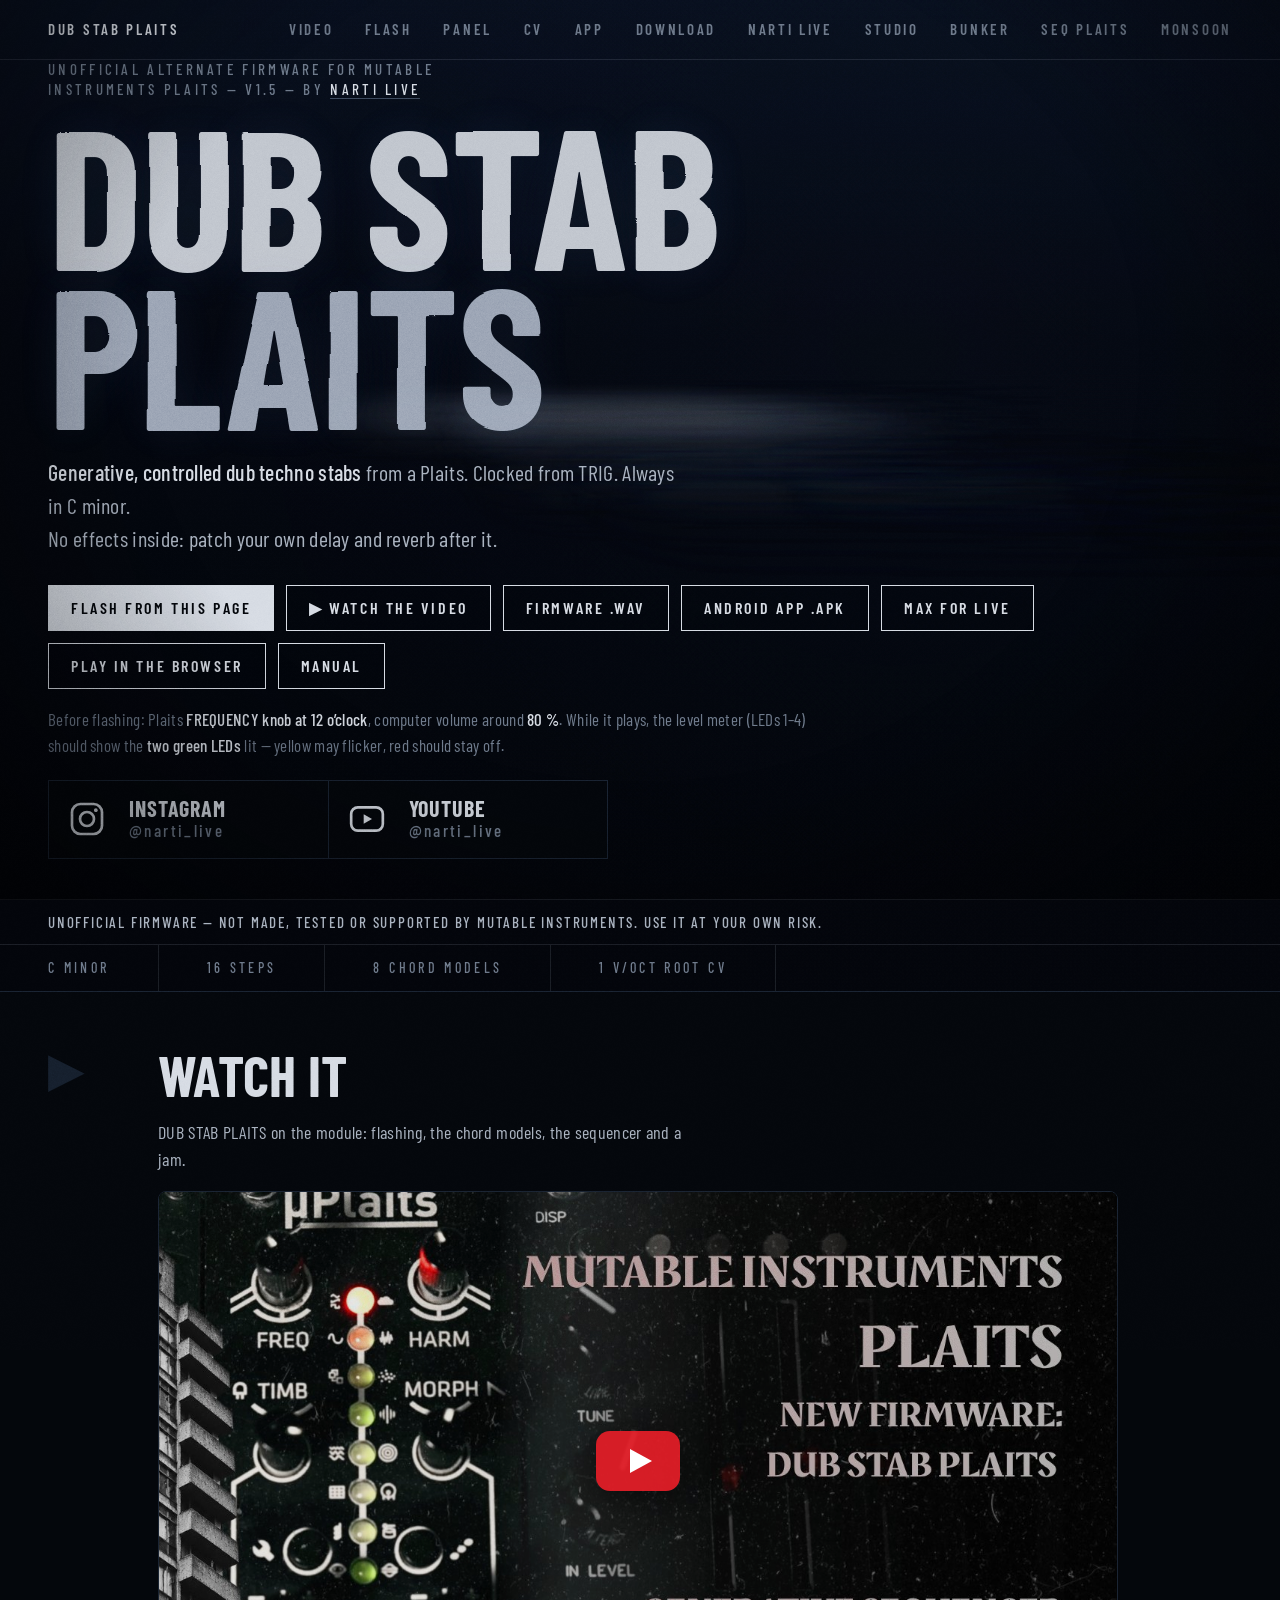
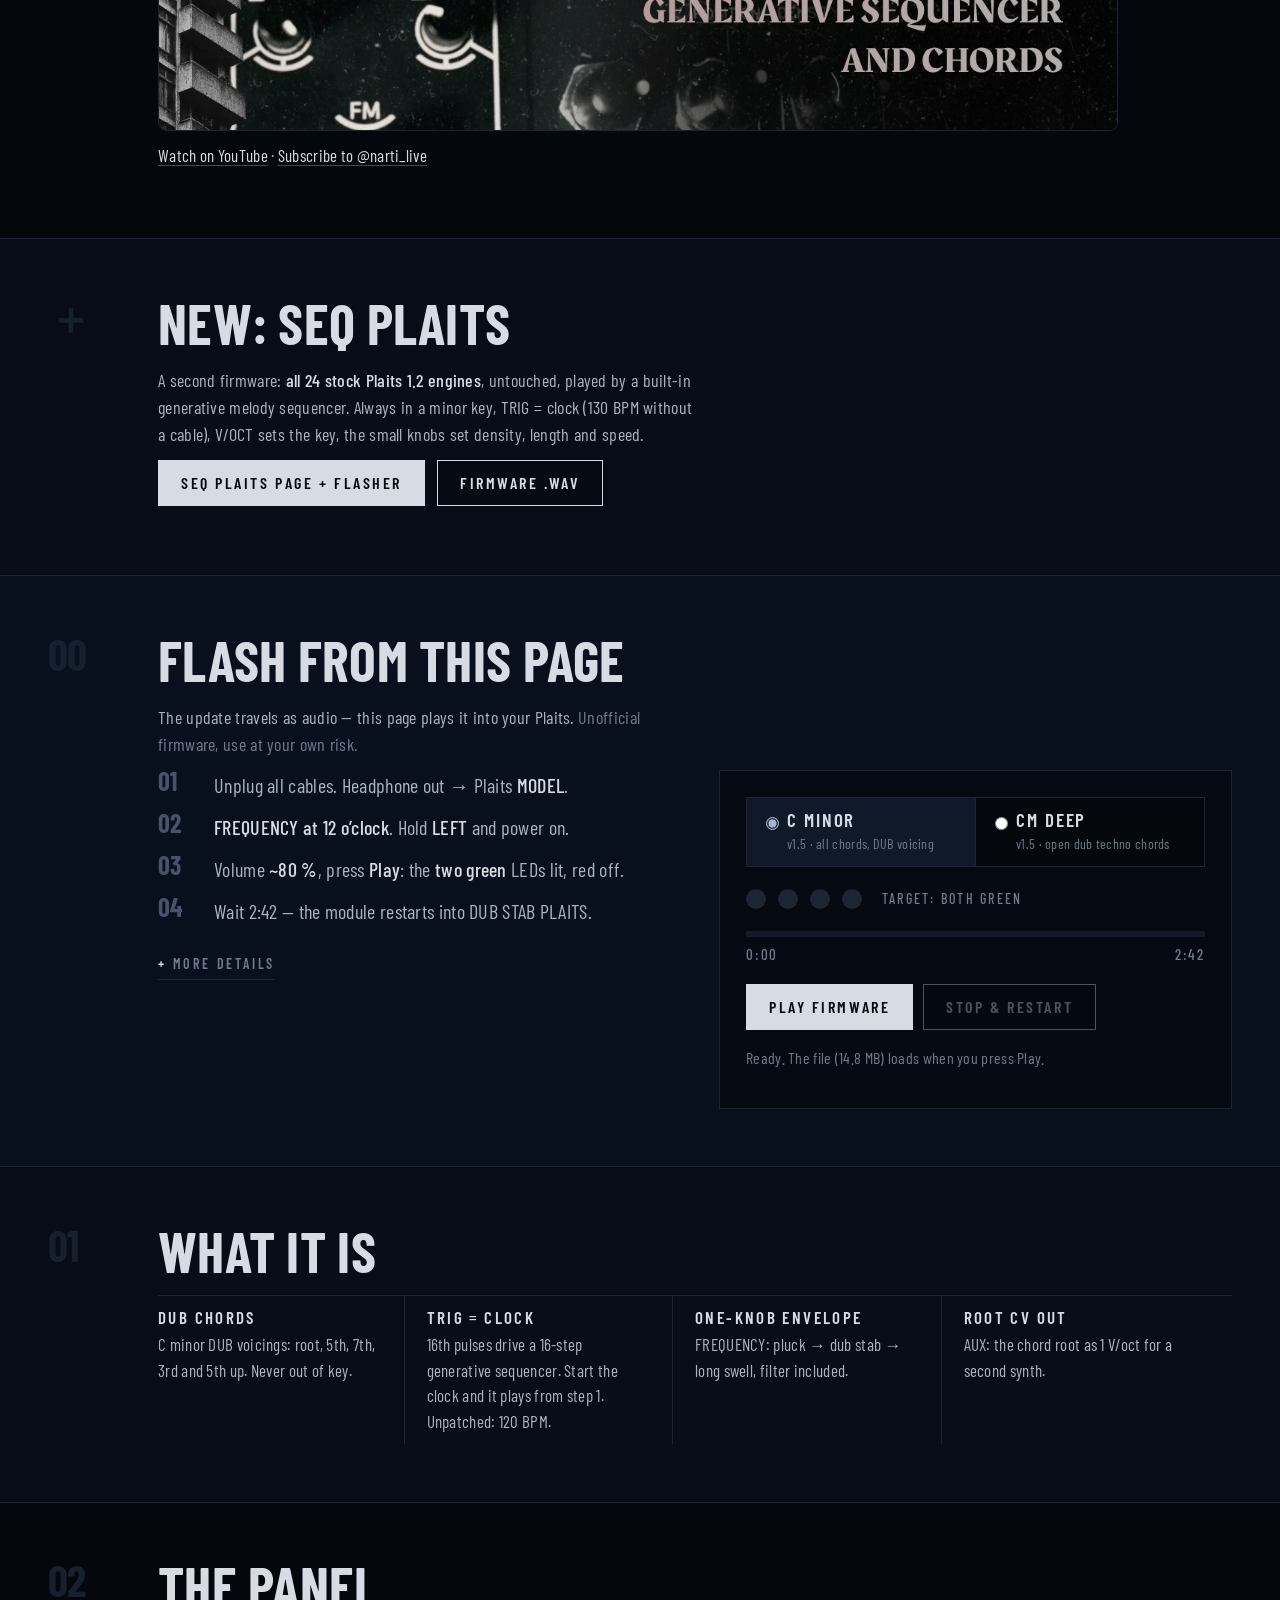
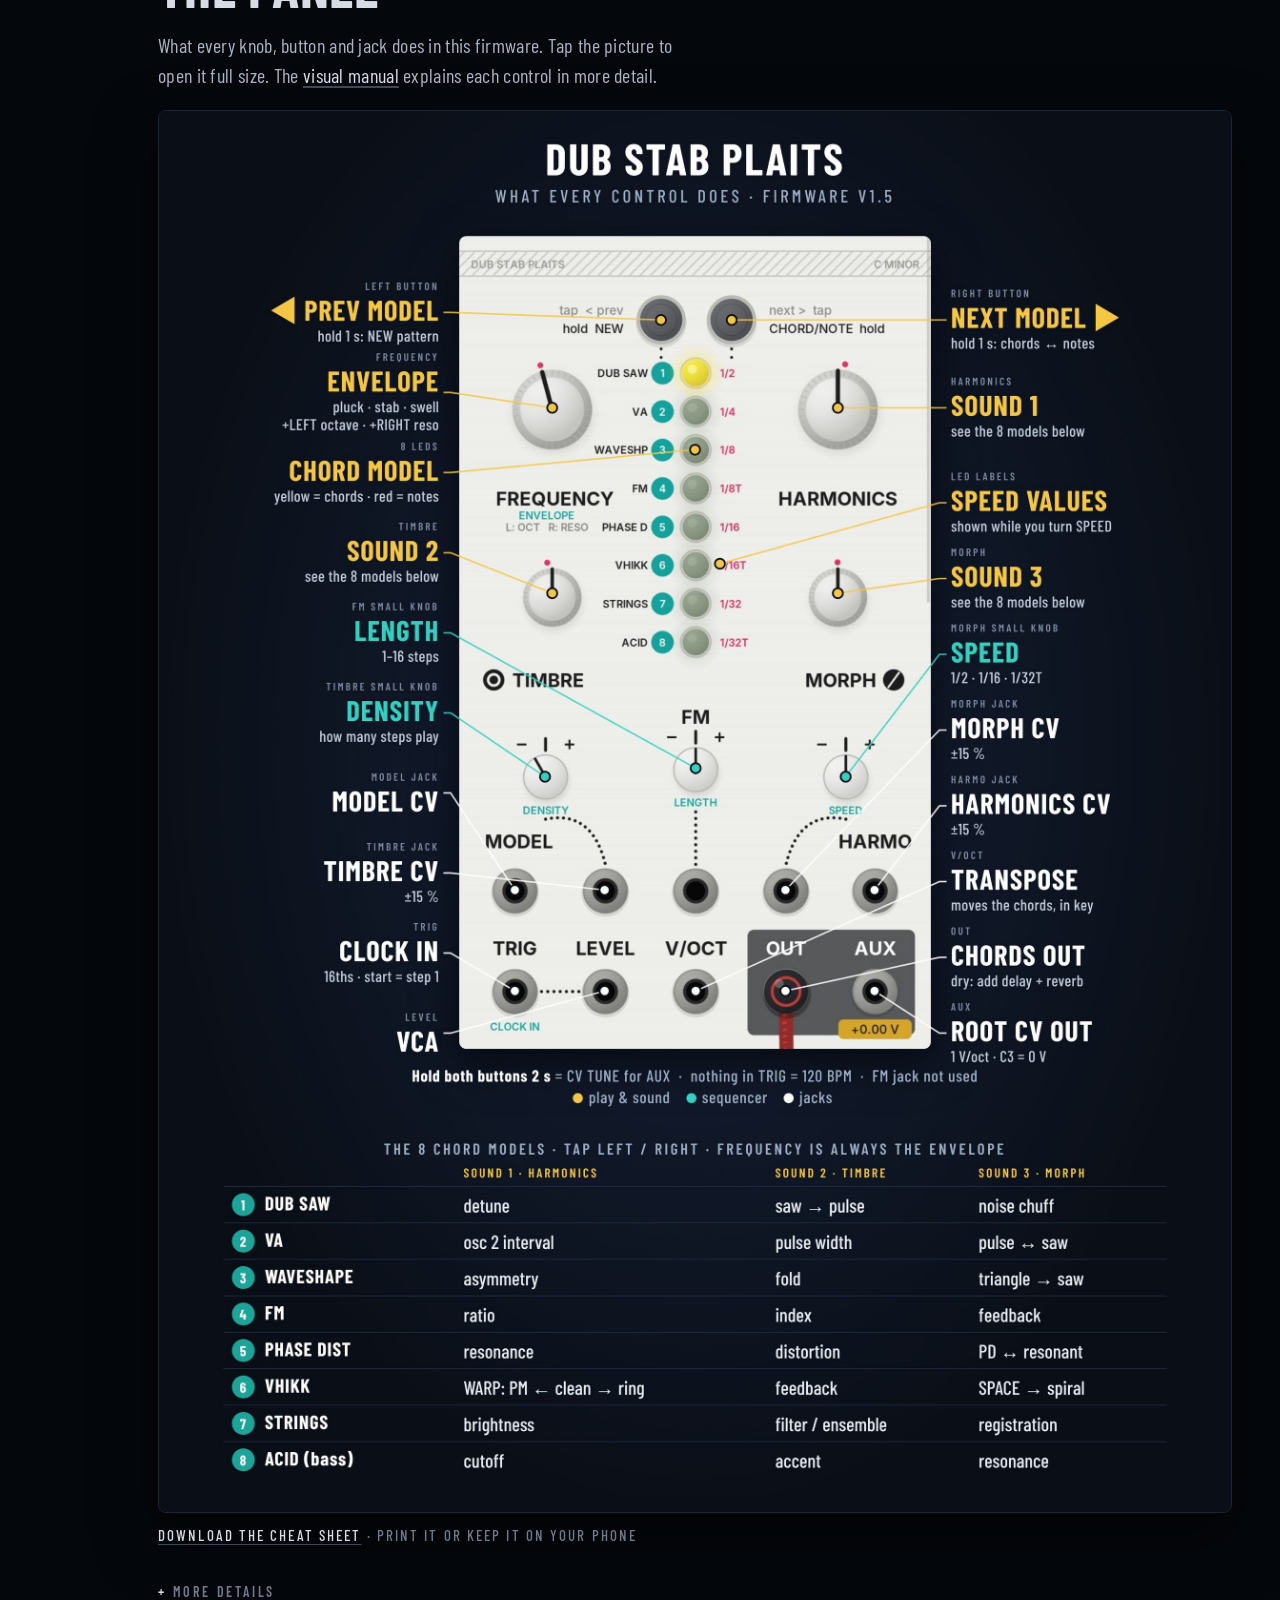
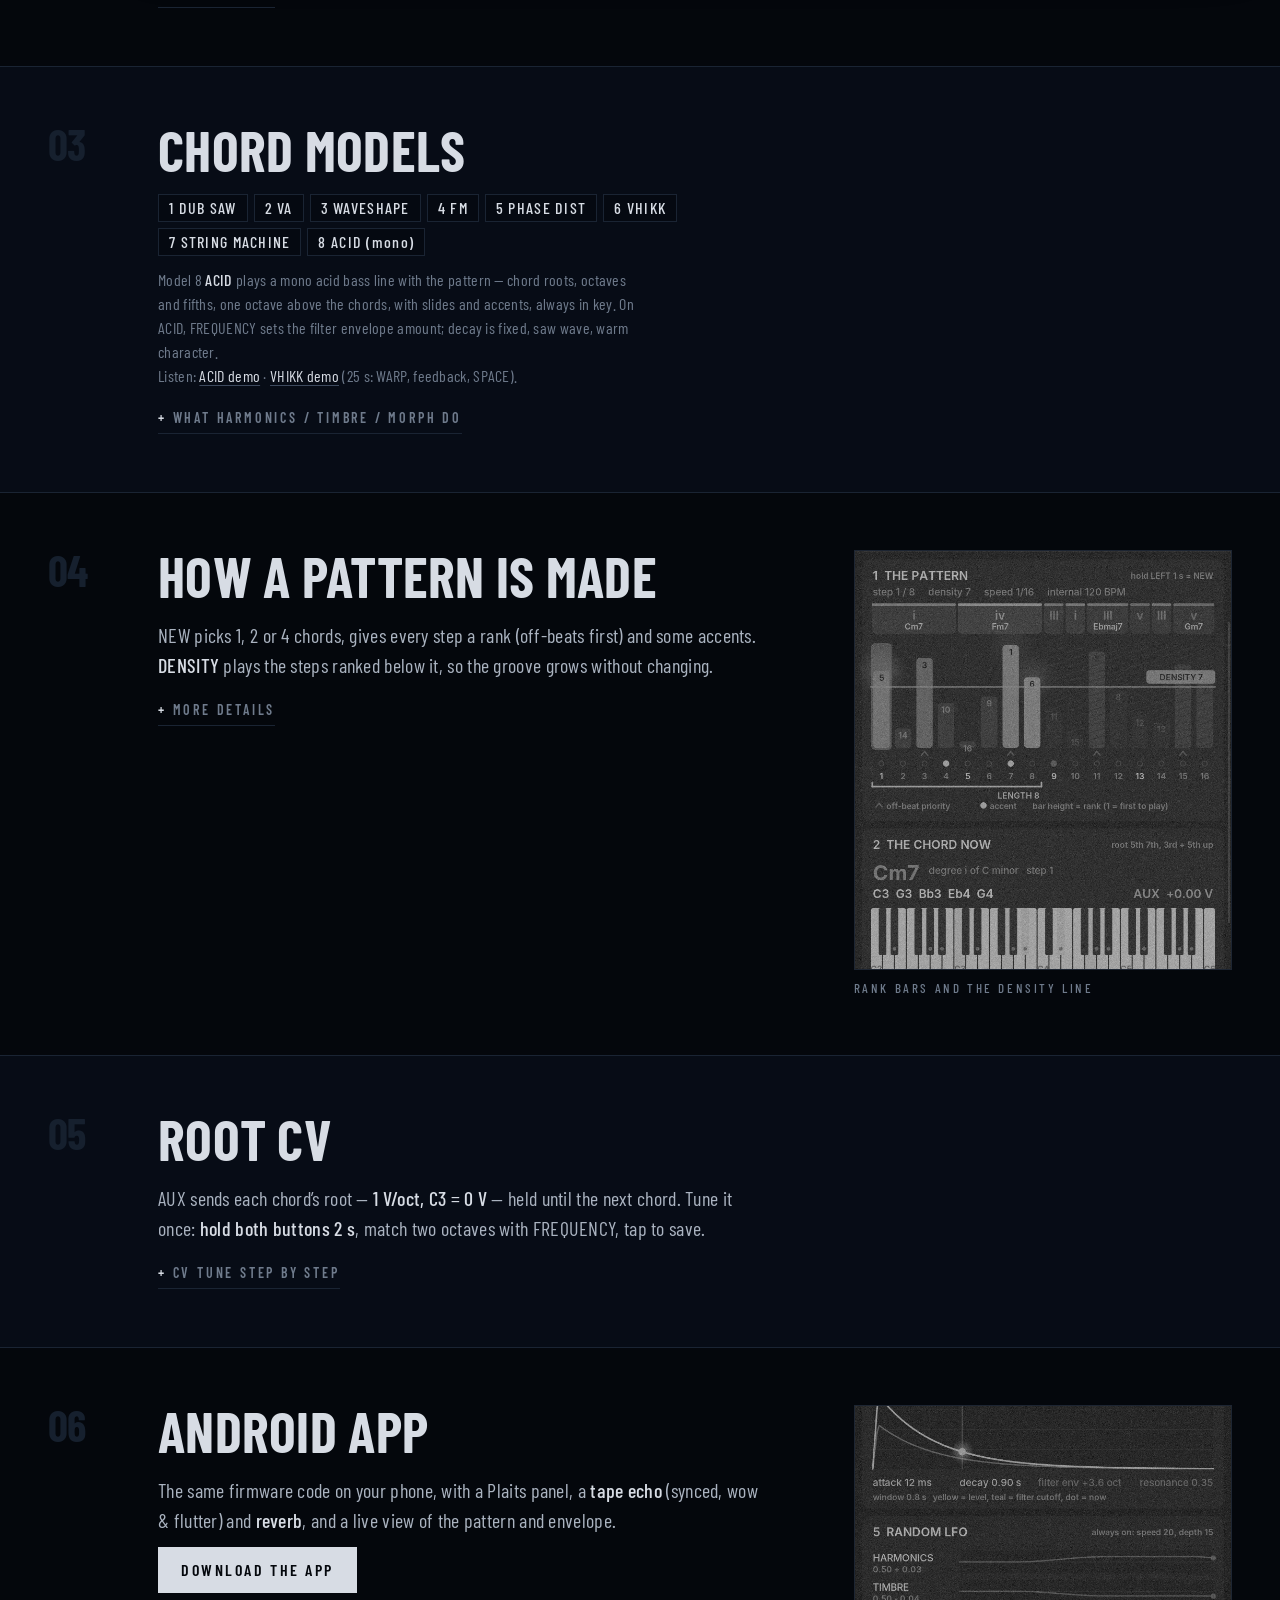
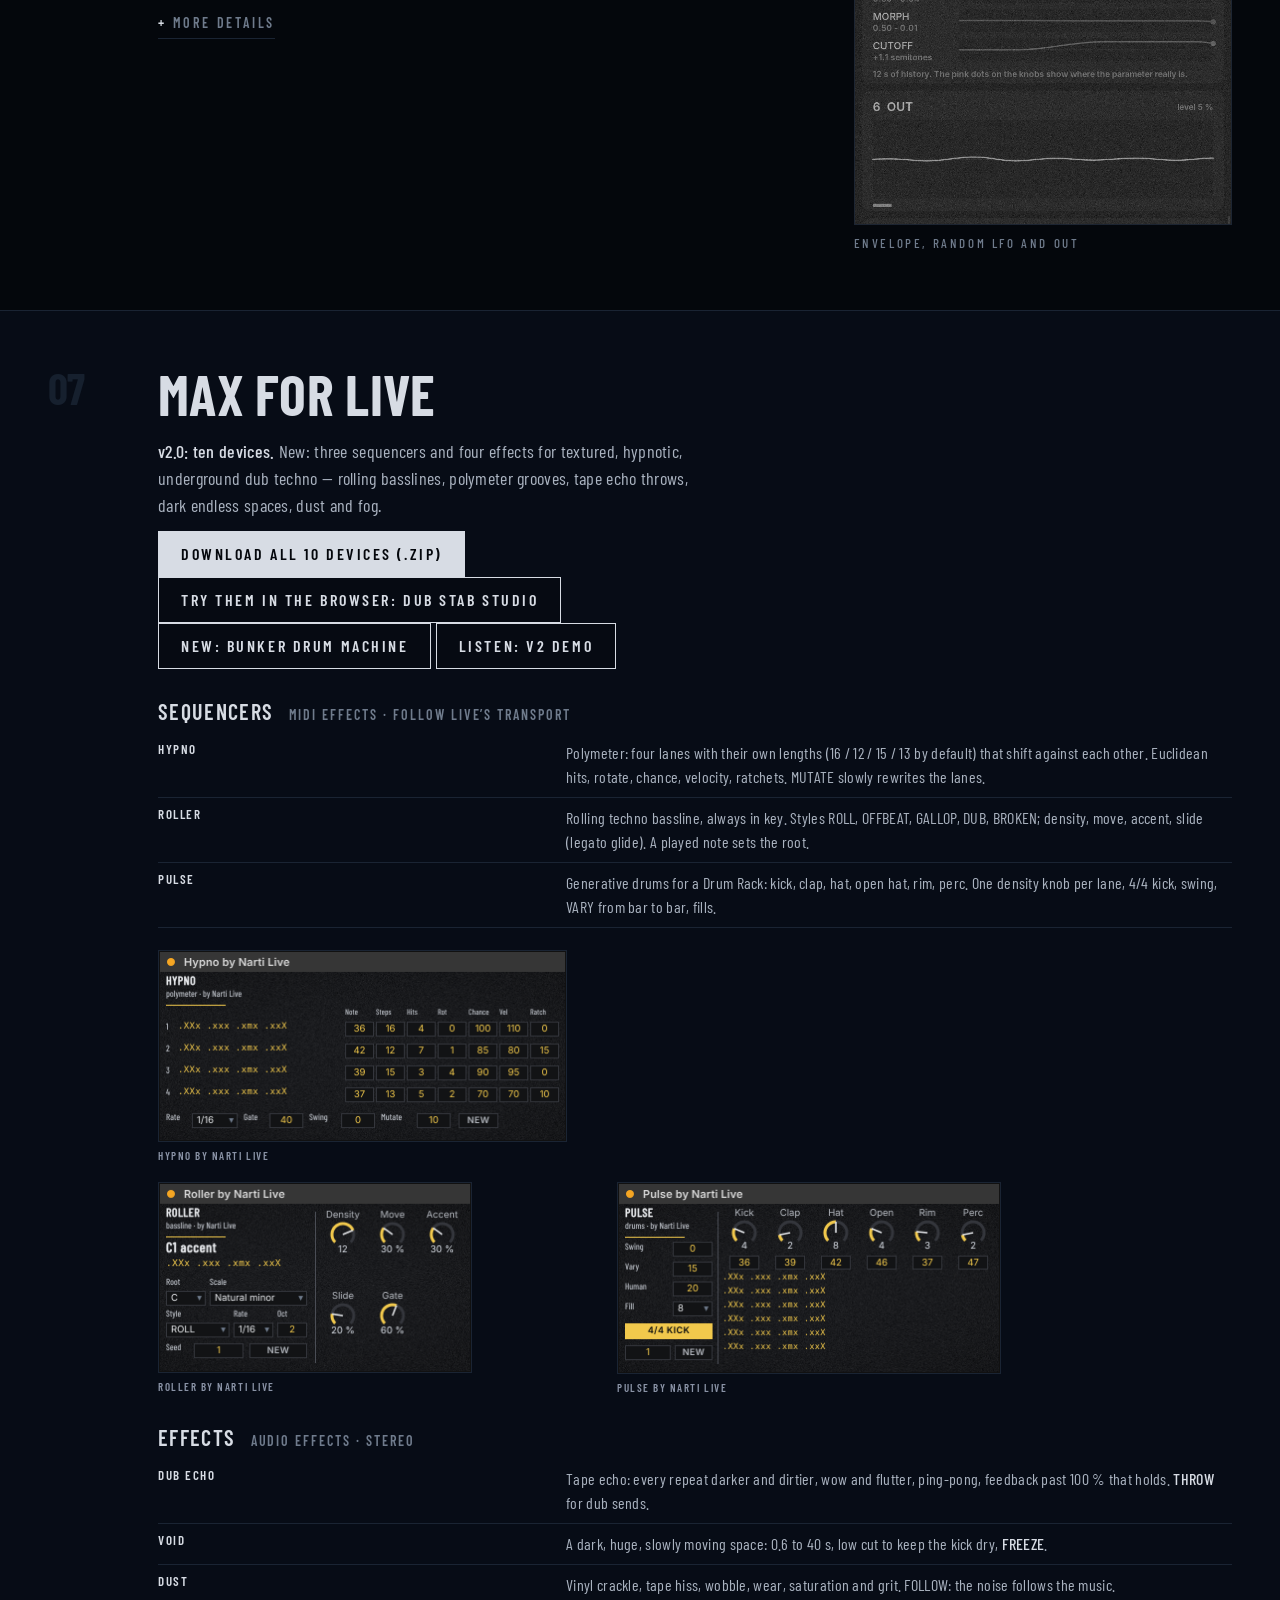
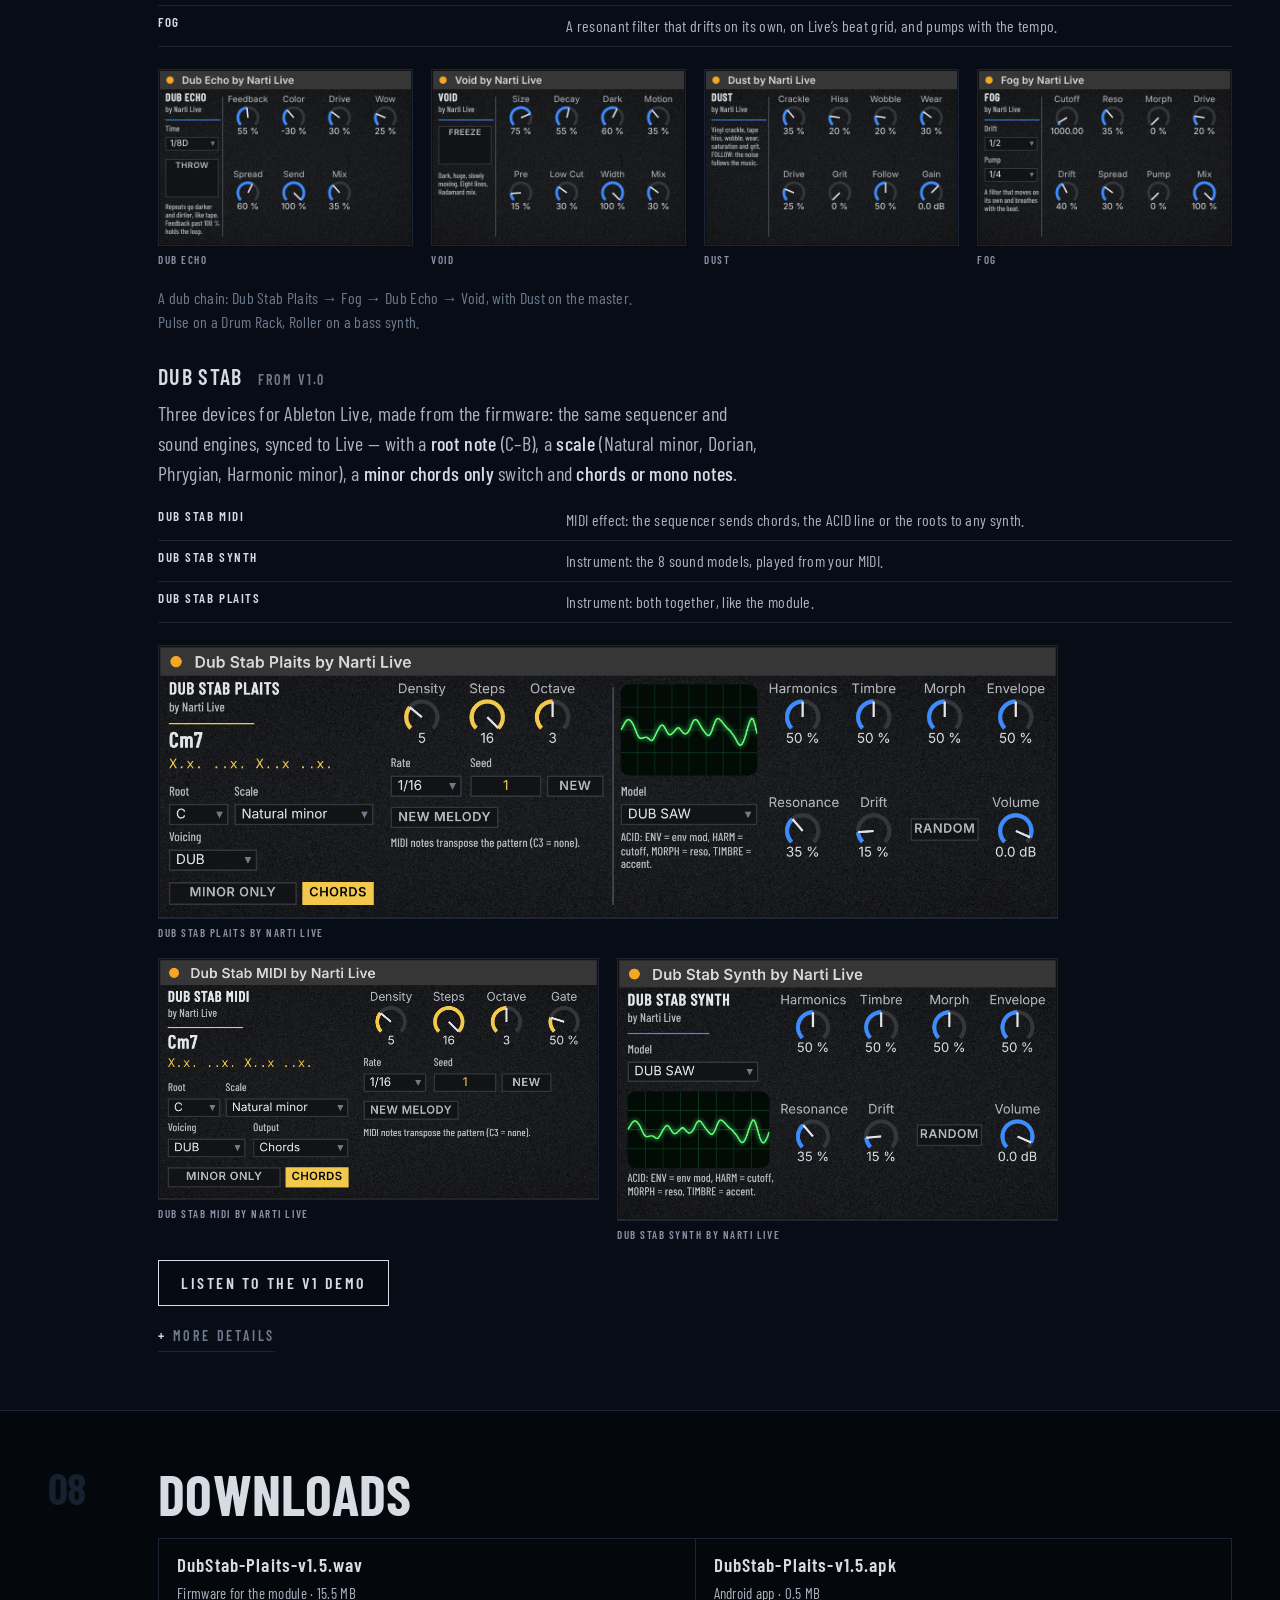
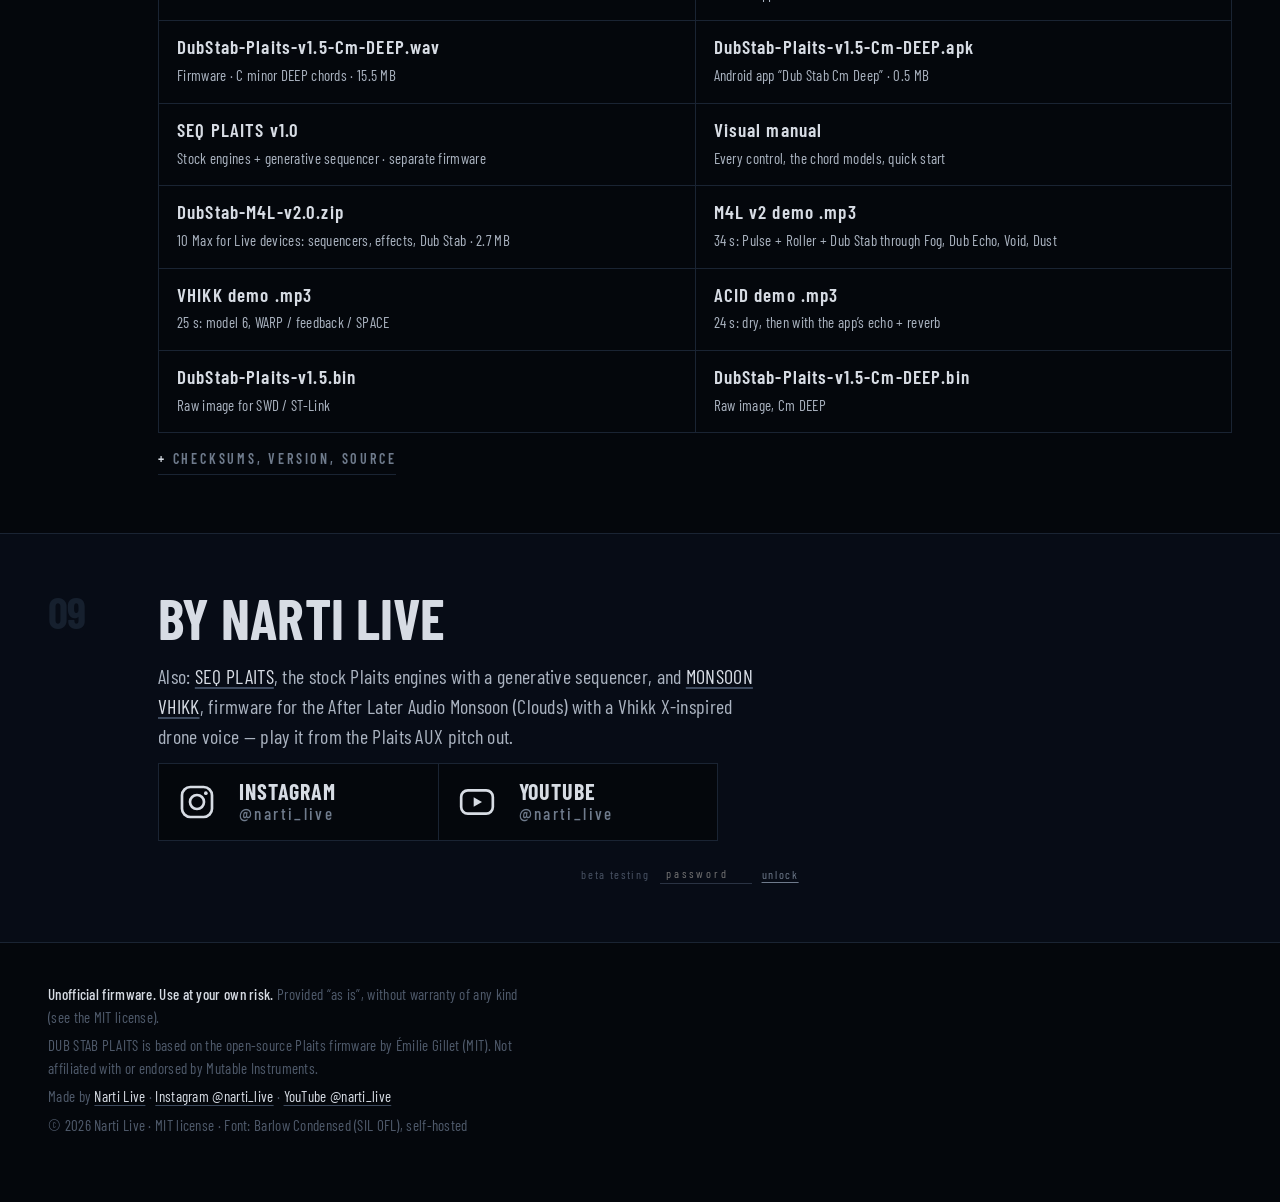
==== commit de06ae6c: "BUNKER: browser drum machine (808-909 morphing, Tanzbar/Syncussion-style voices, kick rumble, p-lock" ====
--- a/index.html
+++ b/index.html
@@ -36,6 +36,7 @@
       <a href="#downloads">Download</a>
       <a href="#narti">Narti Live</a>
       <a href="studio/">Studio</a>
+      <a href="bunker/">Bunker</a>
       <a href="seq/">SEQ Plaits</a>
       <a href="monsoon/">Monsoon</a>
     </span>
@@ -280,7 +281,7 @@
   <div class="body">
     <h2>Max for Live</h2>
     <p class="lede-s"><b>v2.0: ten devices.</b> New: three sequencers and four effects for textured, hypnotic, underground dub techno — rolling basslines, polymeter grooves, tape echo throws, dark endless spaces, dust and fog.</p>
-    <p><a class="btn solid" href="downloads/DubStab-M4L-v2.0.zip" download>Download all 10 devices (.zip)</a> <a class="btn" href="studio/">Try them in the browser: DUB STAB STUDIO</a> <a class="btn" href="downloads/DubStab-M4L-v2.0-demo.mp3">Listen: v2 demo</a></p>
+    <p><a class="btn solid" href="downloads/DubStab-M4L-v2.0.zip" download>Download all 10 devices (.zip)</a> <a class="btn" href="studio/">Try them in the browser: DUB STAB STUDIO</a> <a class="btn" href="bunker/">New: BUNKER drum machine</a> <a class="btn" href="downloads/DubStab-M4L-v2.0-demo.mp3">Listen: v2 demo</a></p>
     <h3 class="m4l-h">Sequencers <span>MIDI effects · follow Live’s transport</span></h3>
     <table class="spec compact">
       <tr><th>Hypno</th><td>Polymeter: four lanes with their own lengths (16 / 12 / 15 / 13 by default) that shift against each other. Euclidean hits, rotate, chance, velocity, ratchets. MUTATE slowly rewrites the lanes.</td></tr>
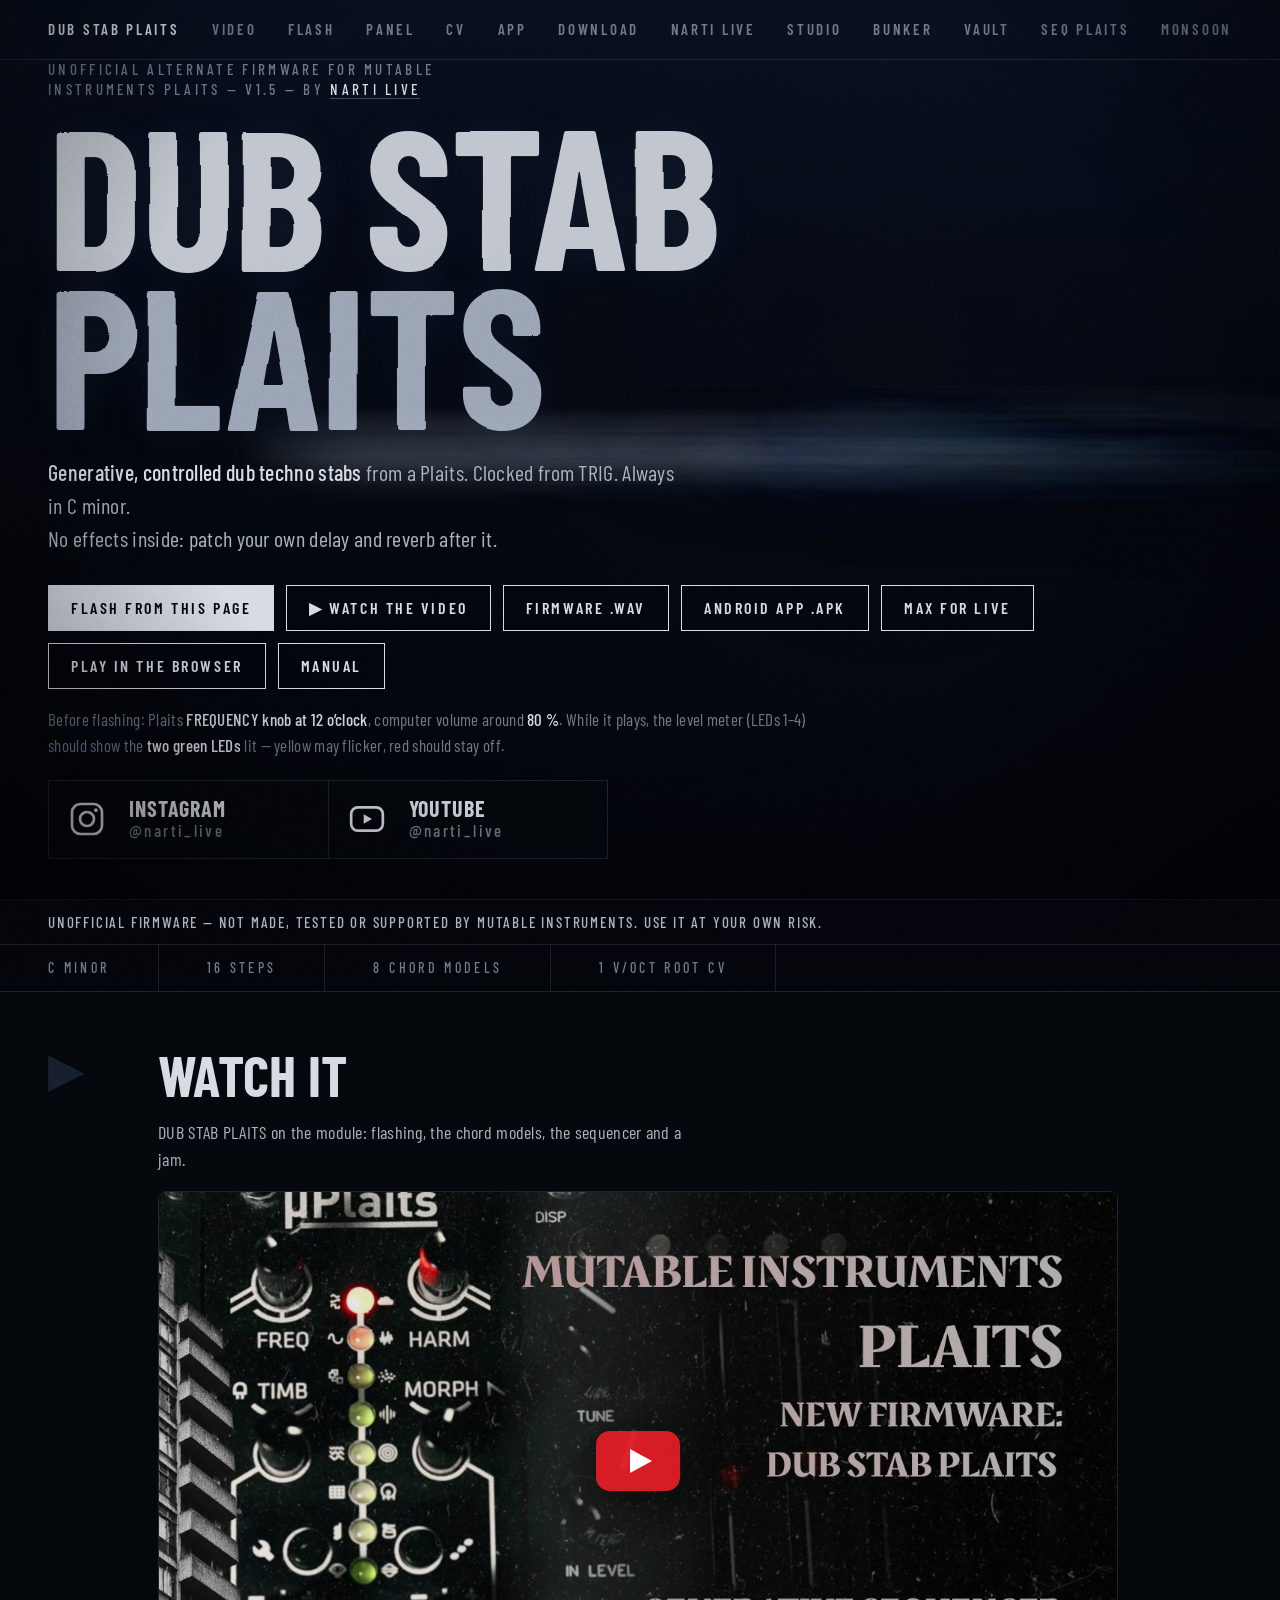
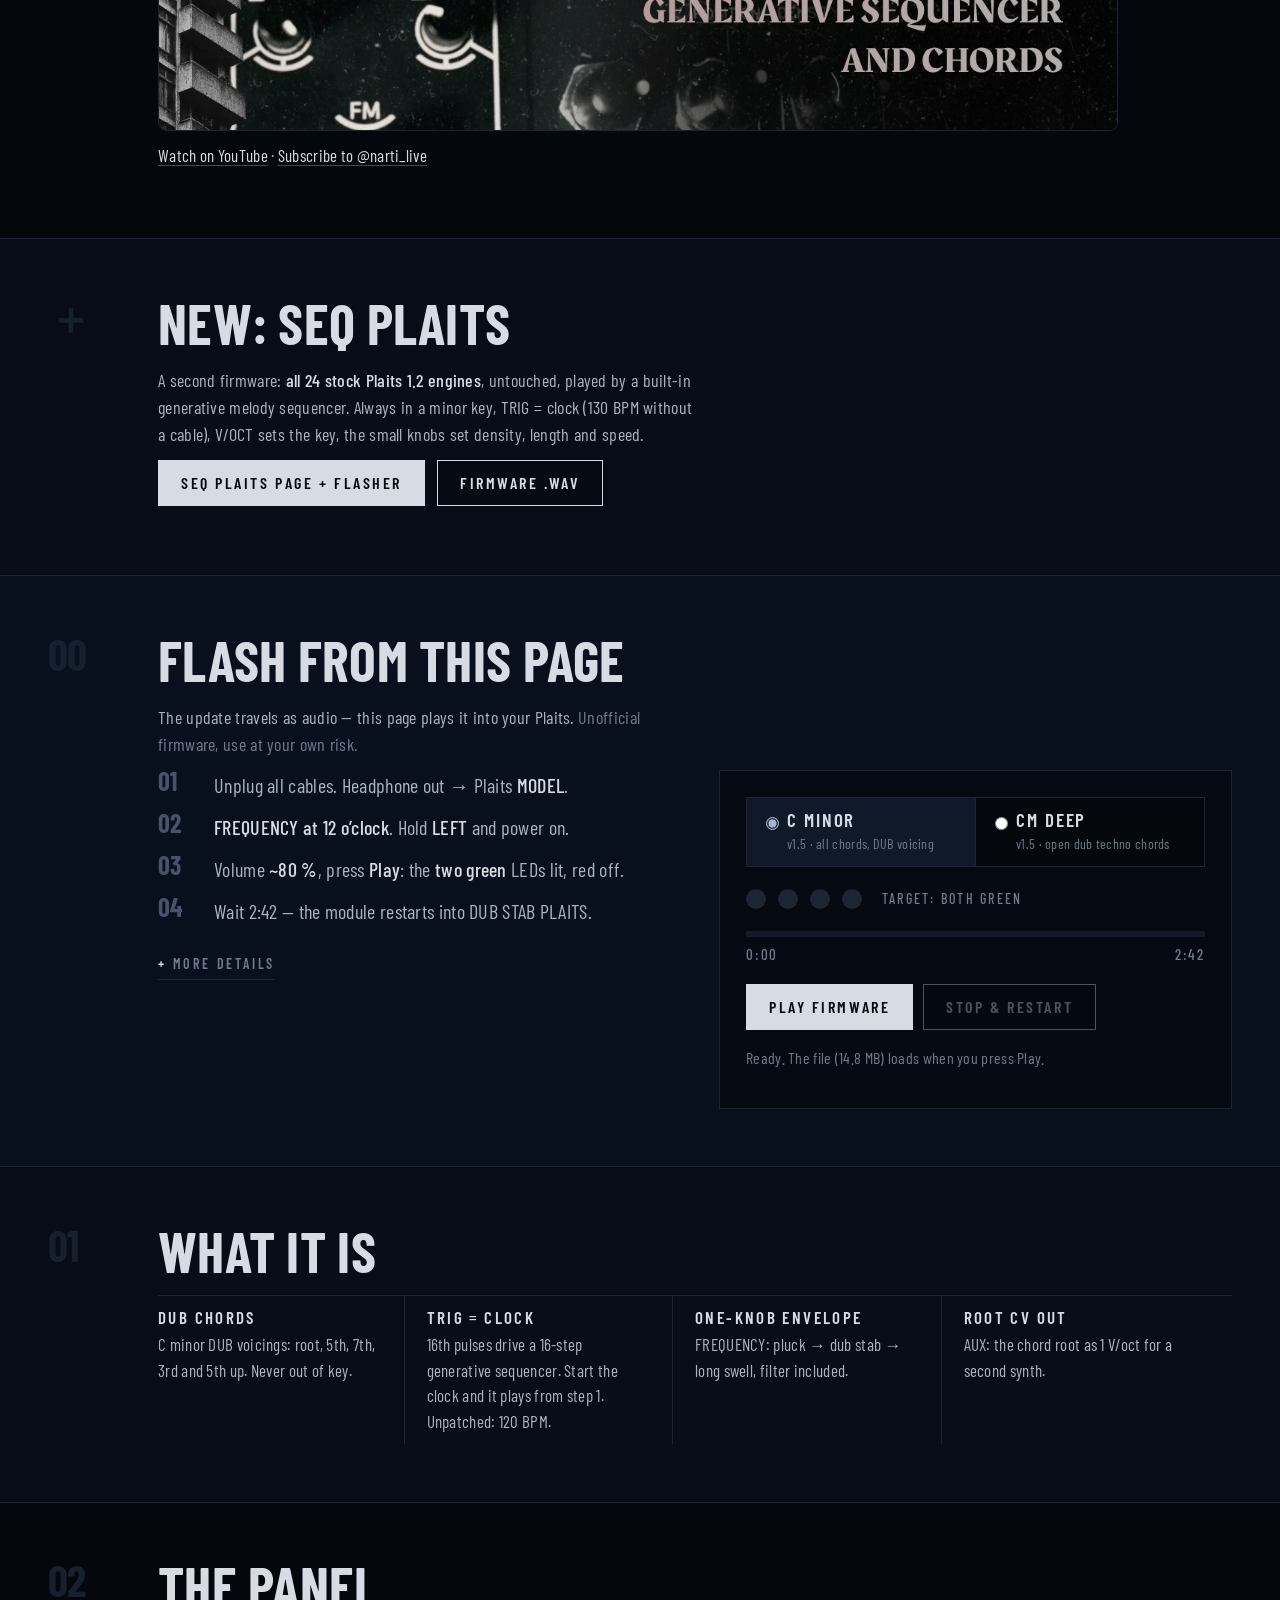
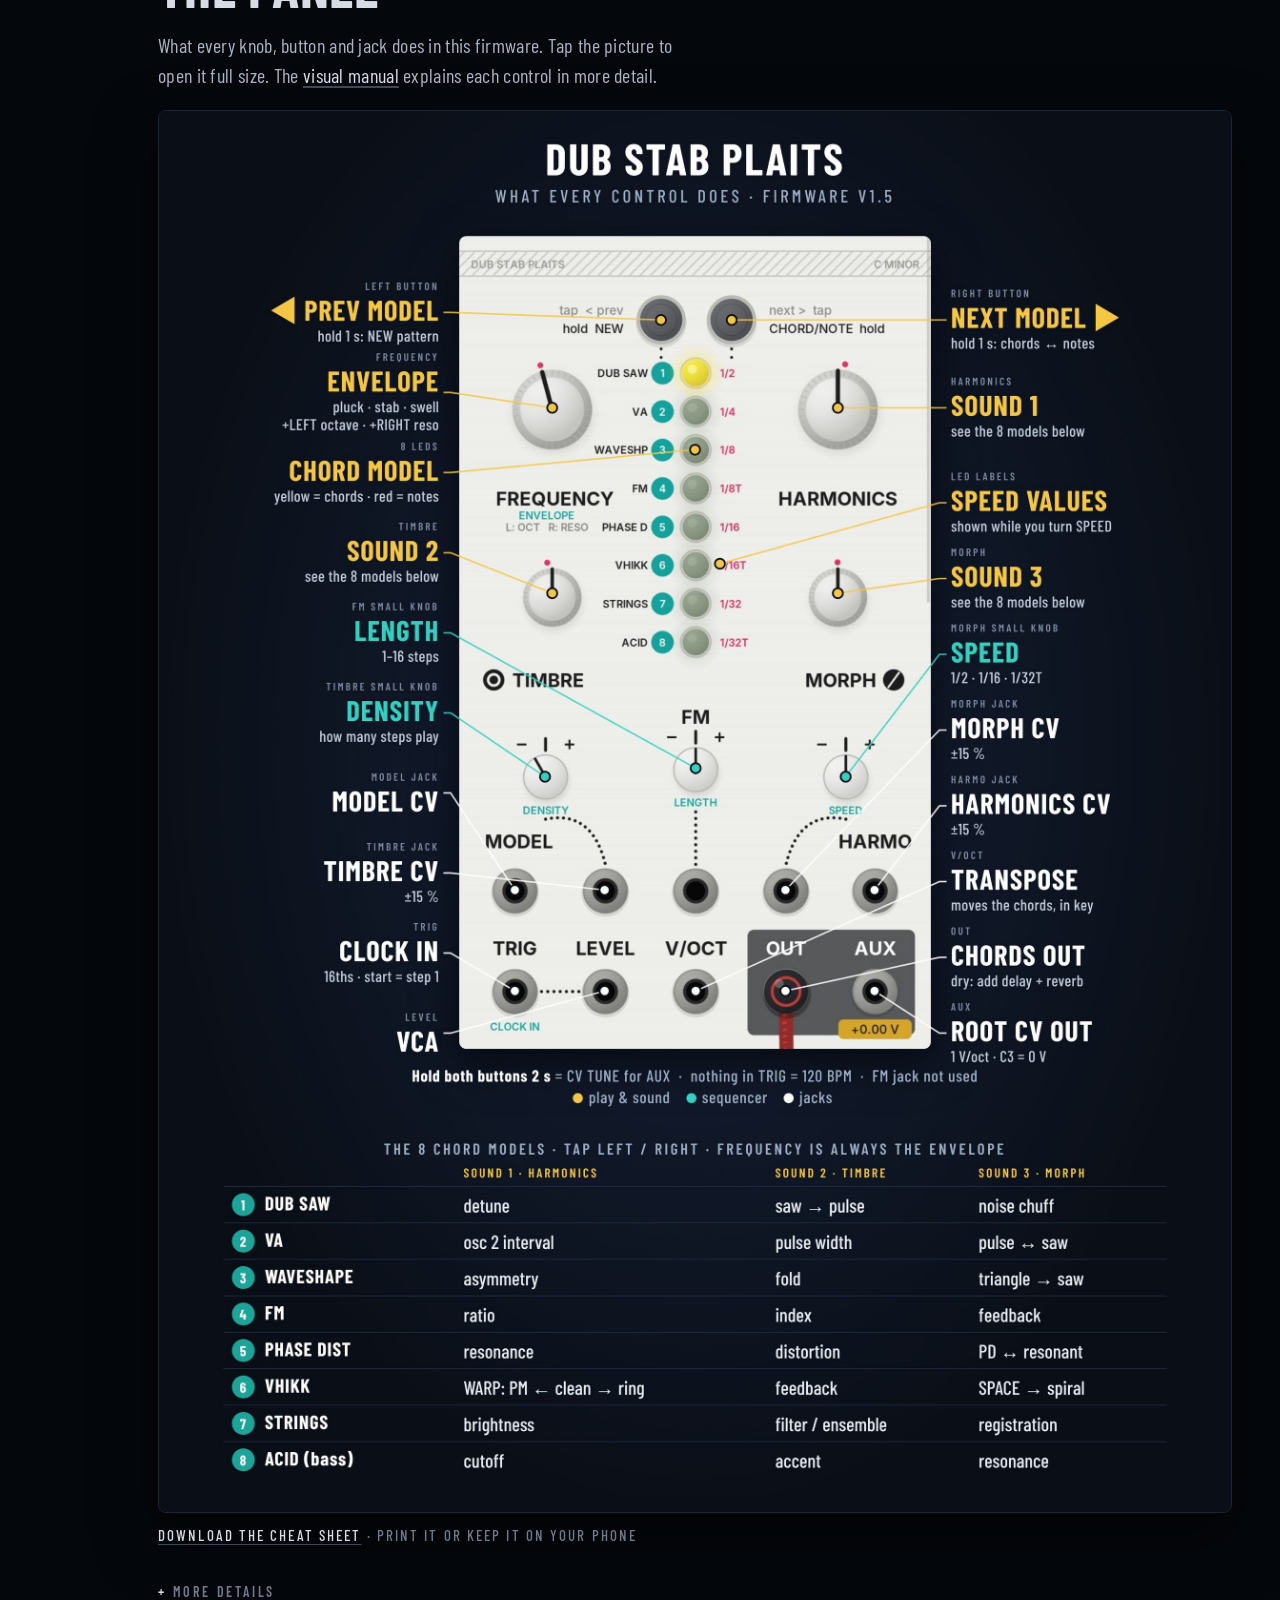
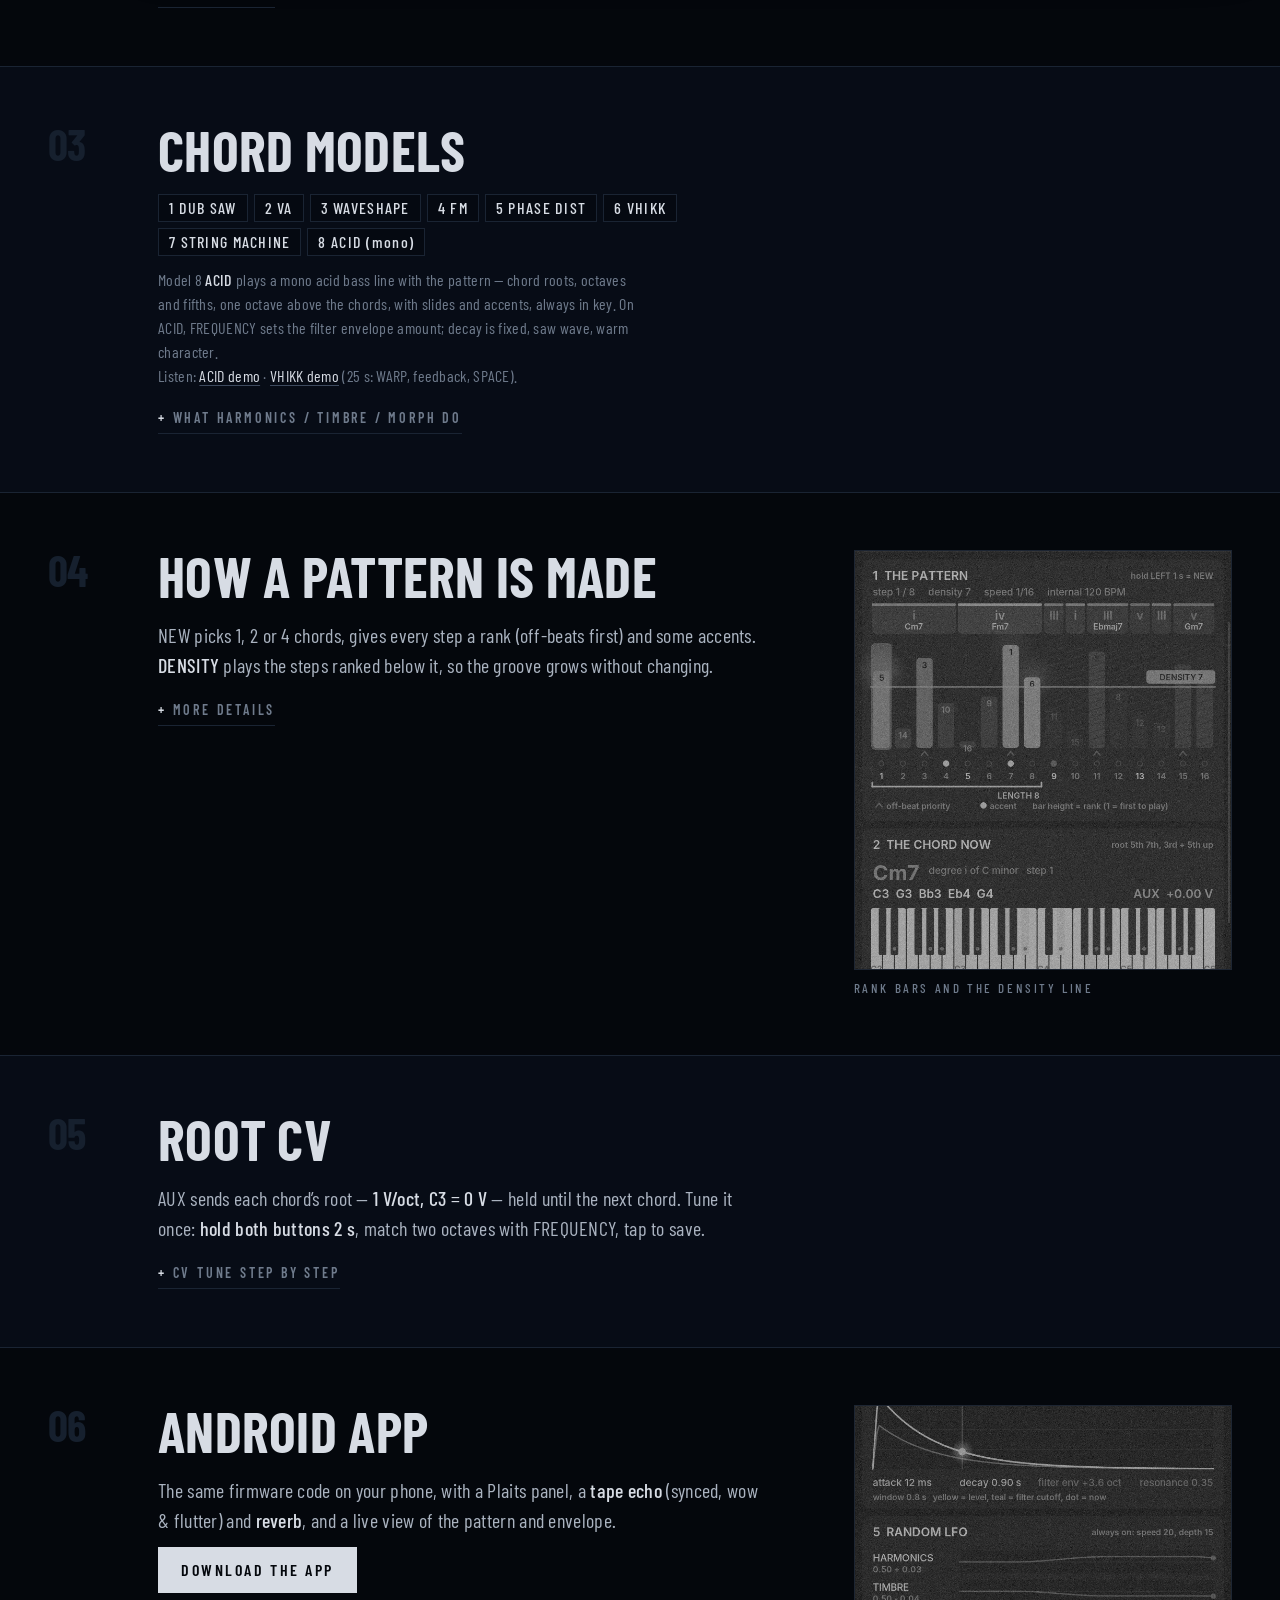
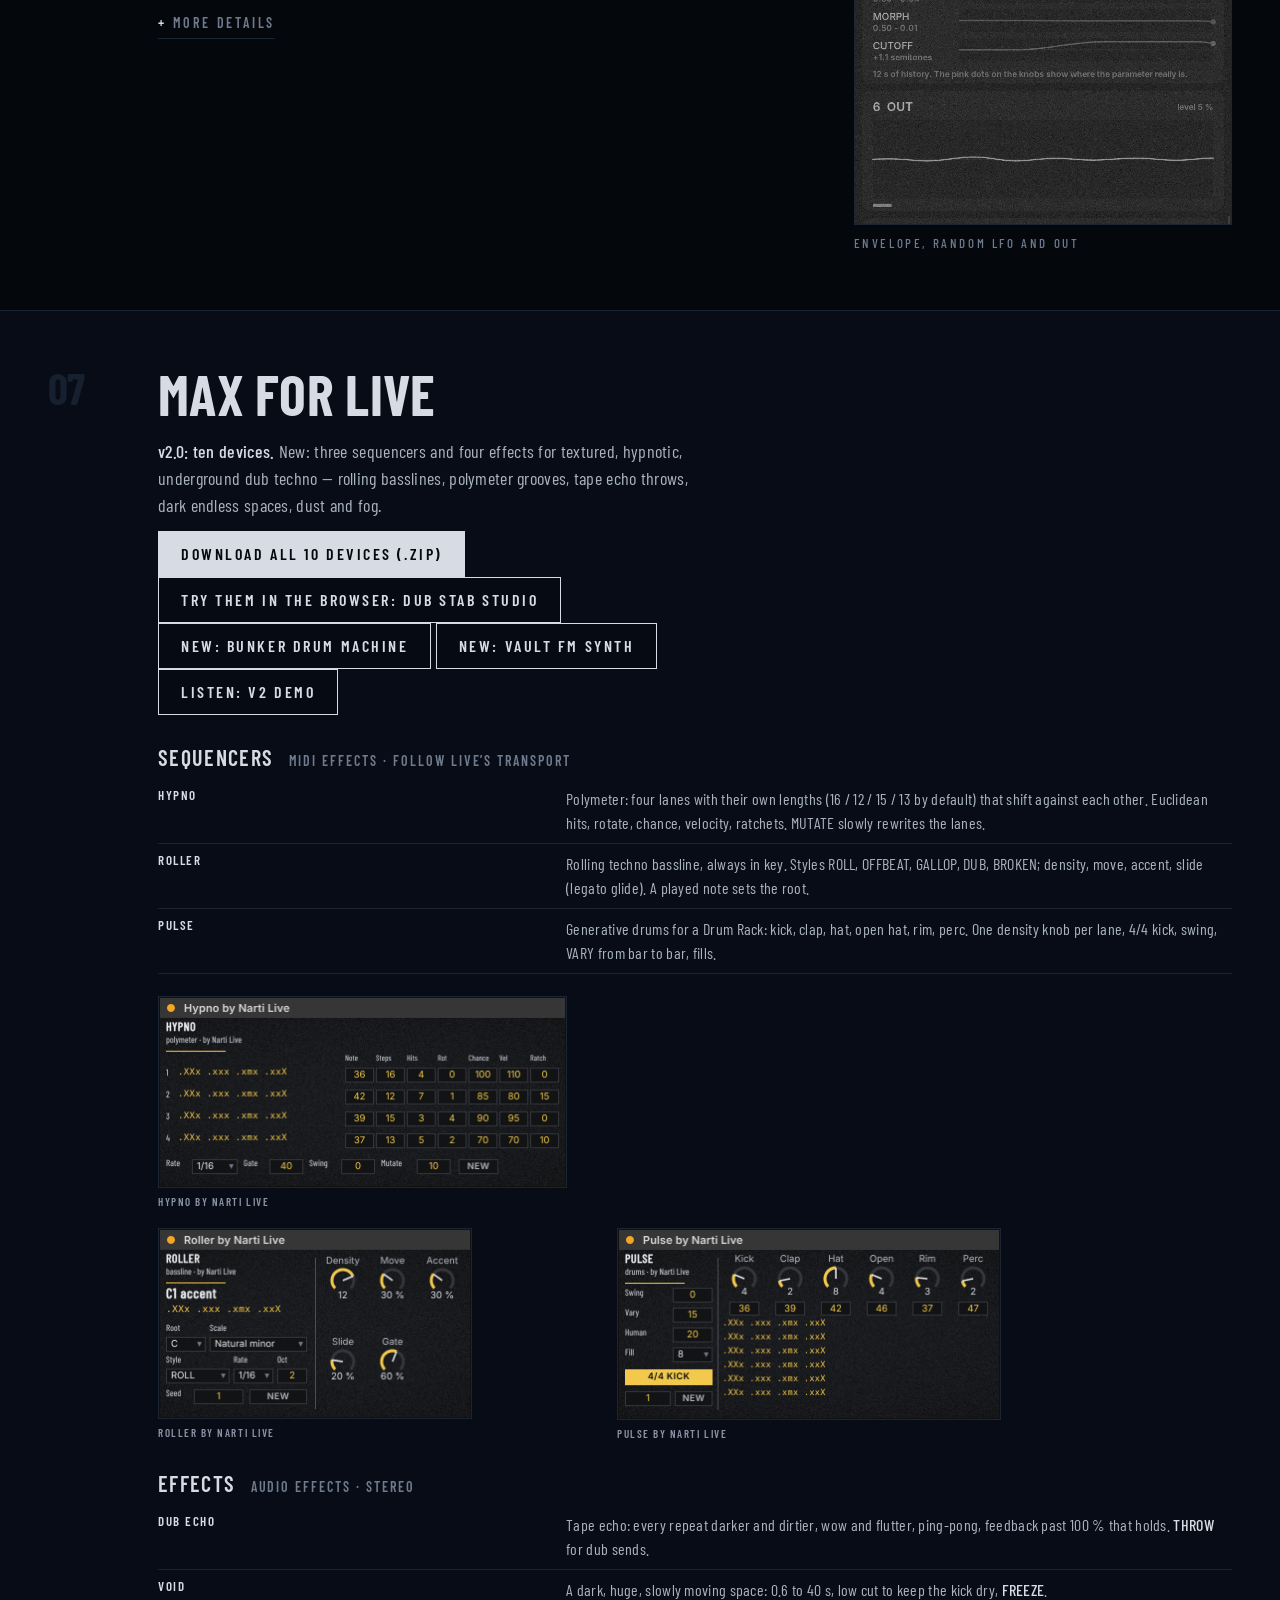
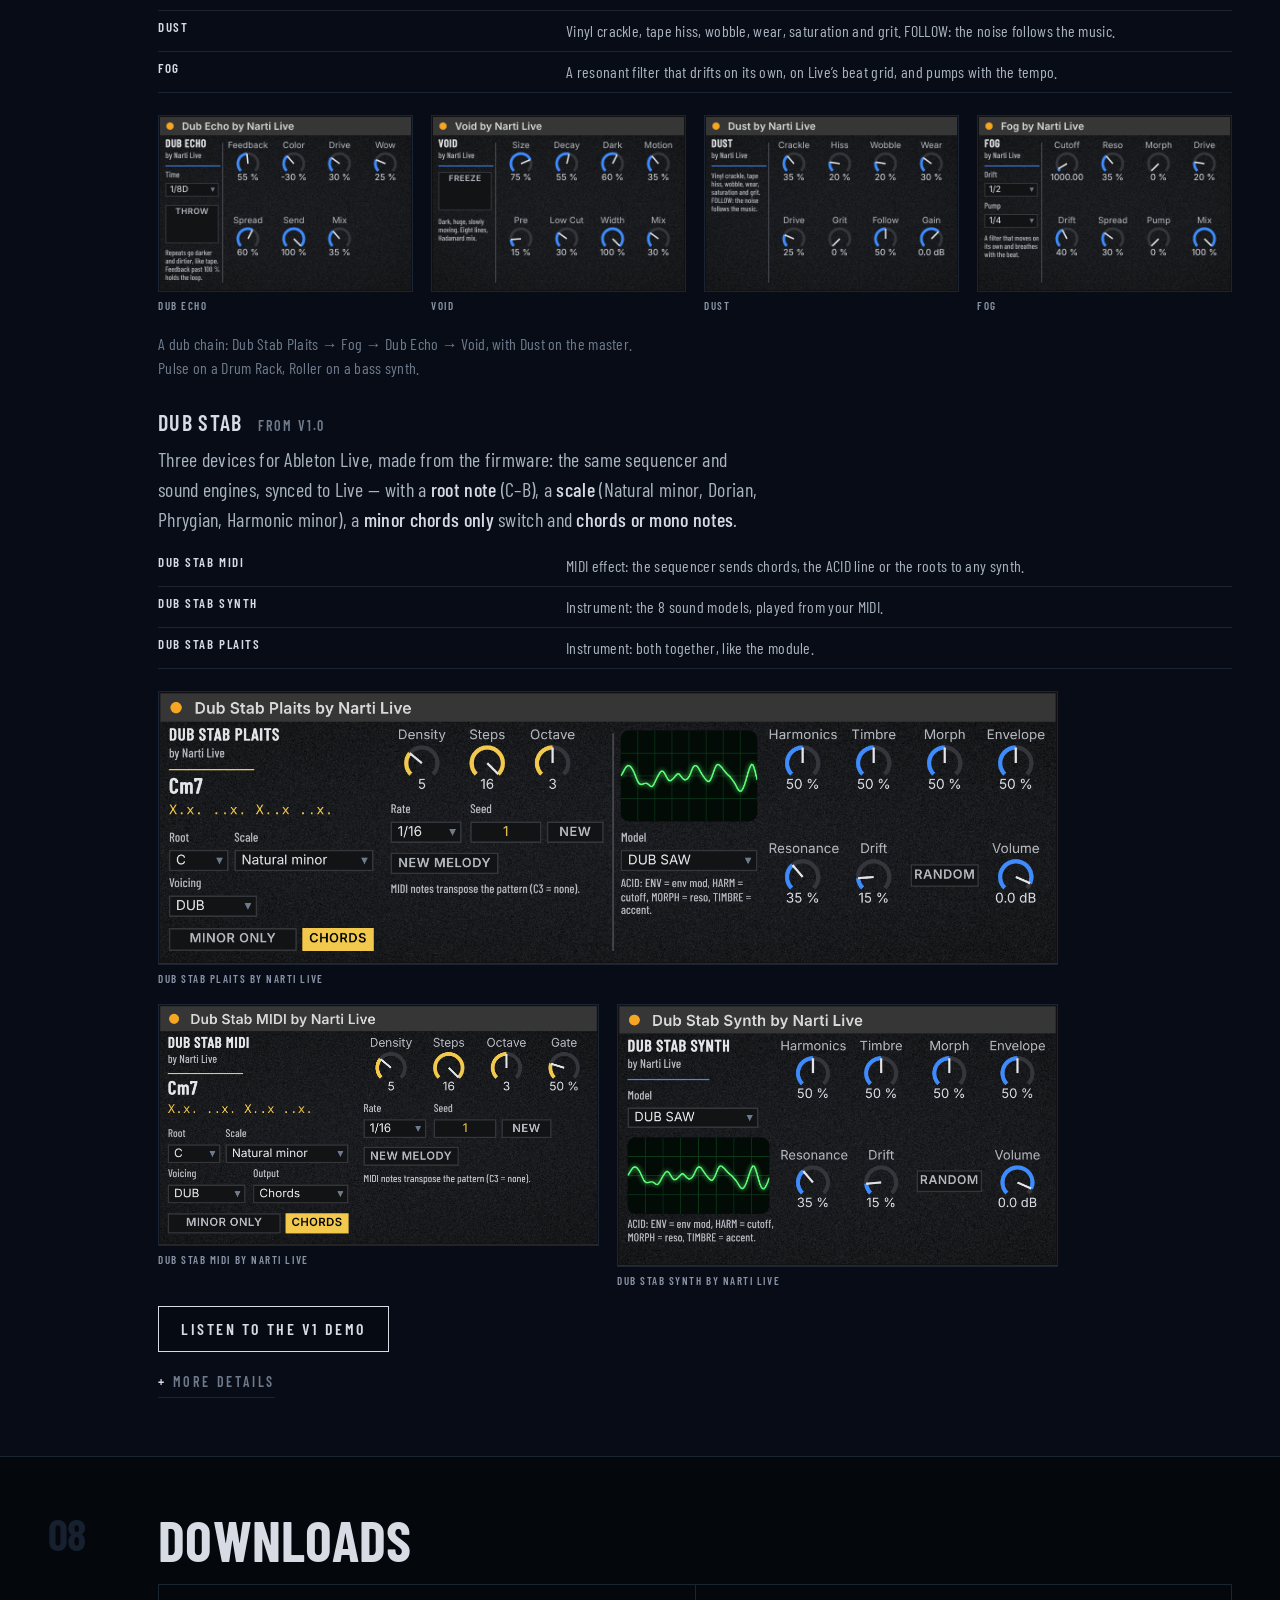
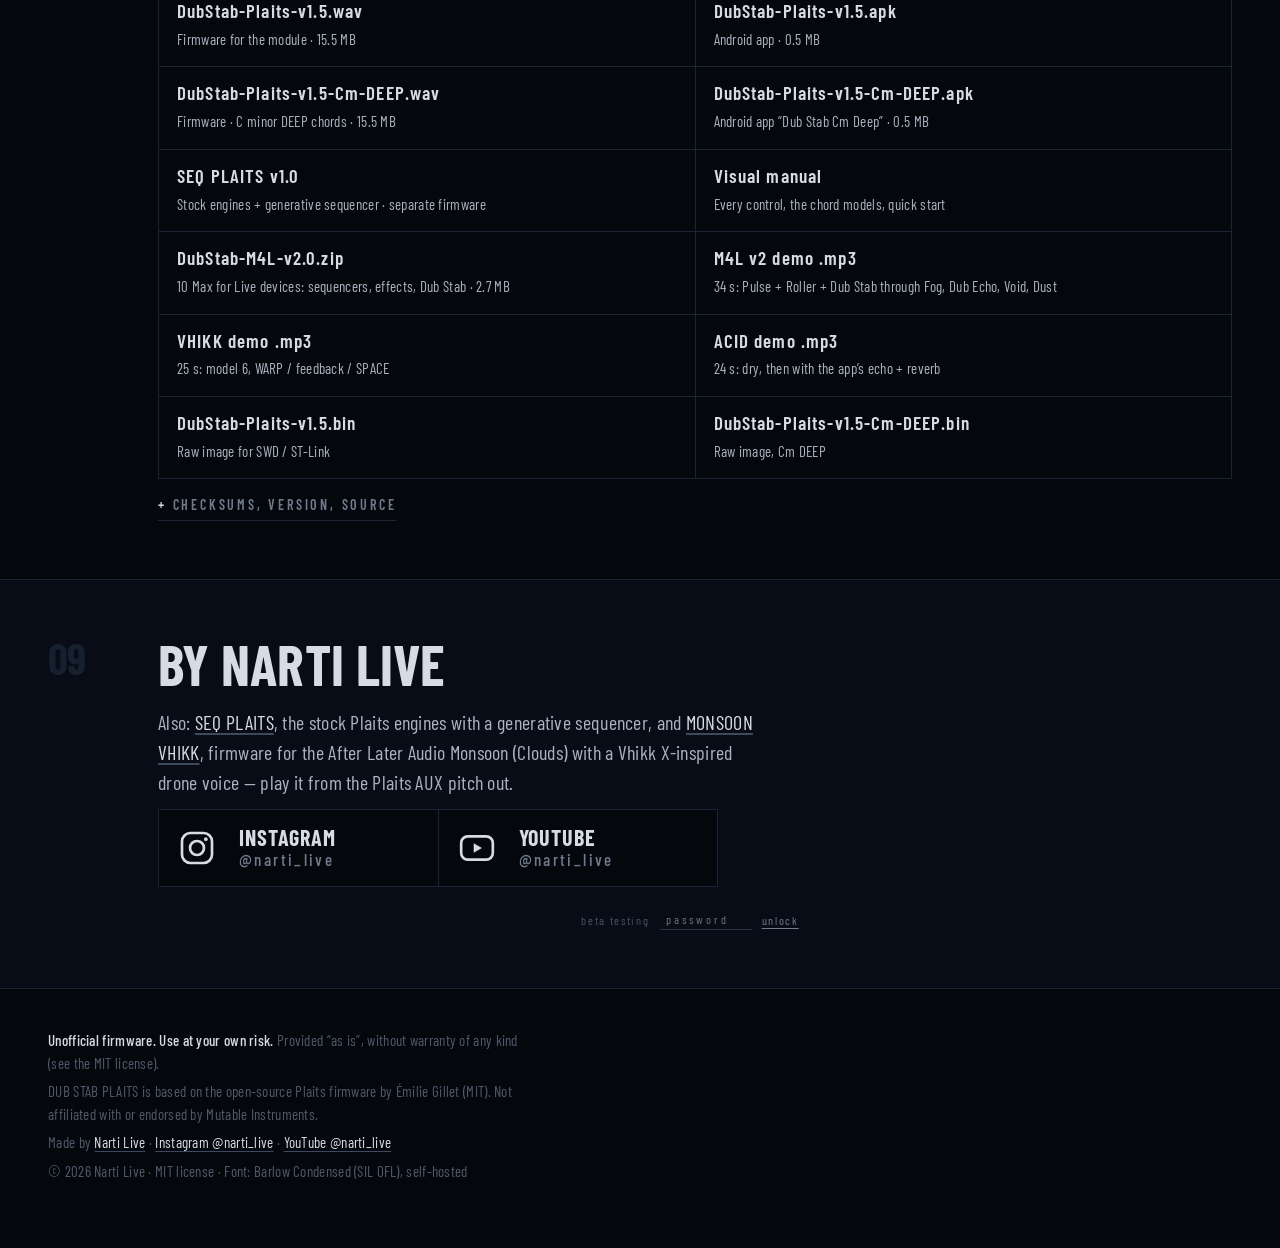
==== commit 024f0b53: "VAULT: FM synth web app - Digitone-style 3-op FM, OB-X/Prophet-style filters, poly-mod, step/Turing/" ====
--- a/index.html
+++ b/index.html
@@ -37,6 +37,7 @@
       <a href="#narti">Narti Live</a>
       <a href="studio/">Studio</a>
       <a href="bunker/">Bunker</a>
+      <a href="vault/">Vault</a>
       <a href="seq/">SEQ Plaits</a>
       <a href="monsoon/">Monsoon</a>
     </span>
@@ -281,7 +282,7 @@
   <div class="body">
     <h2>Max for Live</h2>
     <p class="lede-s"><b>v2.0: ten devices.</b> New: three sequencers and four effects for textured, hypnotic, underground dub techno — rolling basslines, polymeter grooves, tape echo throws, dark endless spaces, dust and fog.</p>
-    <p><a class="btn solid" href="downloads/DubStab-M4L-v2.0.zip" download>Download all 10 devices (.zip)</a> <a class="btn" href="studio/">Try them in the browser: DUB STAB STUDIO</a> <a class="btn" href="bunker/">New: BUNKER drum machine</a> <a class="btn" href="downloads/DubStab-M4L-v2.0-demo.mp3">Listen: v2 demo</a></p>
+    <p><a class="btn solid" href="downloads/DubStab-M4L-v2.0.zip" download>Download all 10 devices (.zip)</a> <a class="btn" href="studio/">Try them in the browser: DUB STAB STUDIO</a> <a class="btn" href="bunker/">New: BUNKER drum machine</a> <a class="btn" href="vault/">New: VAULT FM synth</a> <a class="btn" href="downloads/DubStab-M4L-v2.0-demo.mp3">Listen: v2 demo</a></p>
     <h3 class="m4l-h">Sequencers <span>MIDI effects · follow Live’s transport</span></h3>
     <table class="spec compact">
       <tr><th>Hypno</th><td>Polymeter: four lanes with their own lengths (16 / 12 / 15 / 13 by default) that shift against each other. Euclidean hits, rotate, chance, velocity, ratchets. MUTATE slowly rewrites the lanes.</td></tr>
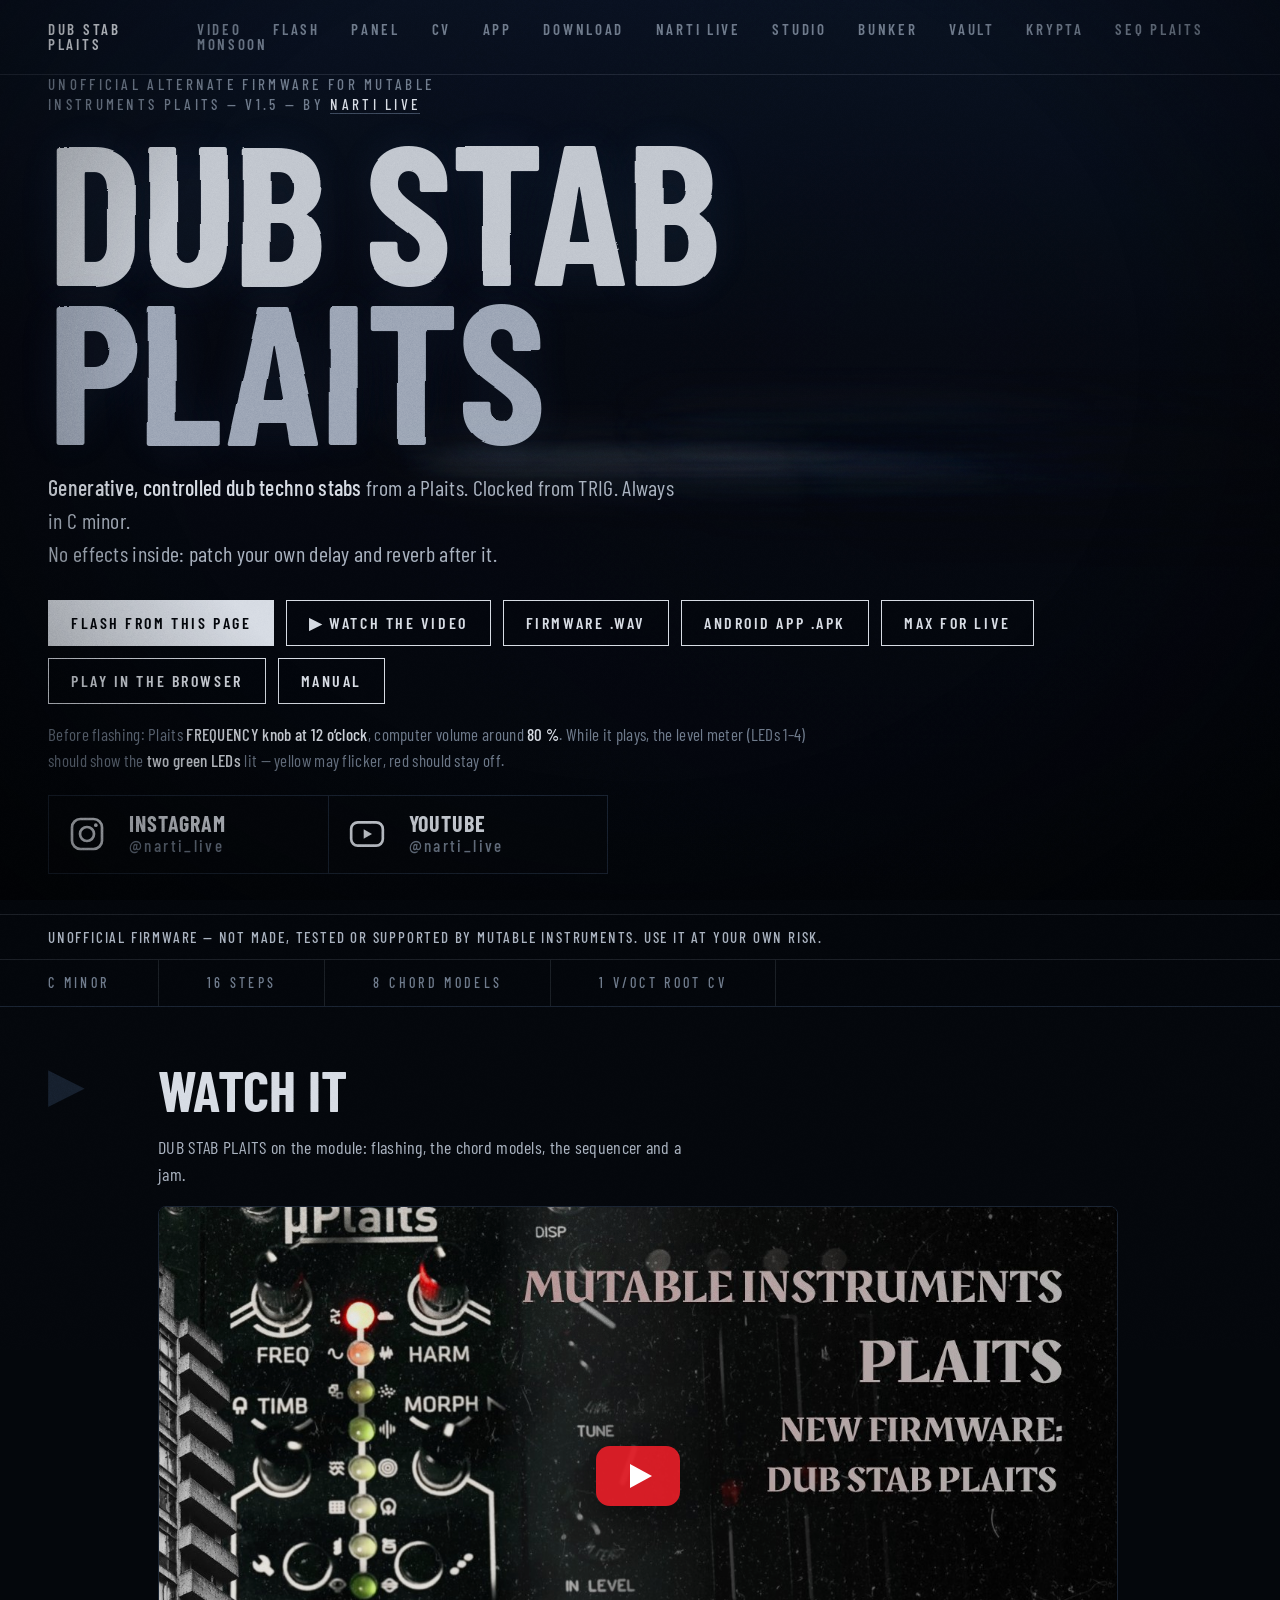
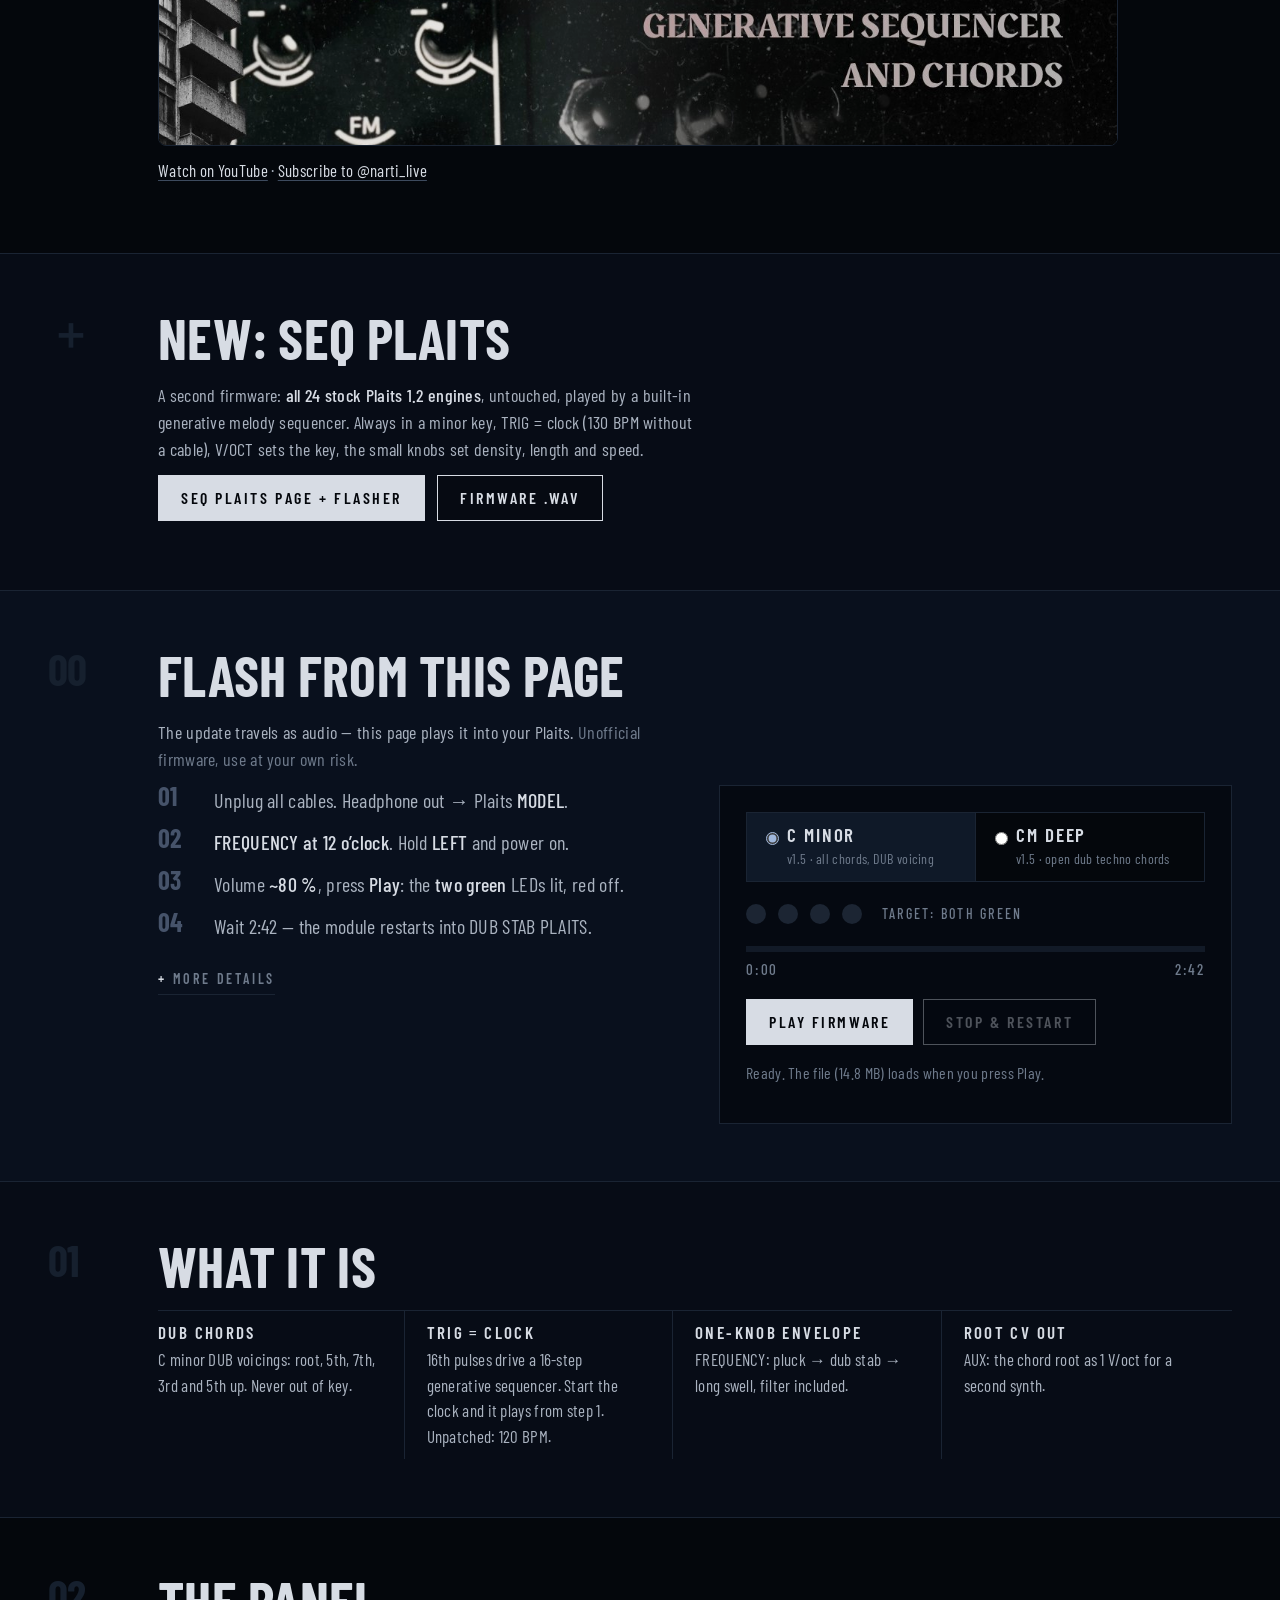
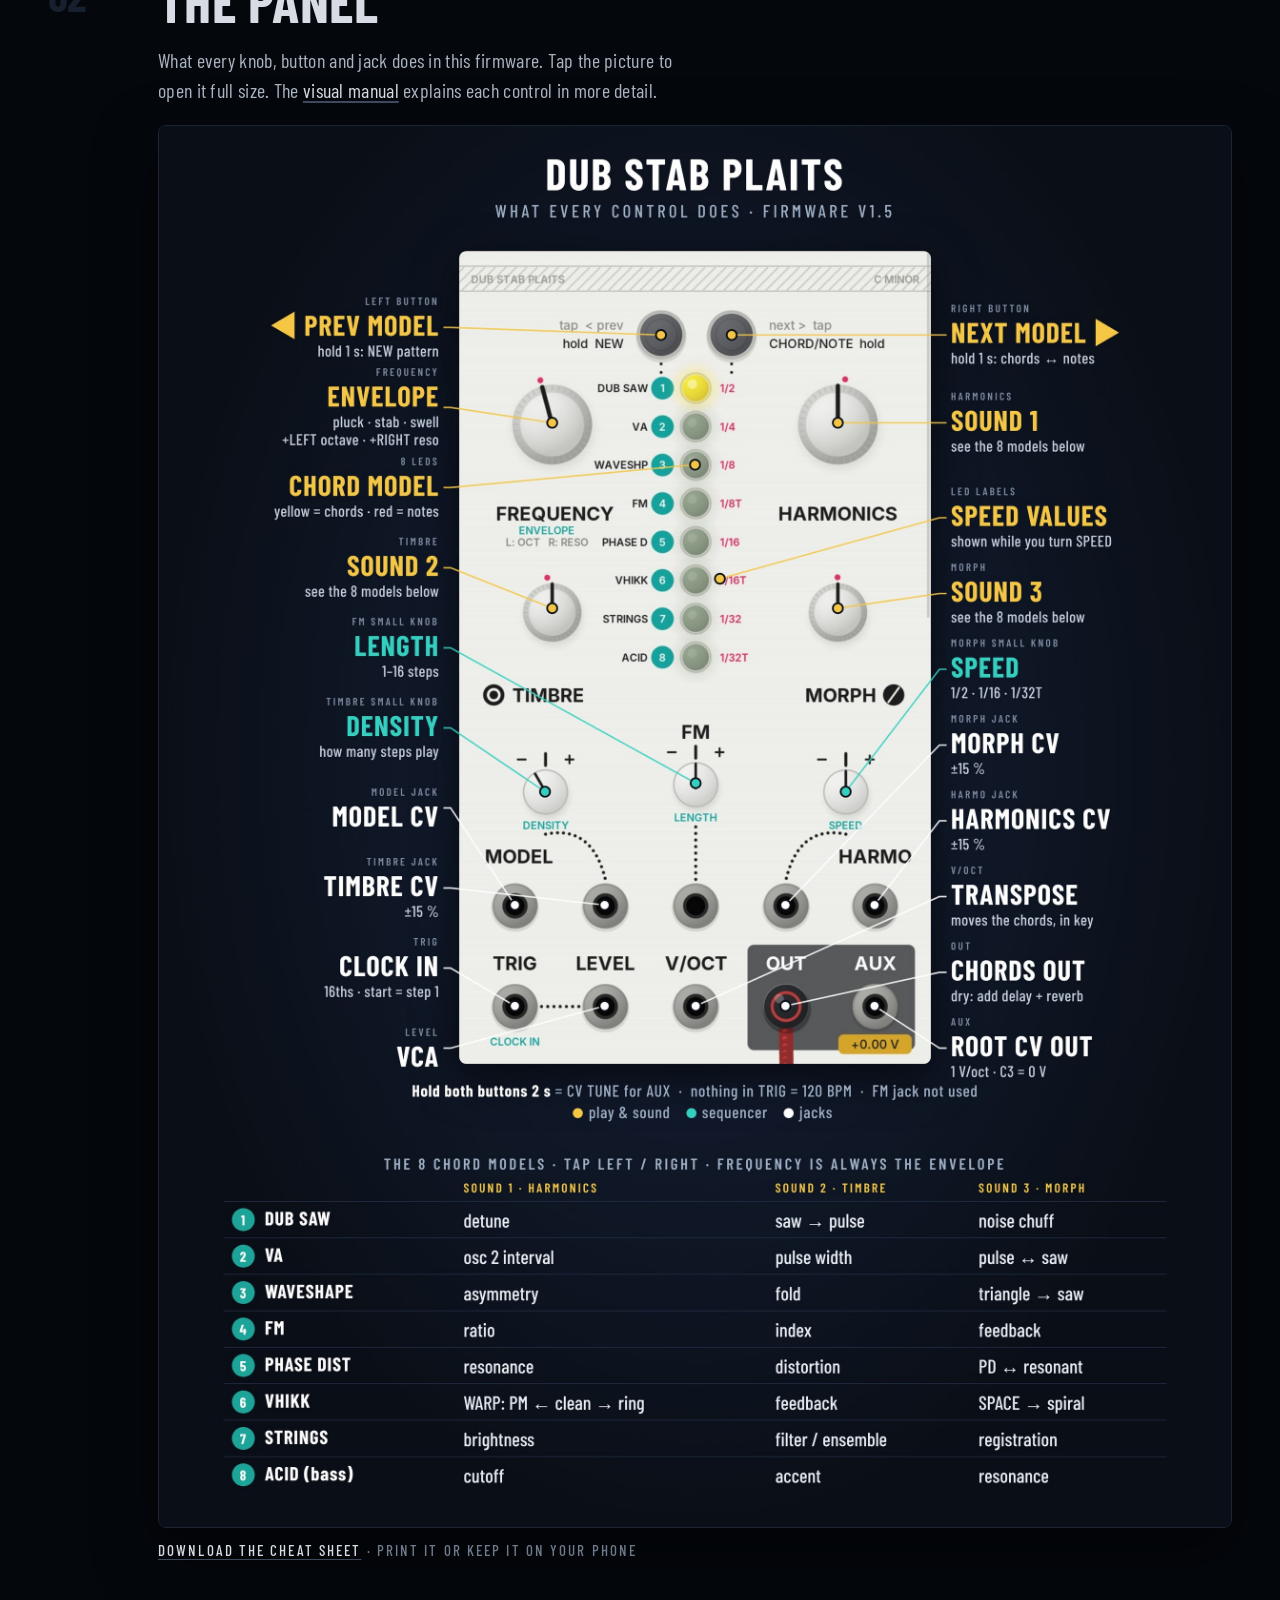
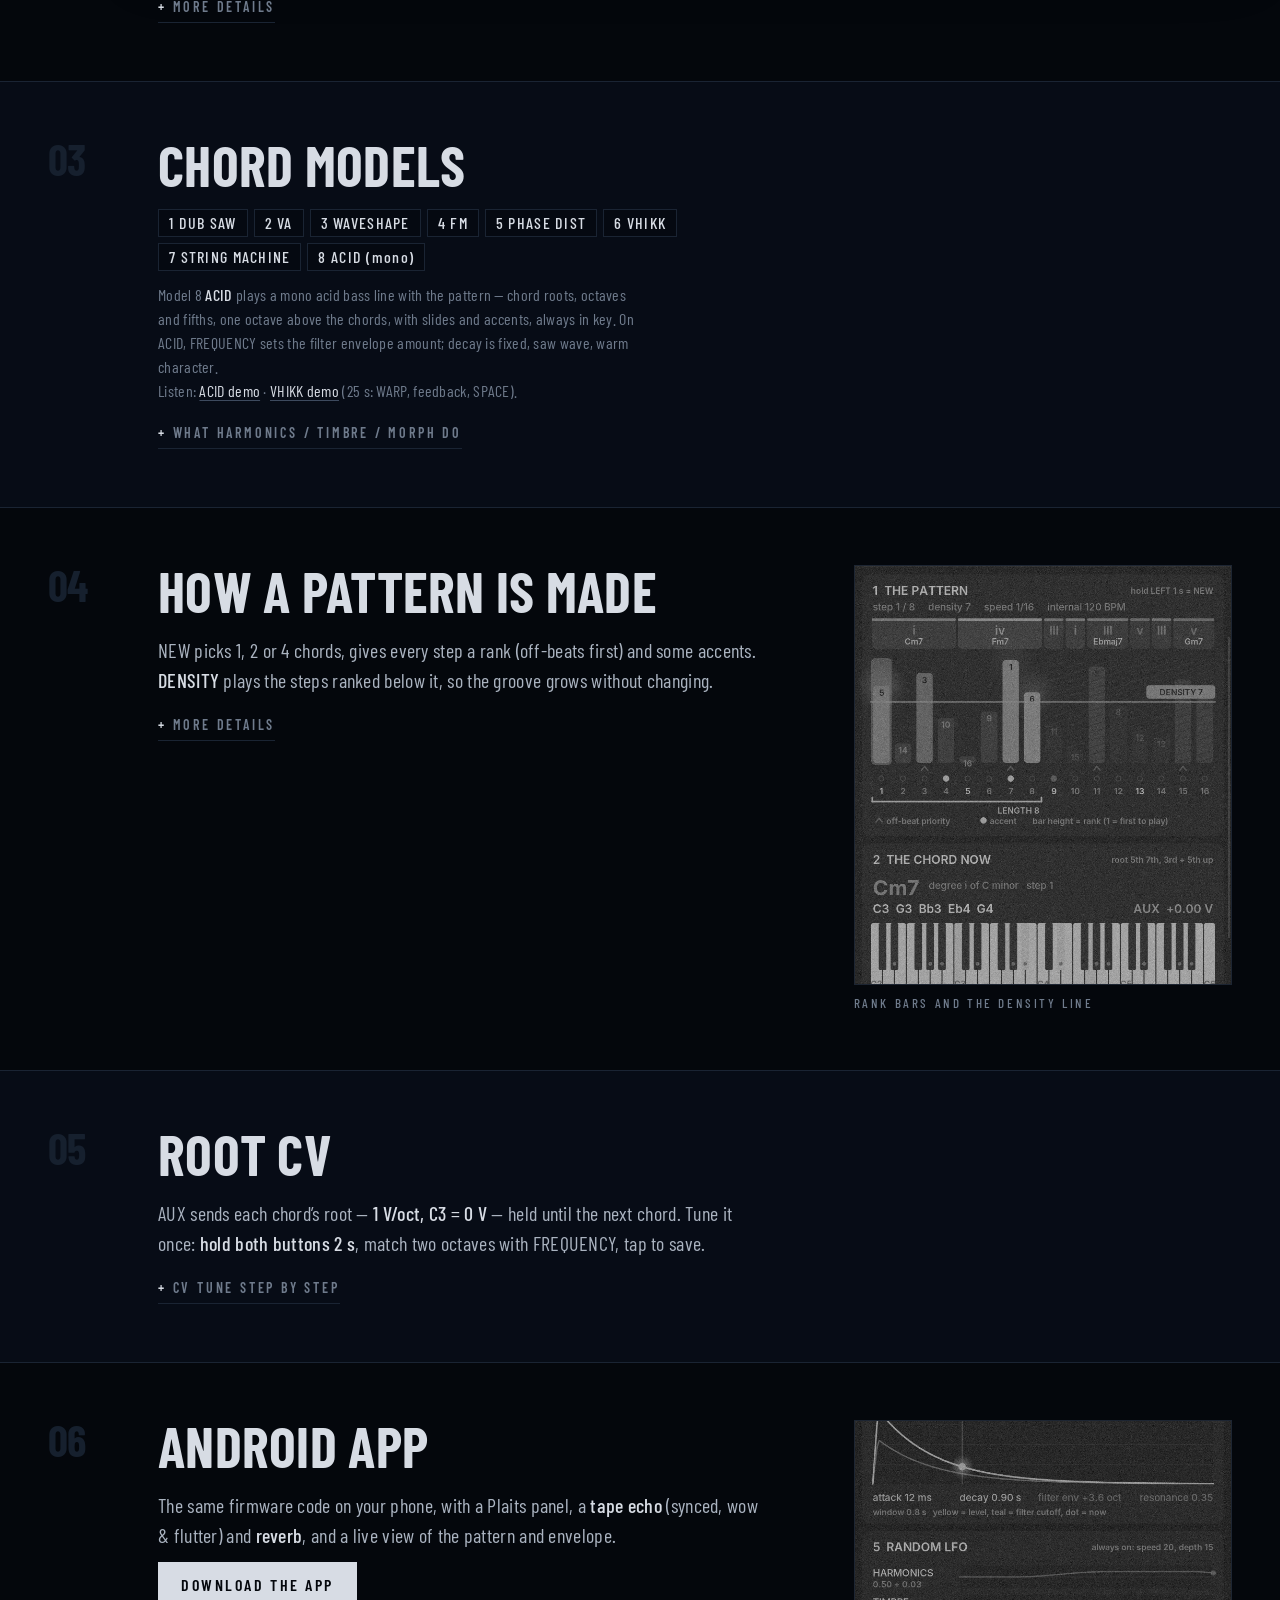
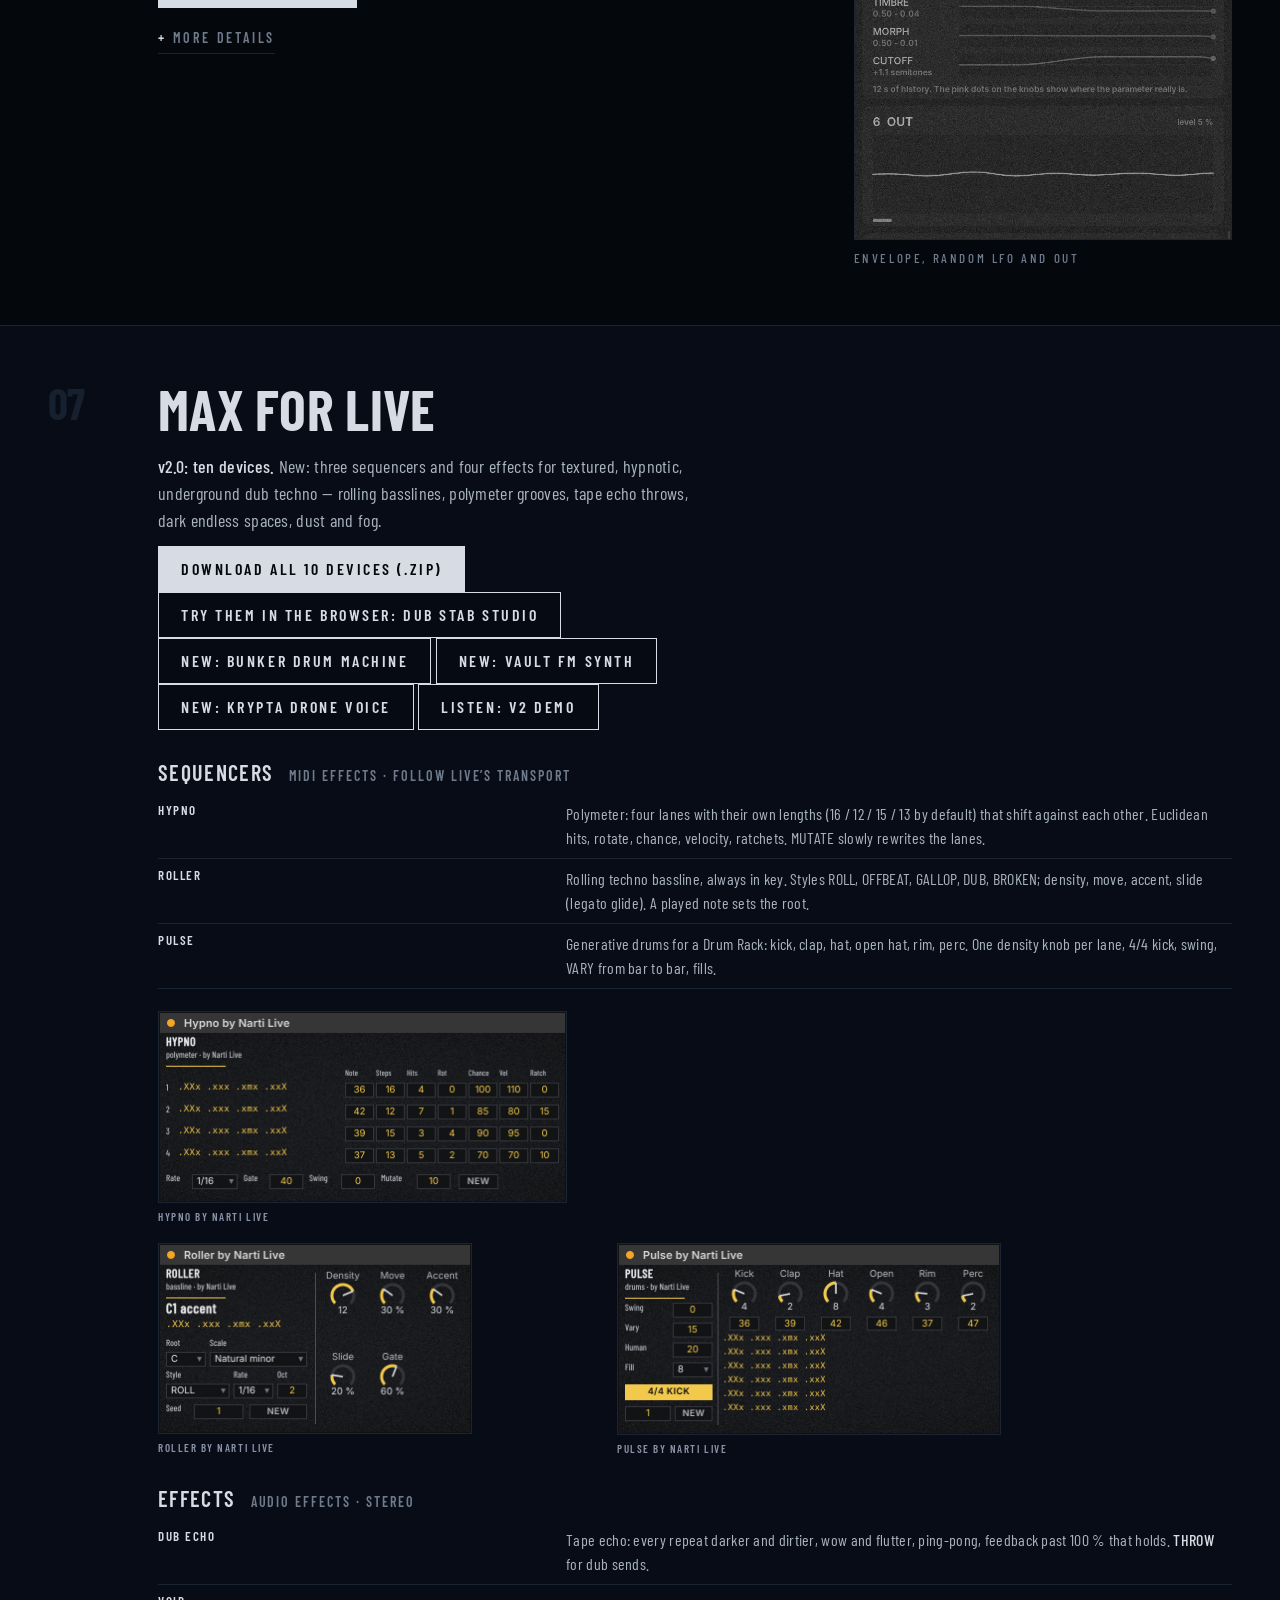
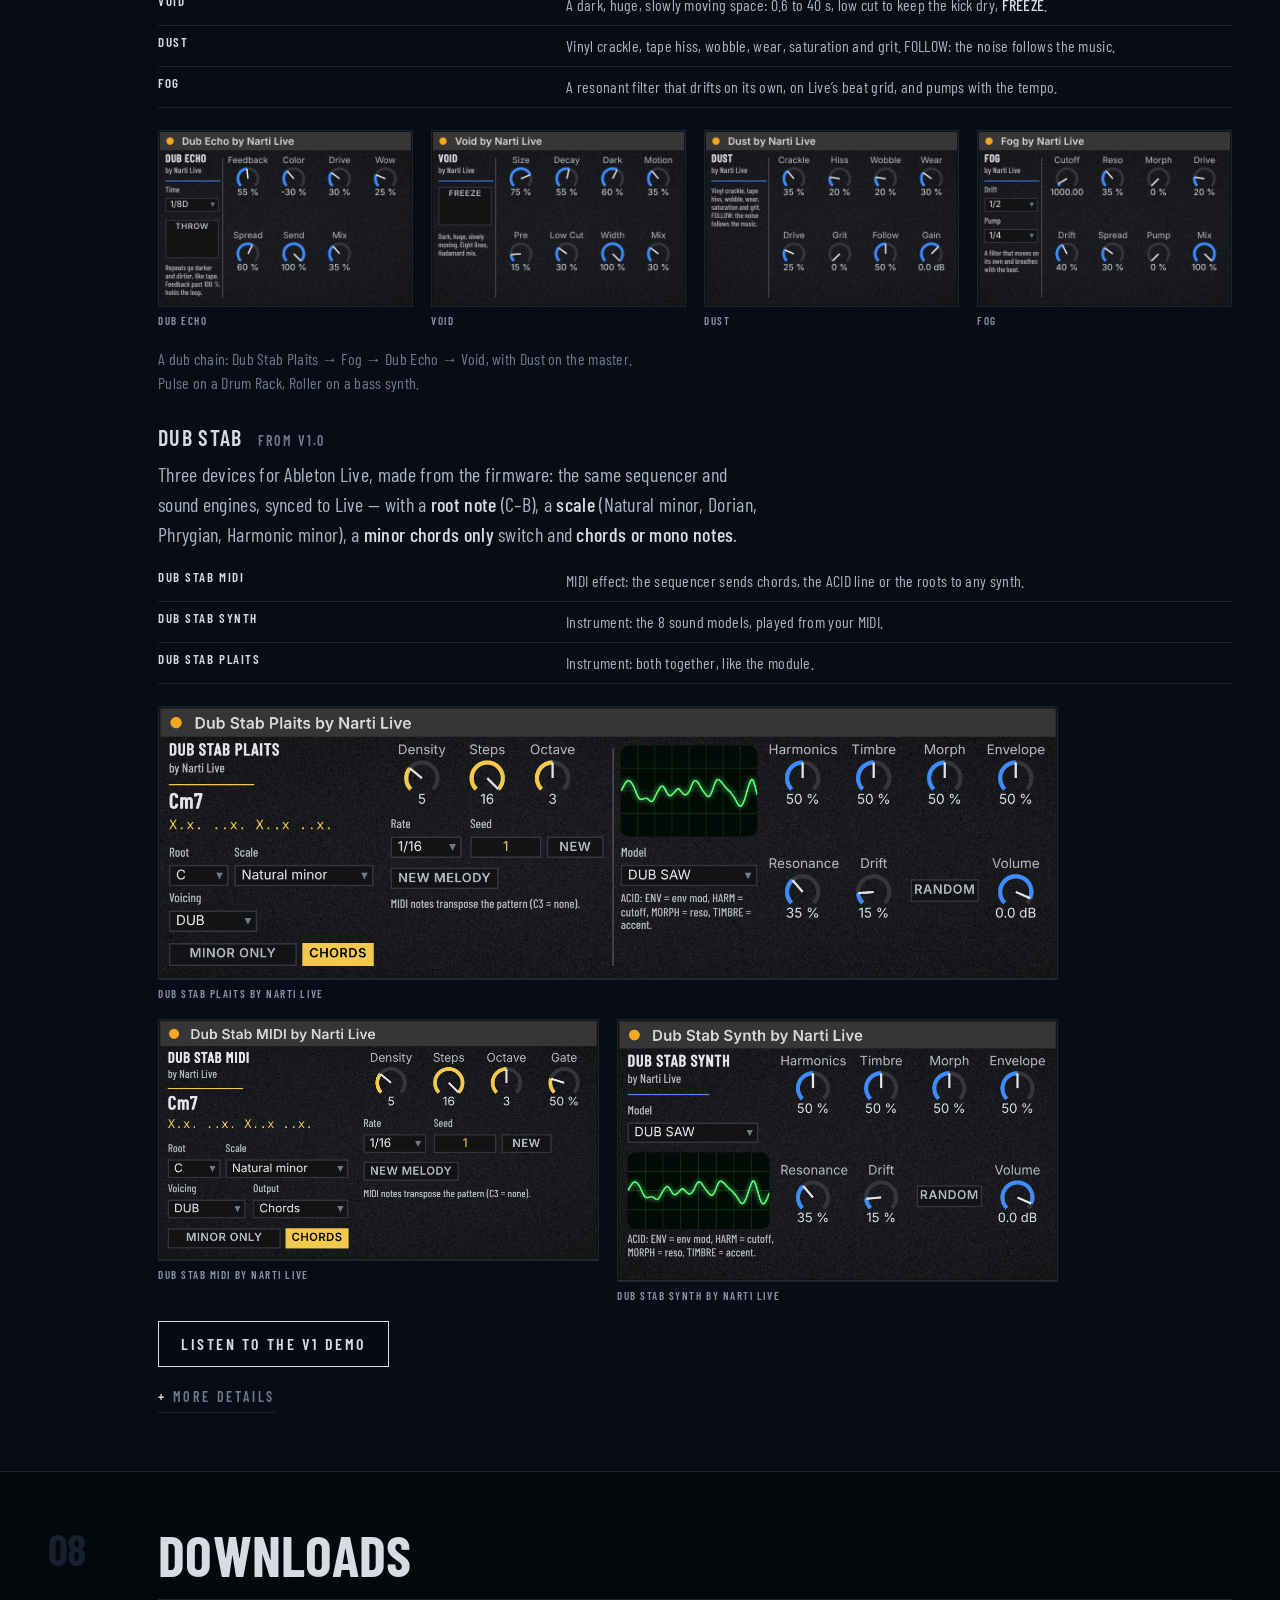
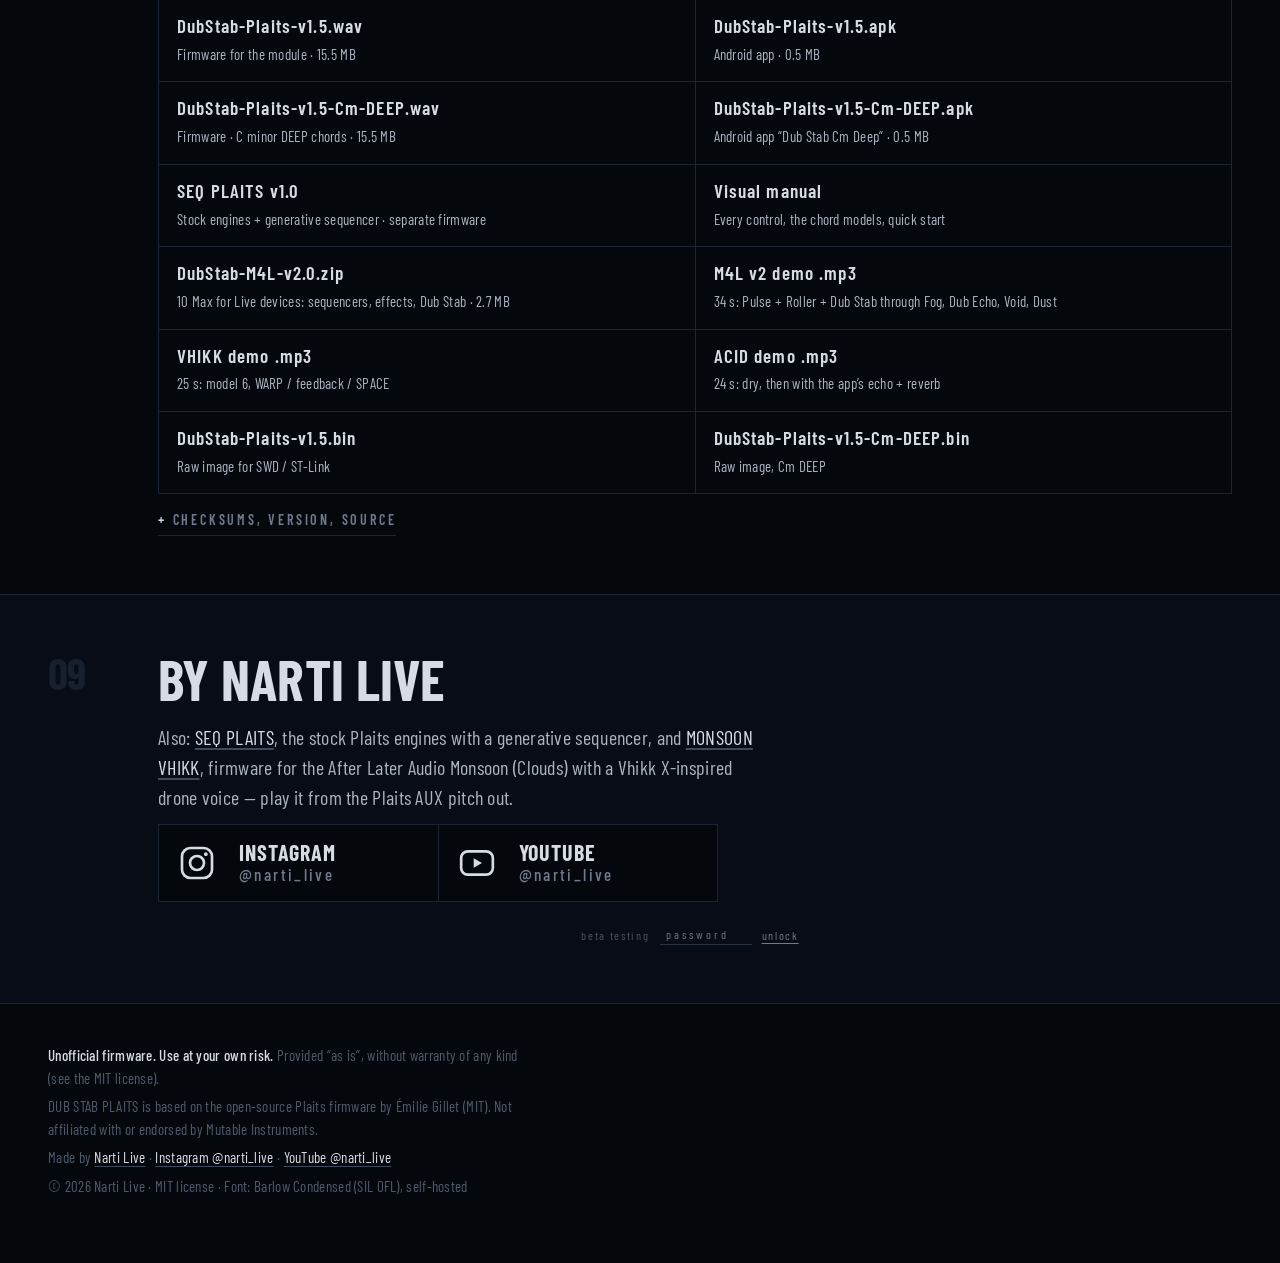
==== commit 0228fdb8: "KRYPTA: nine-algorithm stereo drone voice - web app (step / Turing / Metropolis / DUB sequencer, alw" ====
--- a/index.html
+++ b/index.html
@@ -38,6 +38,7 @@
       <a href="studio/">Studio</a>
       <a href="bunker/">Bunker</a>
       <a href="vault/">Vault</a>
+      <a href="krypta/">Krypta</a>
       <a href="seq/">SEQ Plaits</a>
       <a href="monsoon/">Monsoon</a>
     </span>
@@ -282,7 +283,7 @@
   <div class="body">
     <h2>Max for Live</h2>
     <p class="lede-s"><b>v2.0: ten devices.</b> New: three sequencers and four effects for textured, hypnotic, underground dub techno — rolling basslines, polymeter grooves, tape echo throws, dark endless spaces, dust and fog.</p>
-    <p><a class="btn solid" href="downloads/DubStab-M4L-v2.0.zip" download>Download all 10 devices (.zip)</a> <a class="btn" href="studio/">Try them in the browser: DUB STAB STUDIO</a> <a class="btn" href="bunker/">New: BUNKER drum machine</a> <a class="btn" href="vault/">New: VAULT FM synth</a> <a class="btn" href="downloads/DubStab-M4L-v2.0-demo.mp3">Listen: v2 demo</a></p>
+    <p><a class="btn solid" href="downloads/DubStab-M4L-v2.0.zip" download>Download all 10 devices (.zip)</a> <a class="btn" href="studio/">Try them in the browser: DUB STAB STUDIO</a> <a class="btn" href="bunker/">New: BUNKER drum machine</a> <a class="btn" href="vault/">New: VAULT FM synth</a> <a class="btn" href="krypta/">New: KRYPTA drone voice</a> <a class="btn" href="downloads/DubStab-M4L-v2.0-demo.mp3">Listen: v2 demo</a></p>
     <h3 class="m4l-h">Sequencers <span>MIDI effects · follow Live’s transport</span></h3>
     <table class="spec compact">
       <tr><th>Hypno</th><td>Polymeter: four lanes with their own lengths (16 / 12 / 15 / 13 by default) that shift against each other. Euclidean hits, rotate, chance, velocity, ratchets. MUTATE slowly rewrites the lanes.</td></tr>
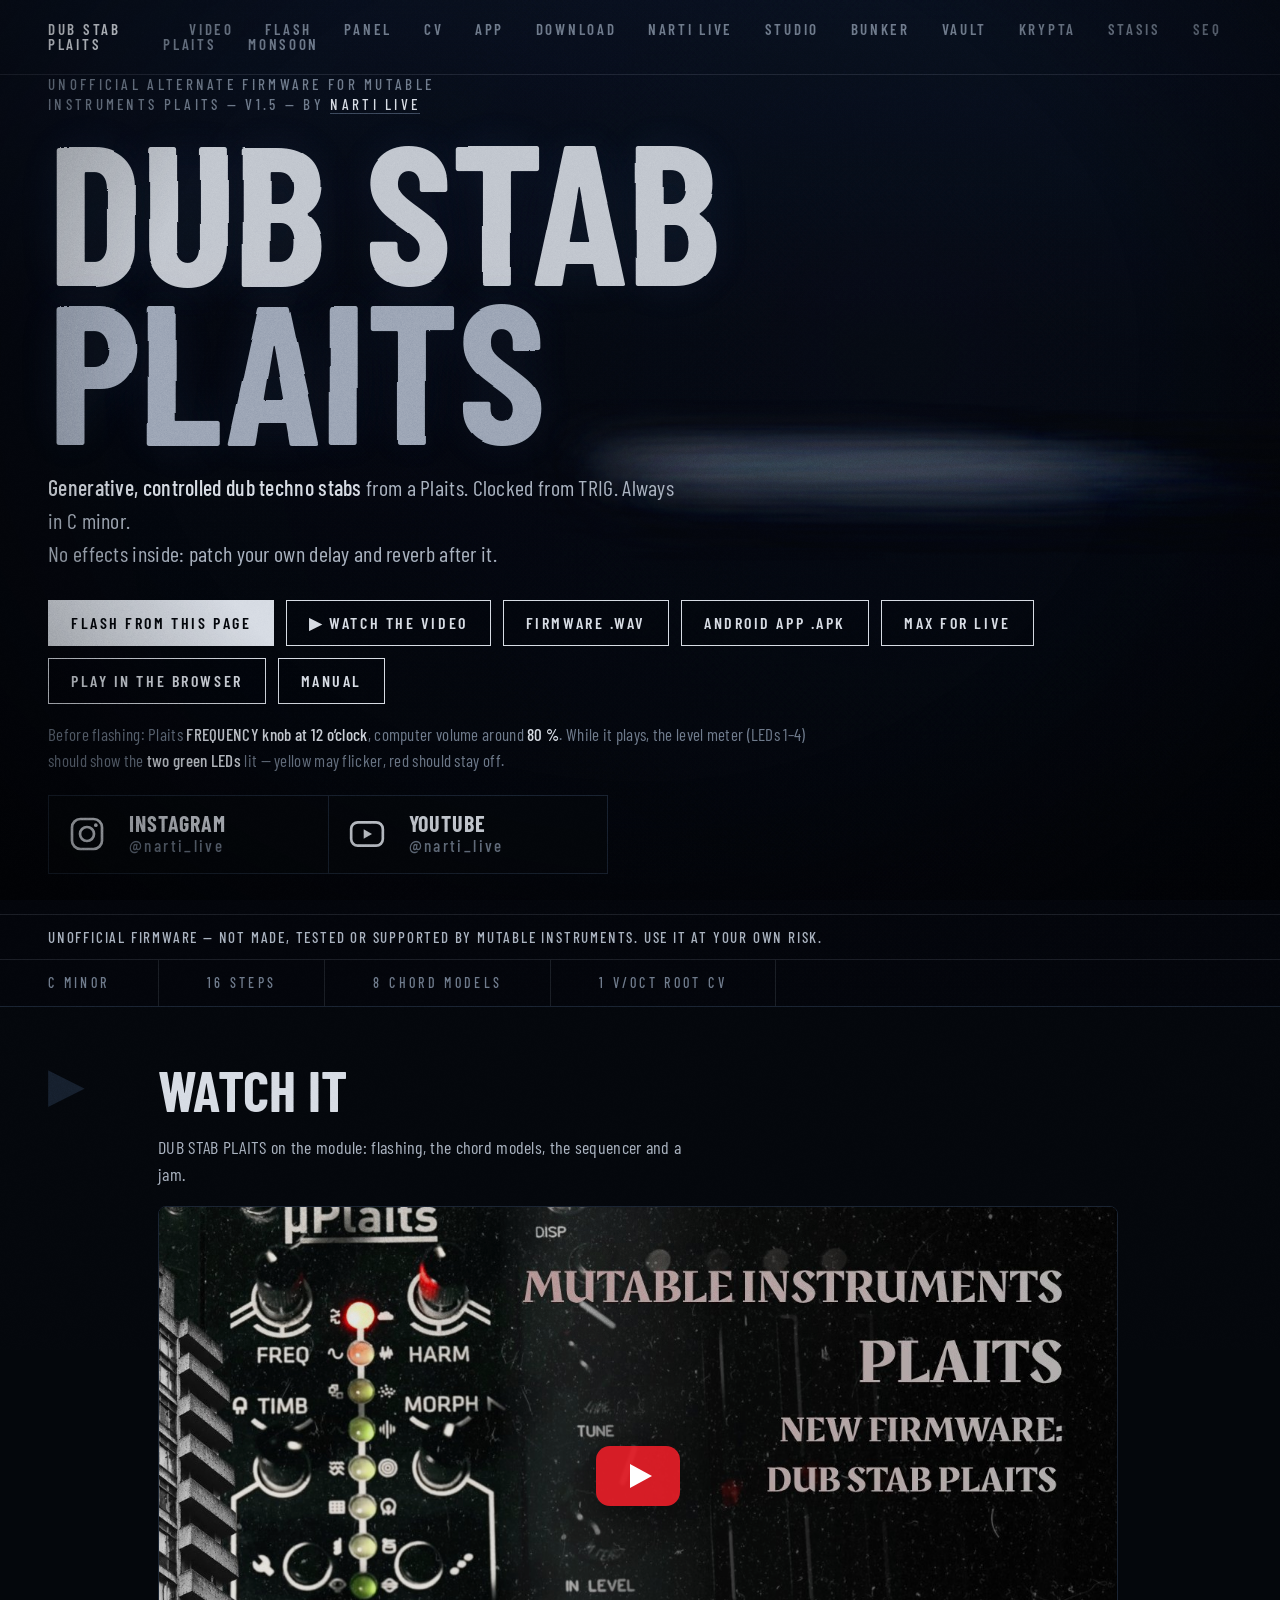
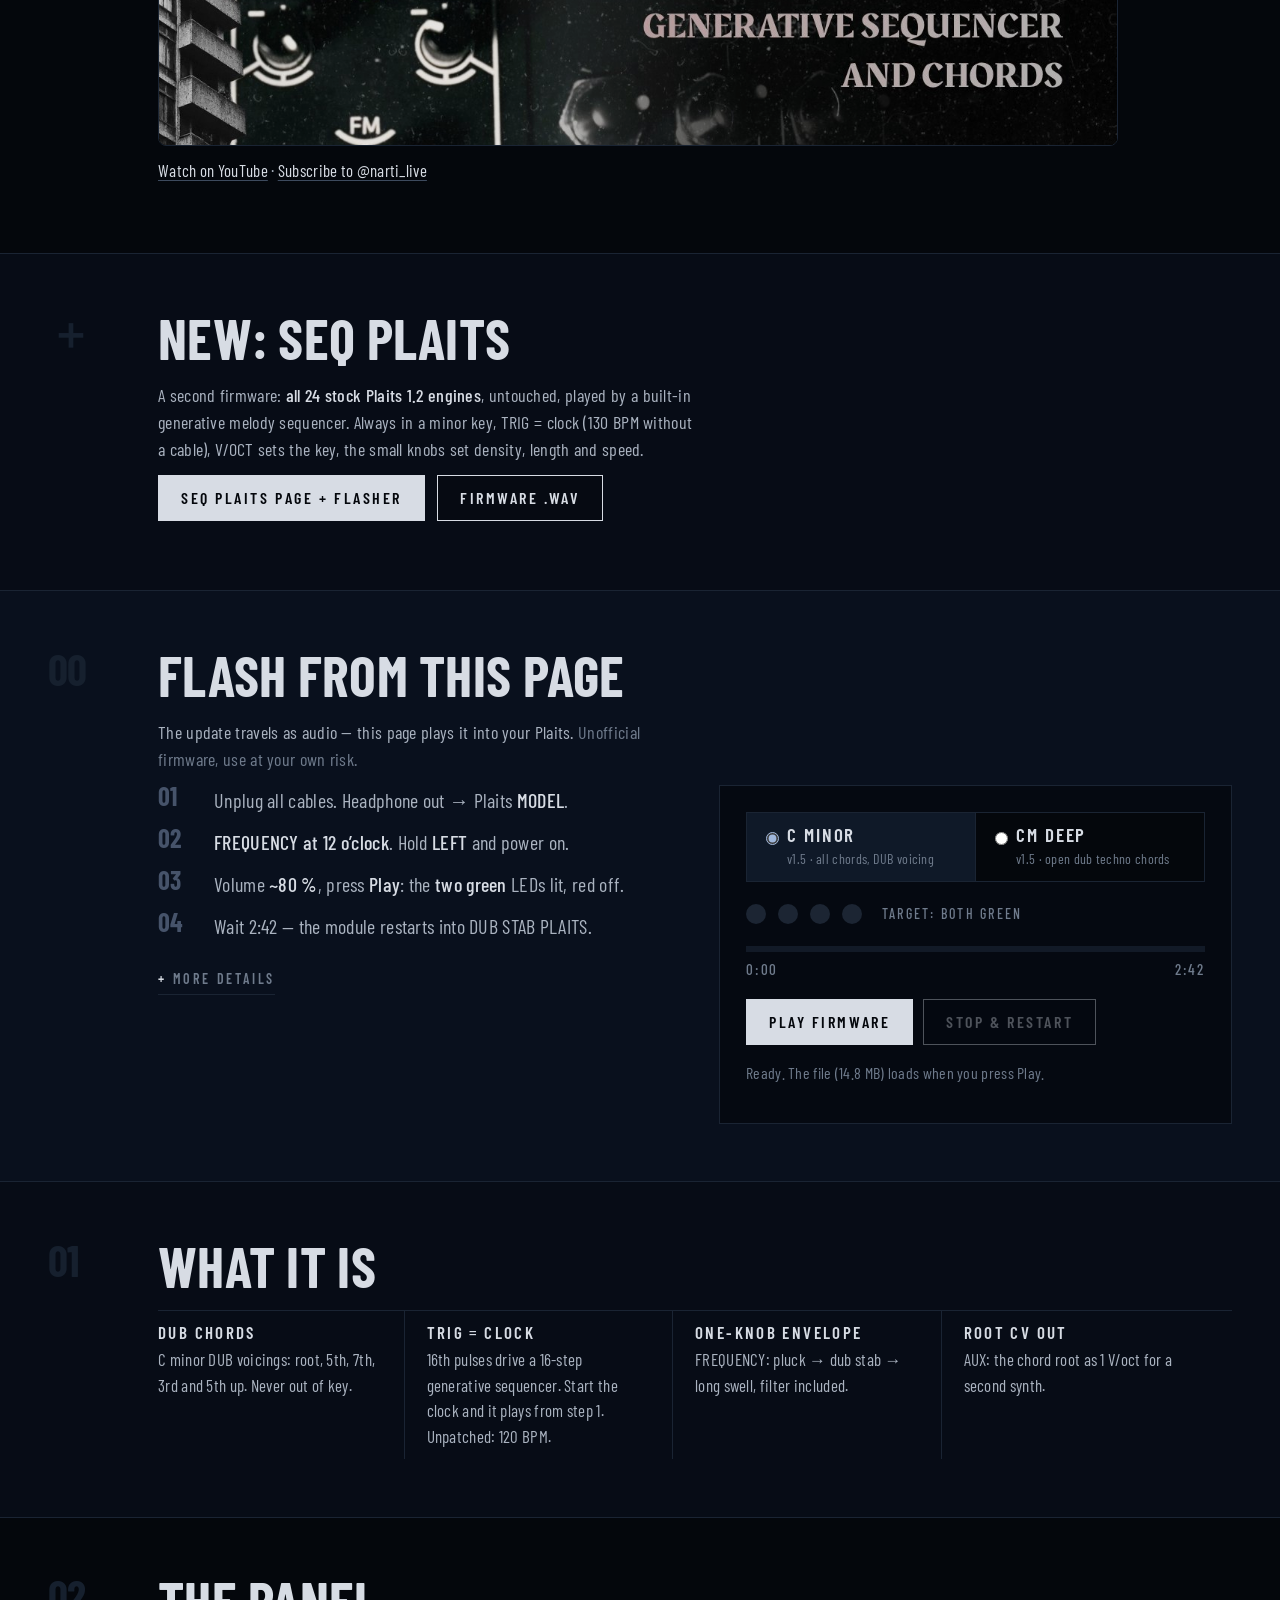
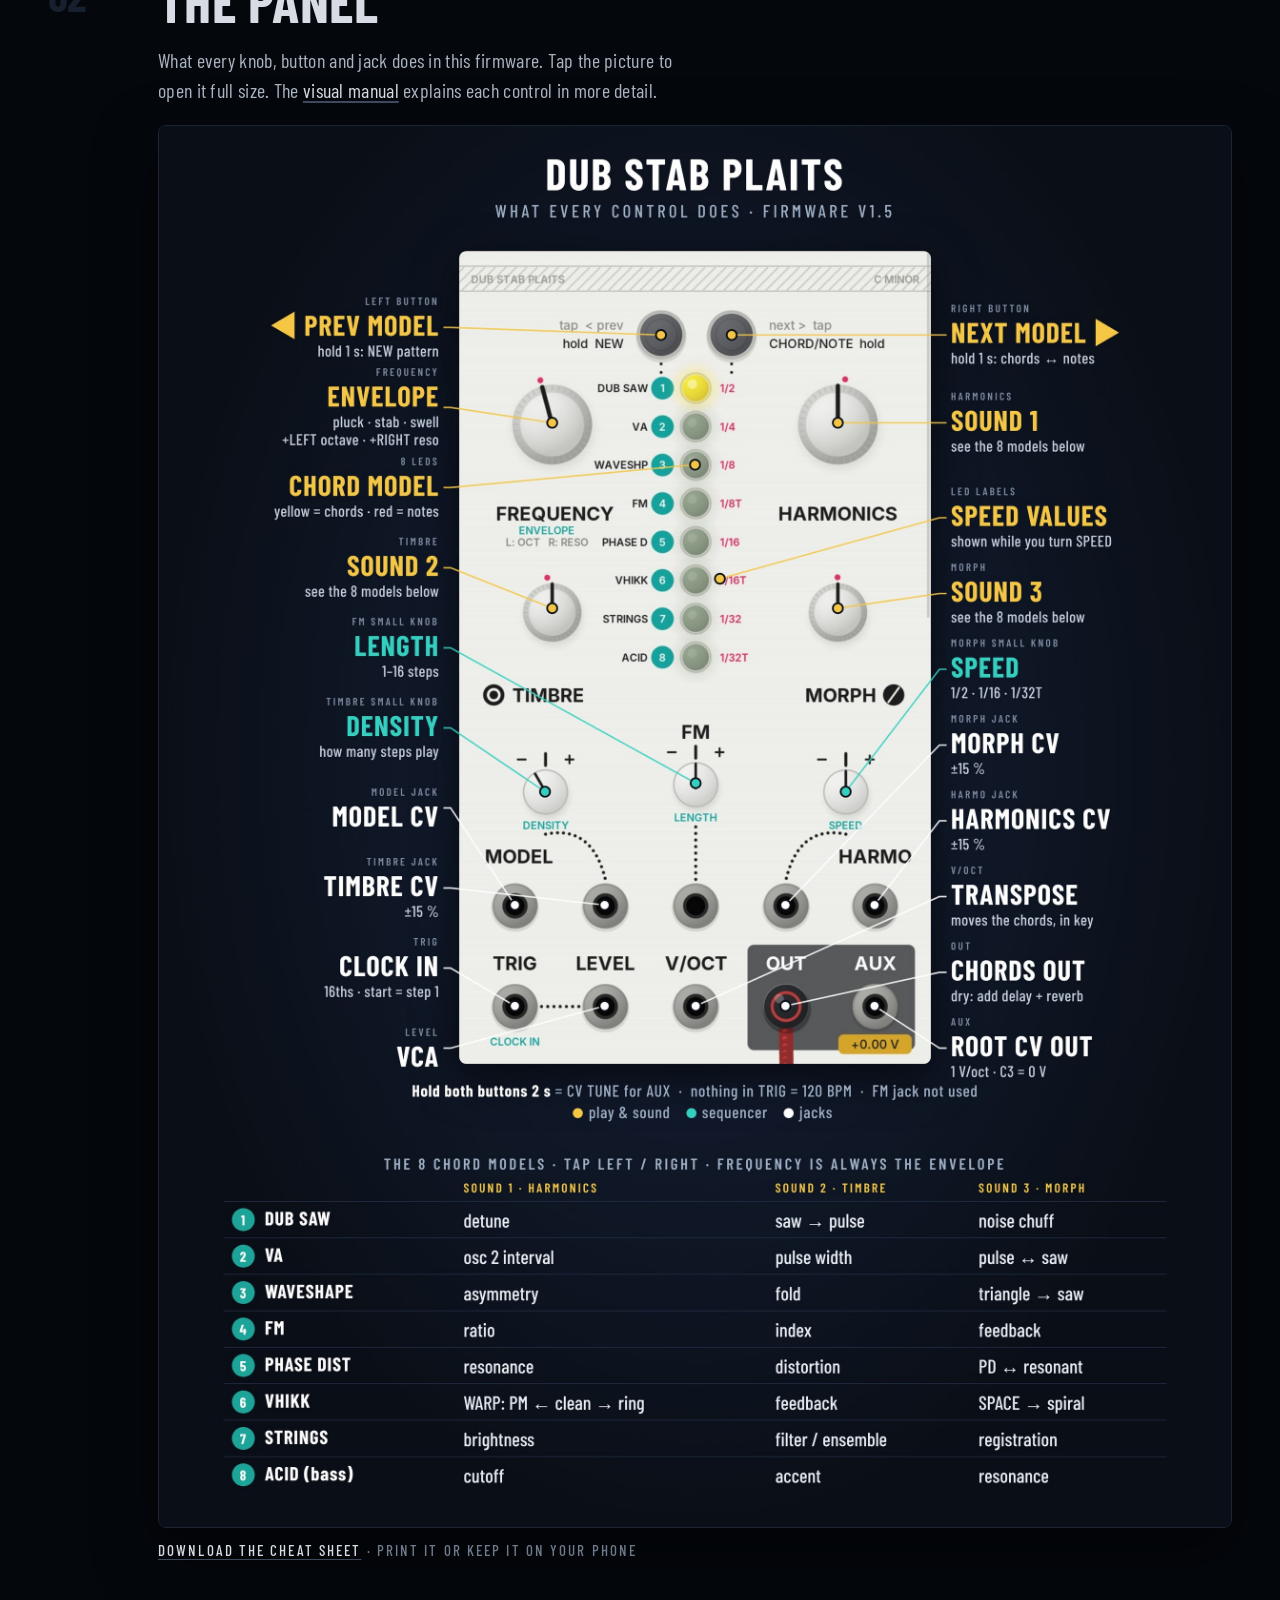
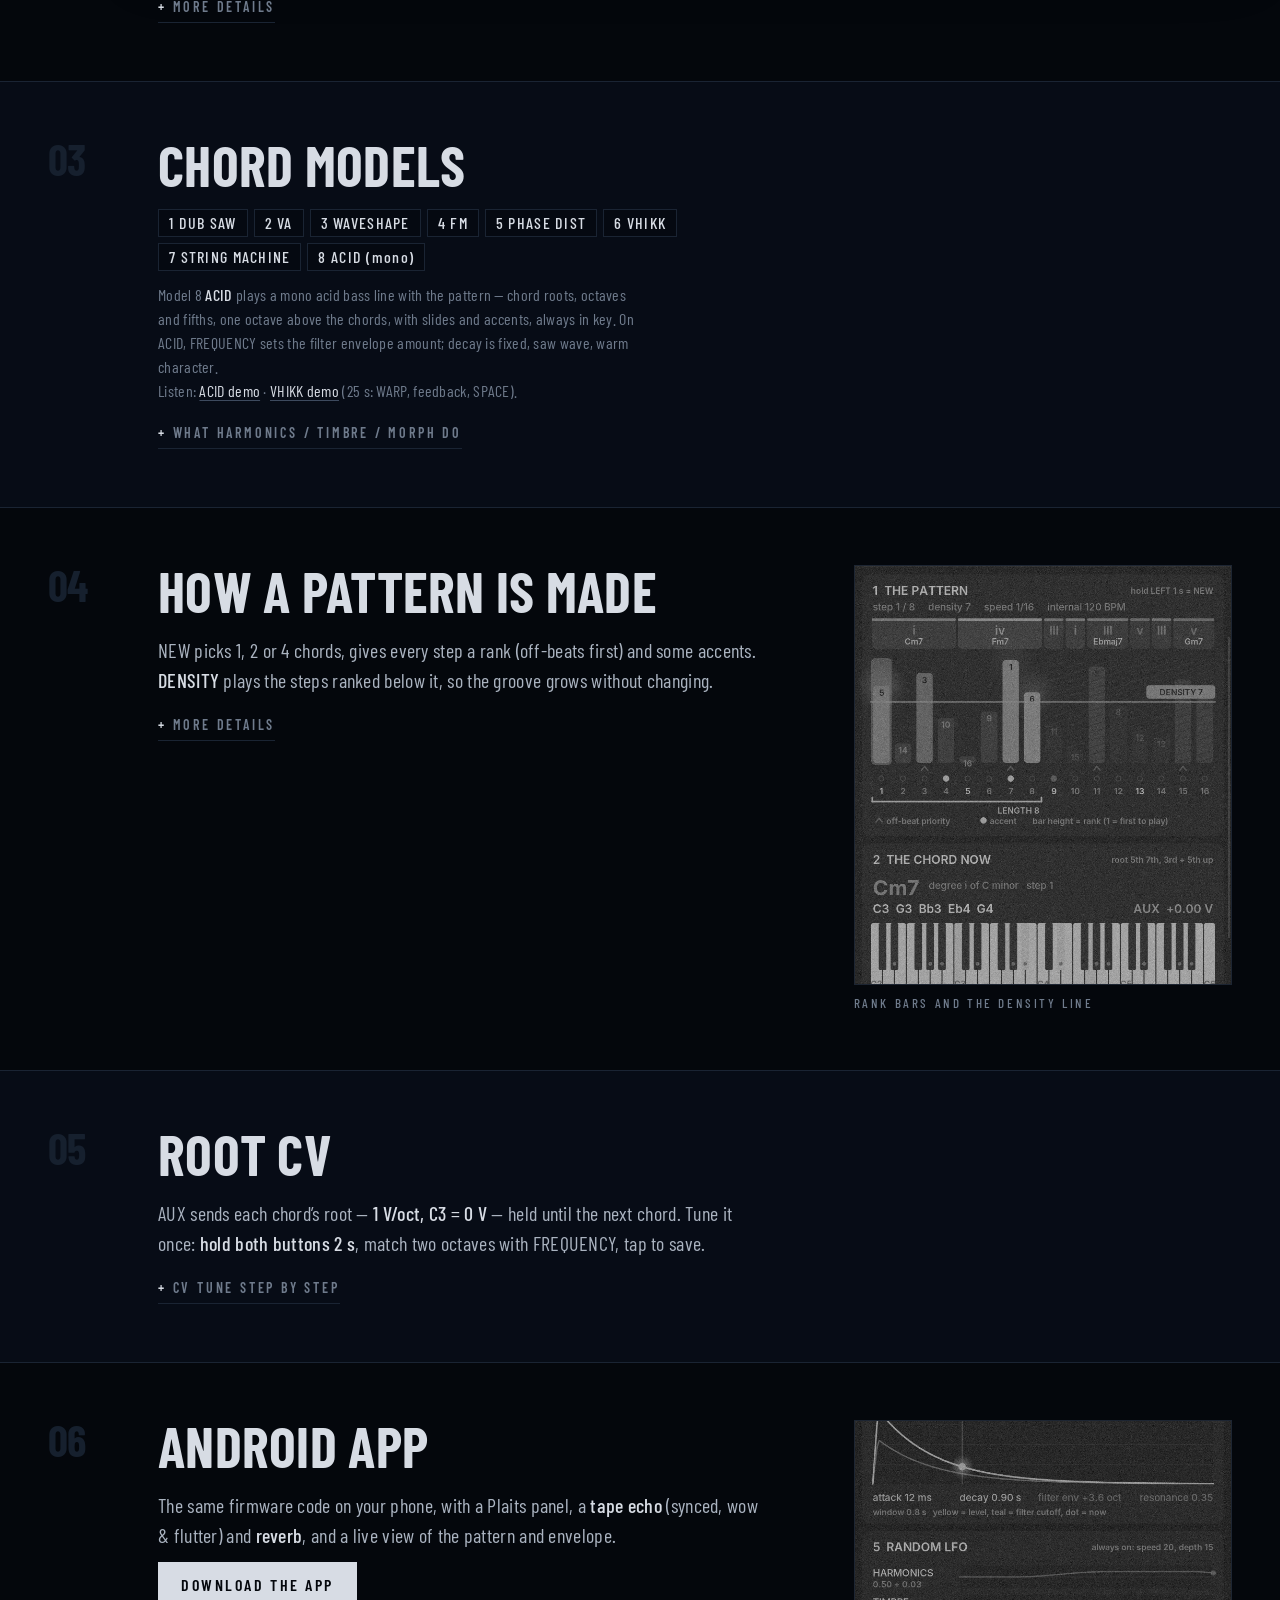
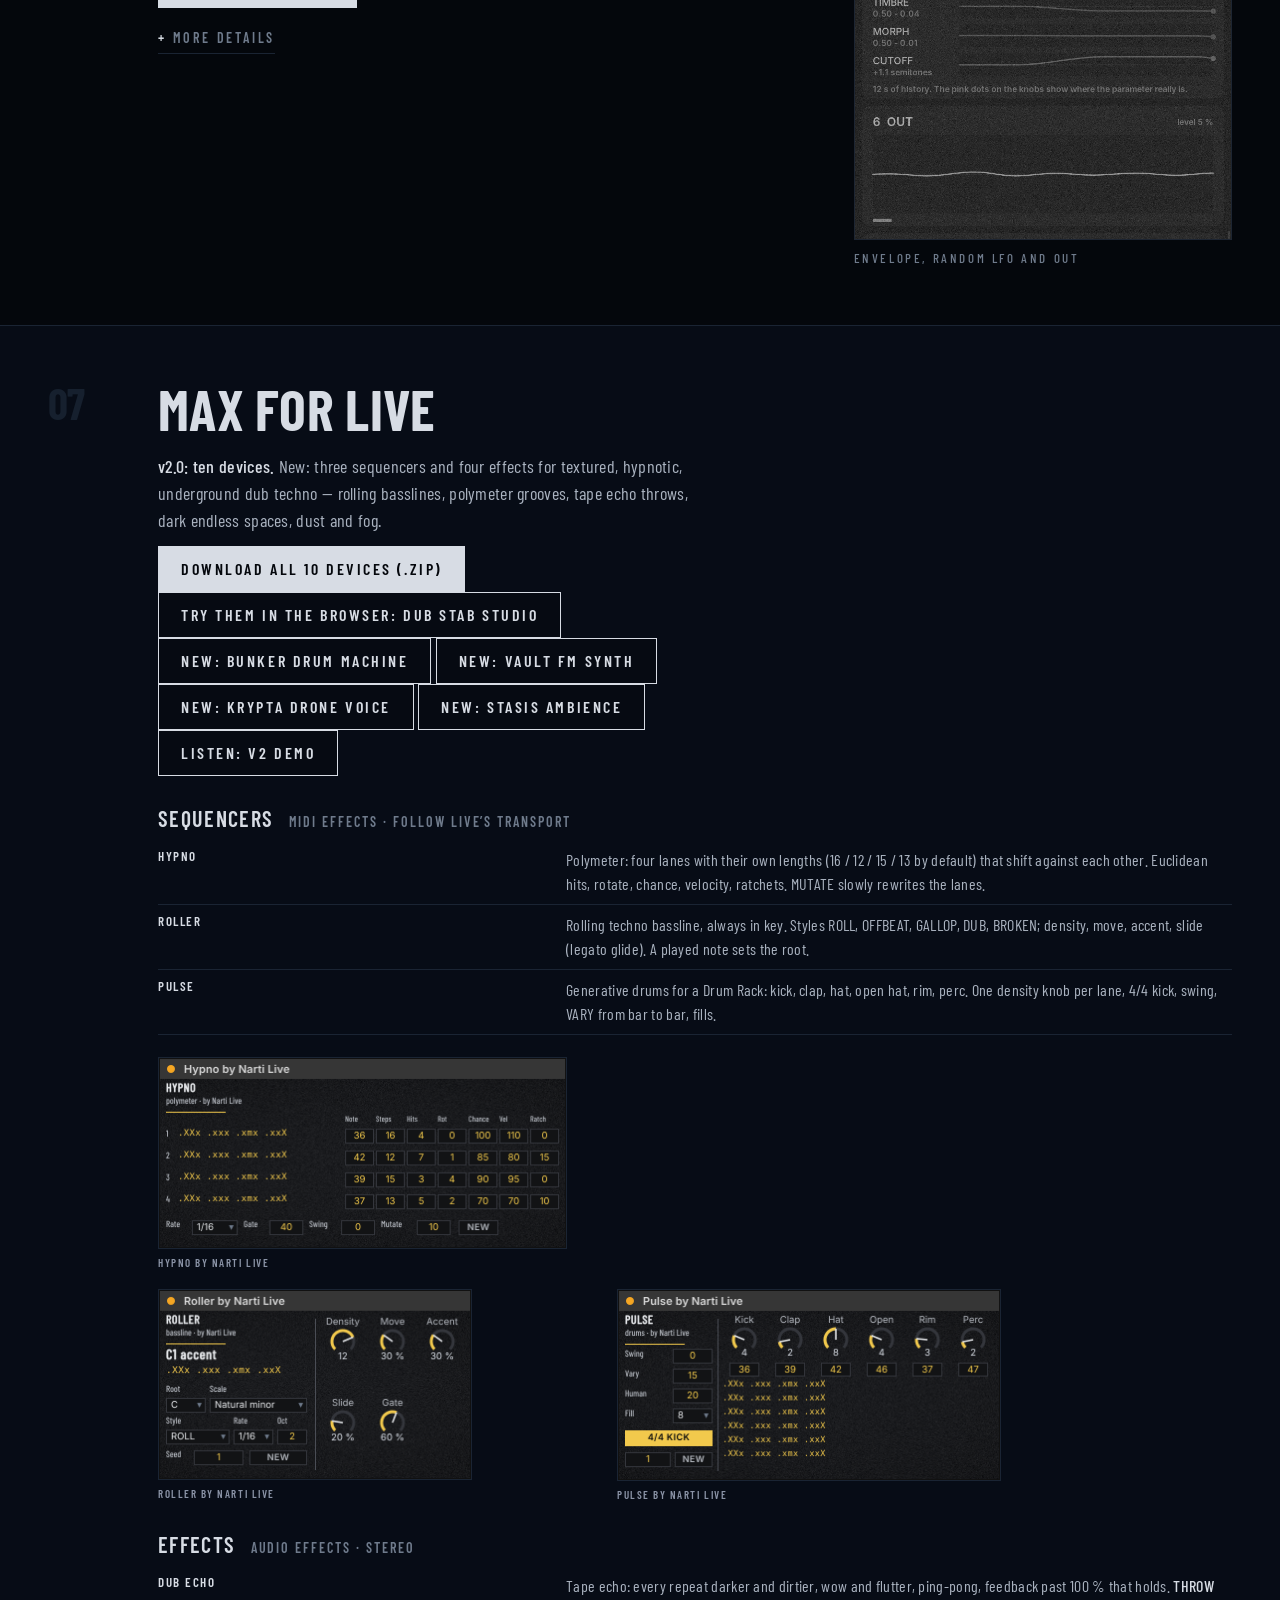
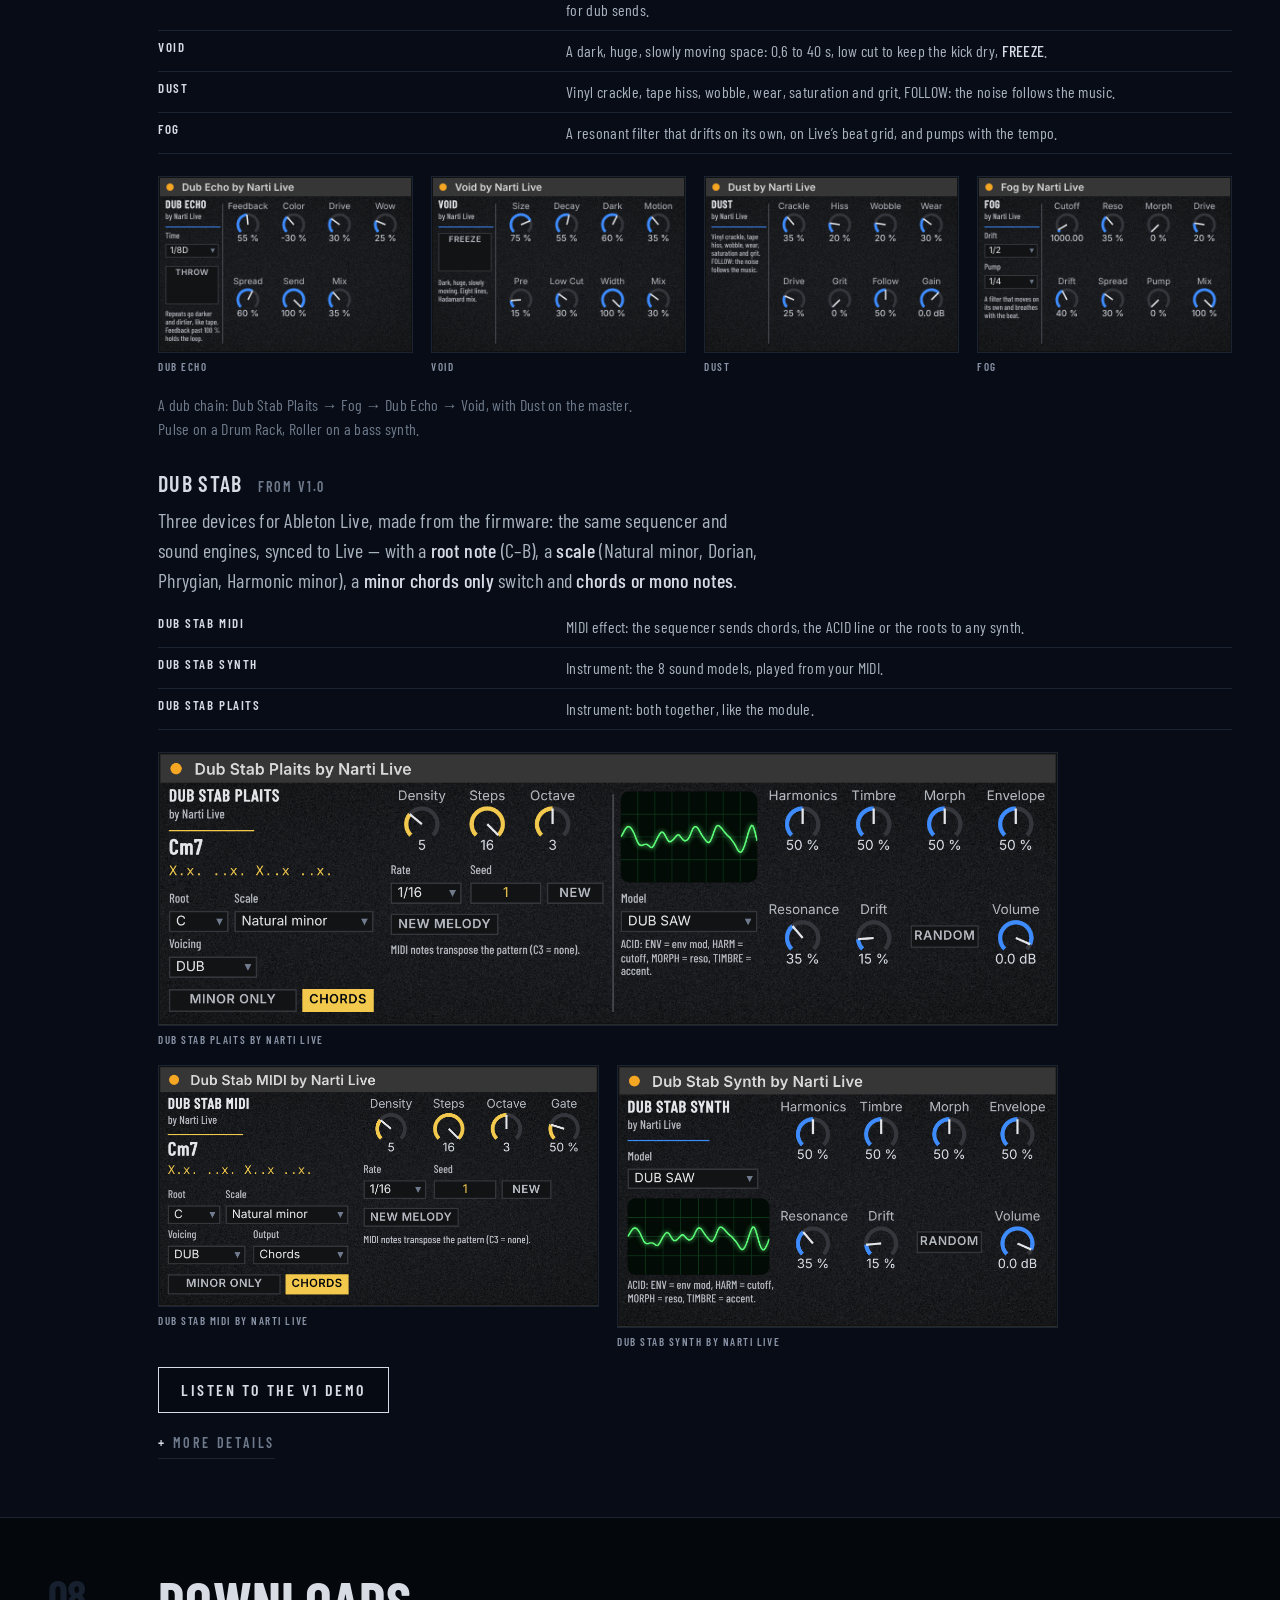
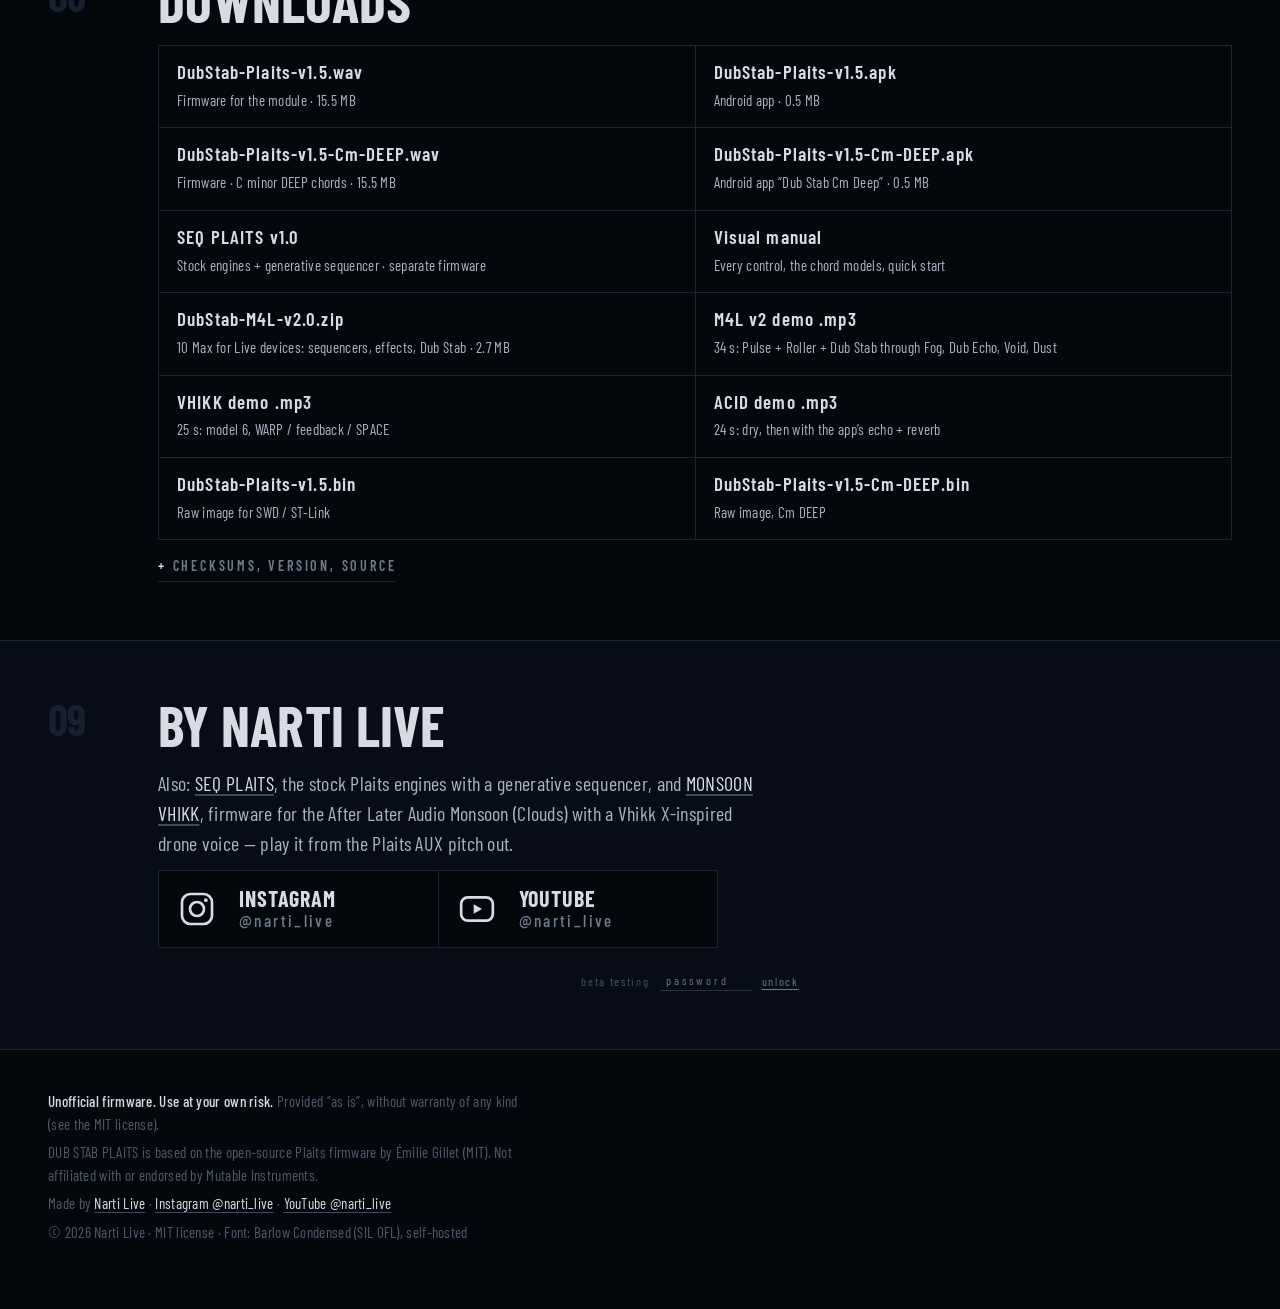
==== commit 5eda095e: "STASIS: tempo-free generative dark ambience (G minor to atonal, swells only, drift, guide pad, filte" ====
--- a/index.html
+++ b/index.html
@@ -39,6 +39,7 @@
       <a href="bunker/">Bunker</a>
       <a href="vault/">Vault</a>
       <a href="krypta/">Krypta</a>
+      <a href="stasis/">Stasis</a>
       <a href="seq/">SEQ Plaits</a>
       <a href="monsoon/">Monsoon</a>
     </span>
@@ -283,7 +284,7 @@
   <div class="body">
     <h2>Max for Live</h2>
     <p class="lede-s"><b>v2.0: ten devices.</b> New: three sequencers and four effects for textured, hypnotic, underground dub techno — rolling basslines, polymeter grooves, tape echo throws, dark endless spaces, dust and fog.</p>
-    <p><a class="btn solid" href="downloads/DubStab-M4L-v2.0.zip" download>Download all 10 devices (.zip)</a> <a class="btn" href="studio/">Try them in the browser: DUB STAB STUDIO</a> <a class="btn" href="bunker/">New: BUNKER drum machine</a> <a class="btn" href="vault/">New: VAULT FM synth</a> <a class="btn" href="krypta/">New: KRYPTA drone voice</a> <a class="btn" href="downloads/DubStab-M4L-v2.0-demo.mp3">Listen: v2 demo</a></p>
+    <p><a class="btn solid" href="downloads/DubStab-M4L-v2.0.zip" download>Download all 10 devices (.zip)</a> <a class="btn" href="studio/">Try them in the browser: DUB STAB STUDIO</a> <a class="btn" href="bunker/">New: BUNKER drum machine</a> <a class="btn" href="vault/">New: VAULT FM synth</a> <a class="btn" href="krypta/">New: KRYPTA drone voice</a> <a class="btn" href="stasis/">New: STASIS ambience</a> <a class="btn" href="downloads/DubStab-M4L-v2.0-demo.mp3">Listen: v2 demo</a></p>
     <h3 class="m4l-h">Sequencers <span>MIDI effects · follow Live’s transport</span></h3>
     <table class="spec compact">
       <tr><th>Hypno</th><td>Polymeter: four lanes with their own lengths (16 / 12 / 15 / 13 by default) that shift against each other. Euclidean hits, rotate, chance, velocity, ratchets. MUTATE slowly rewrites the lanes.</td></tr>
